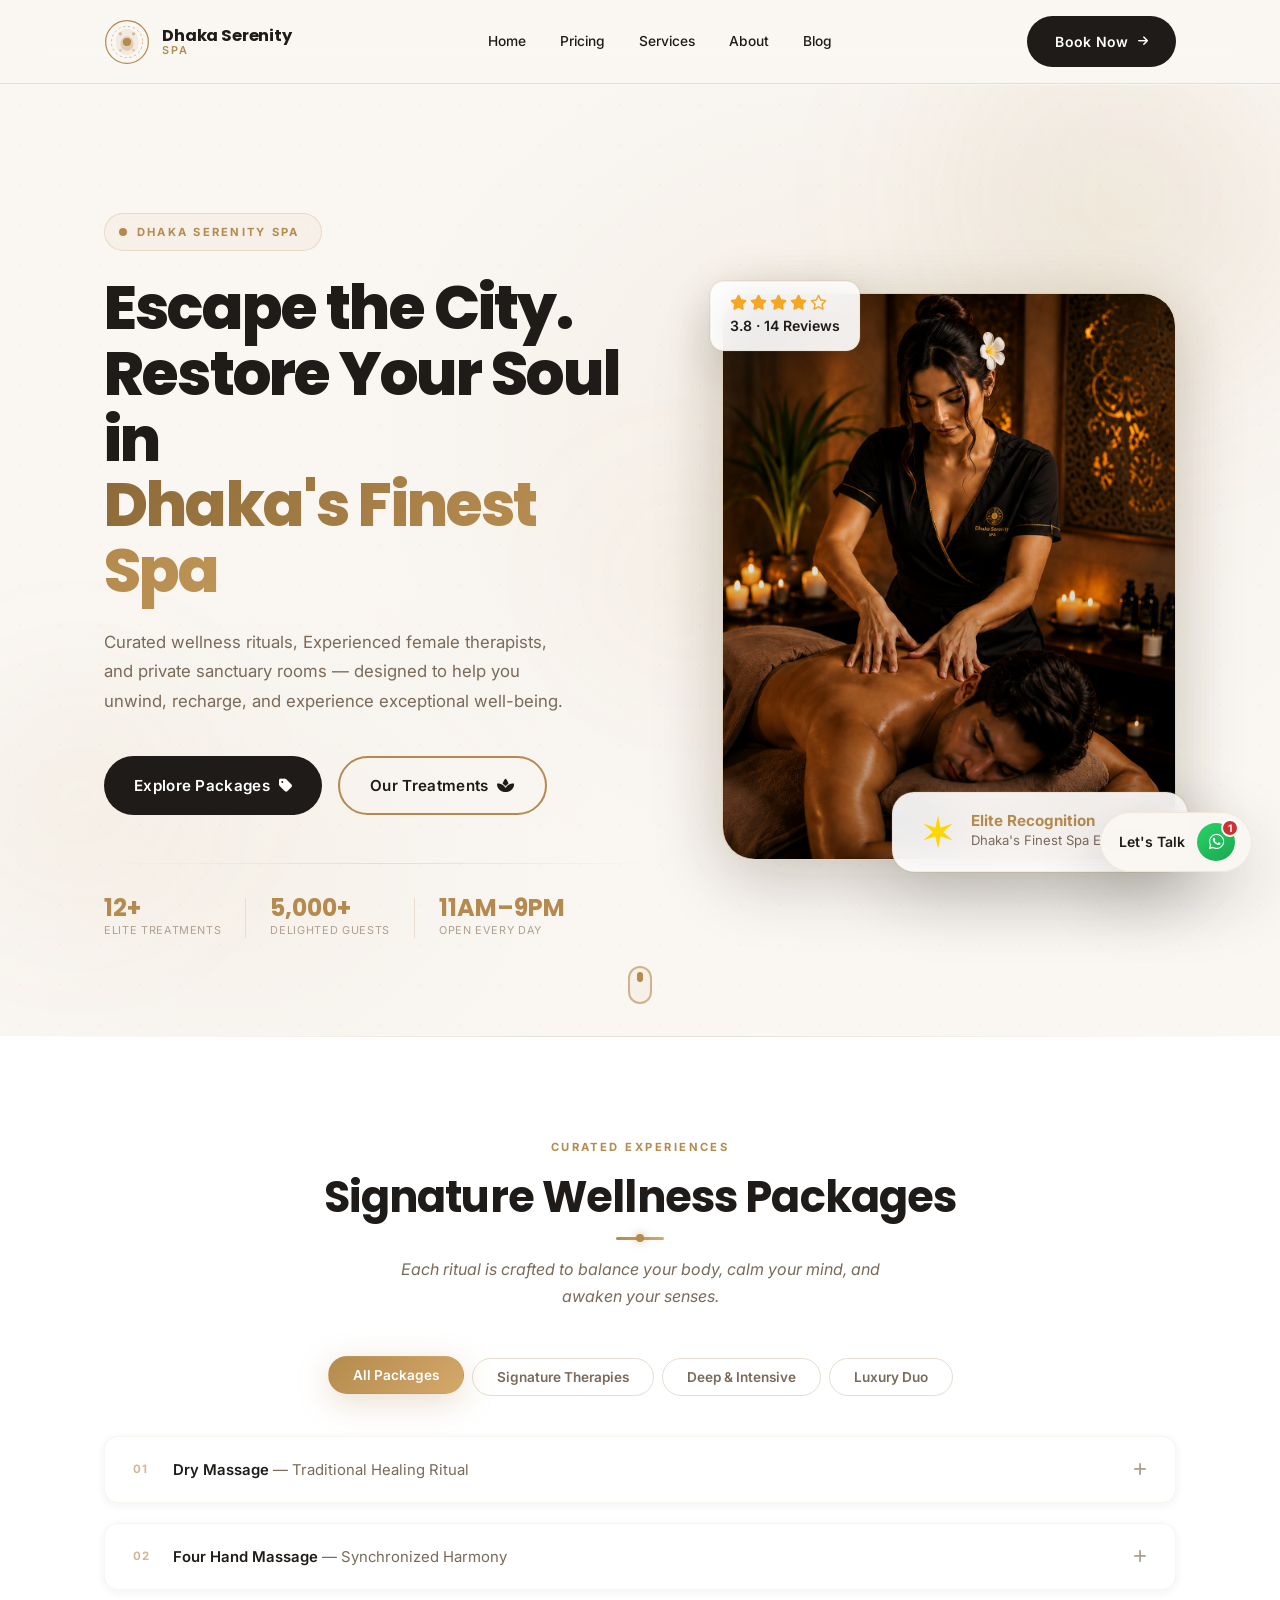
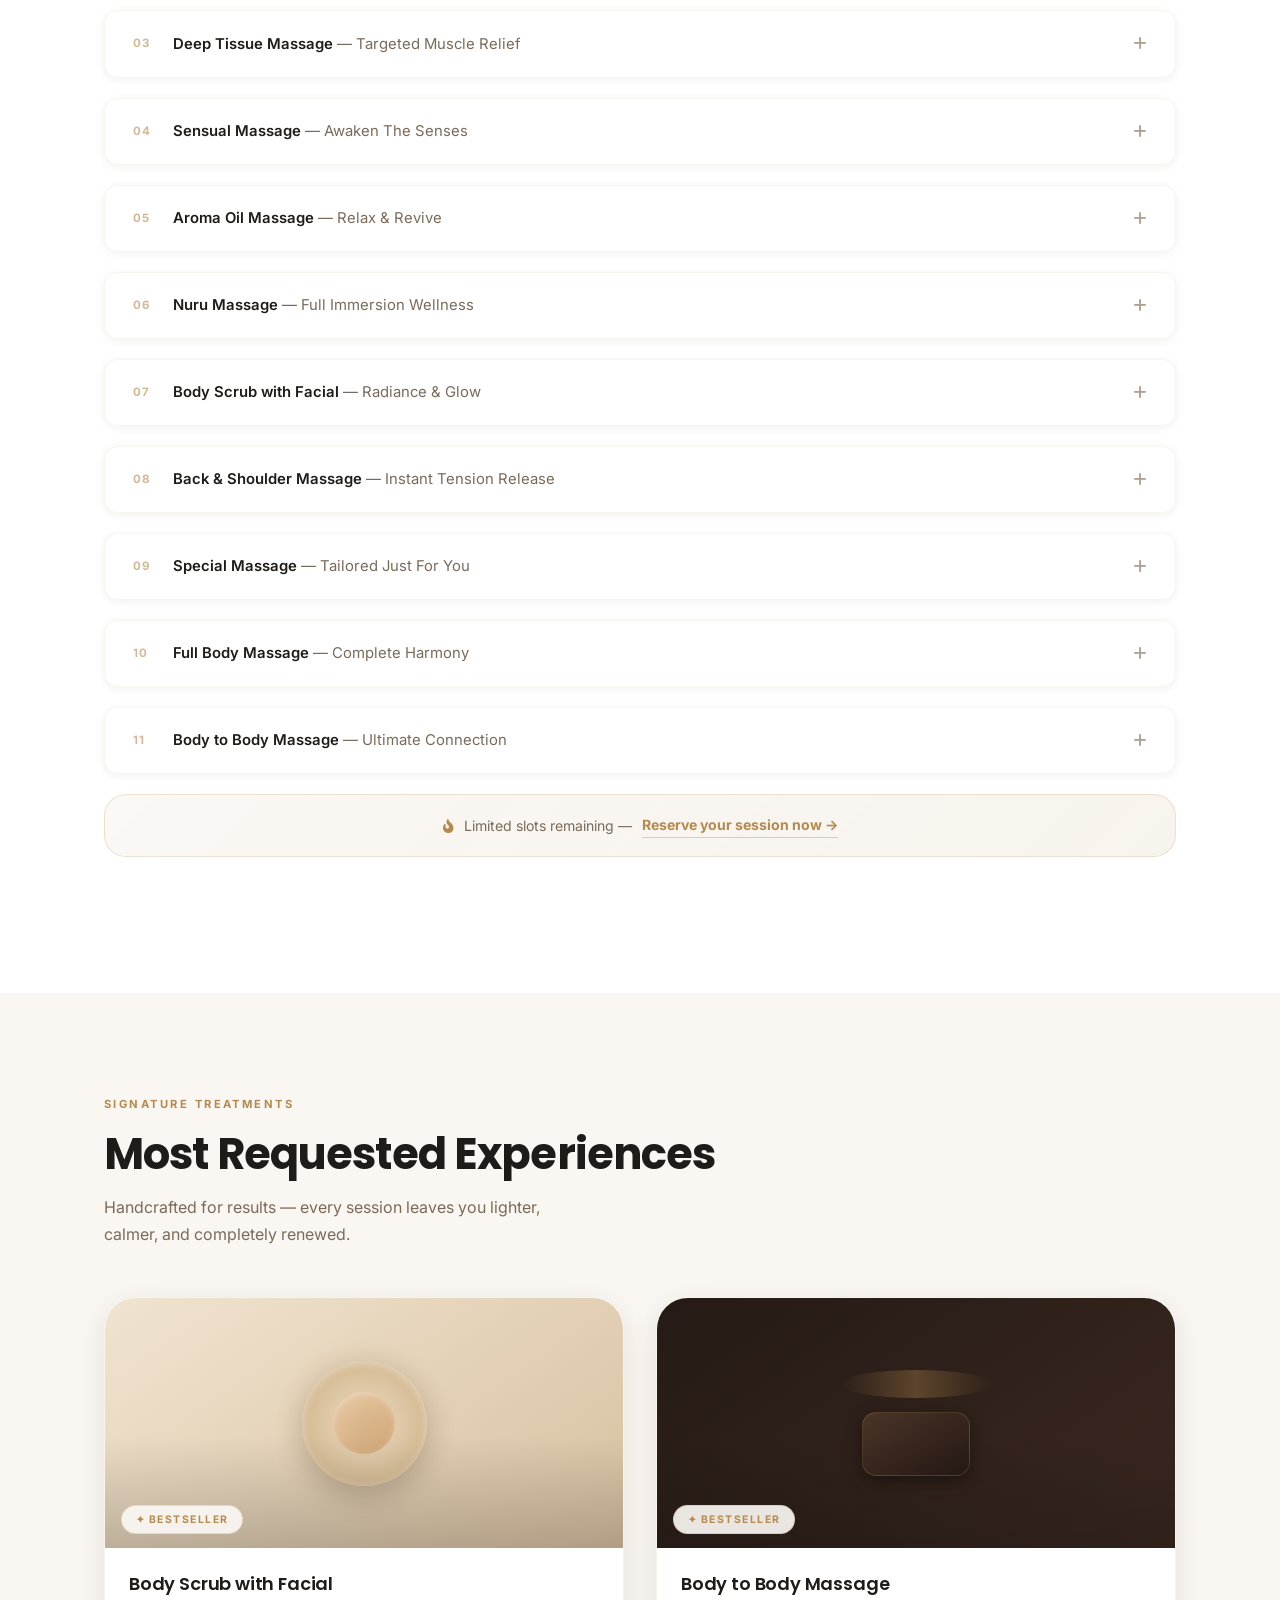
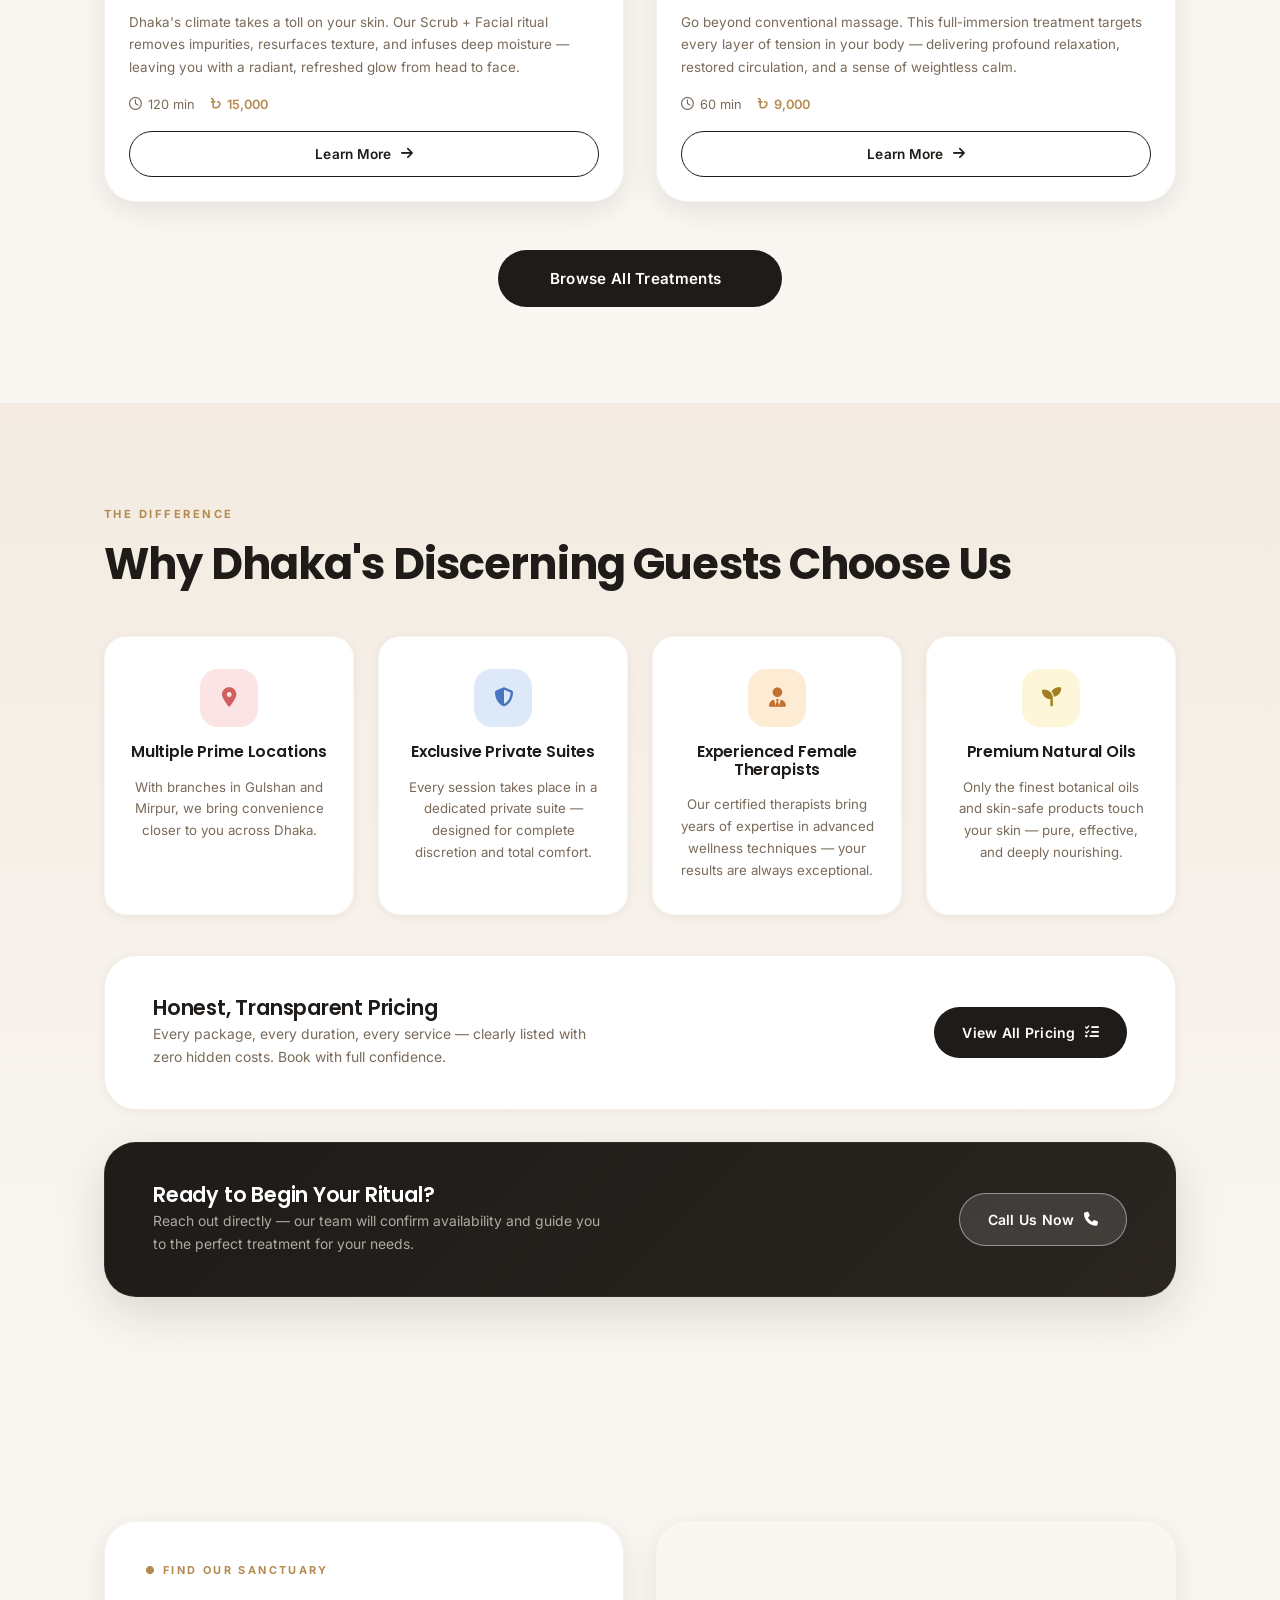
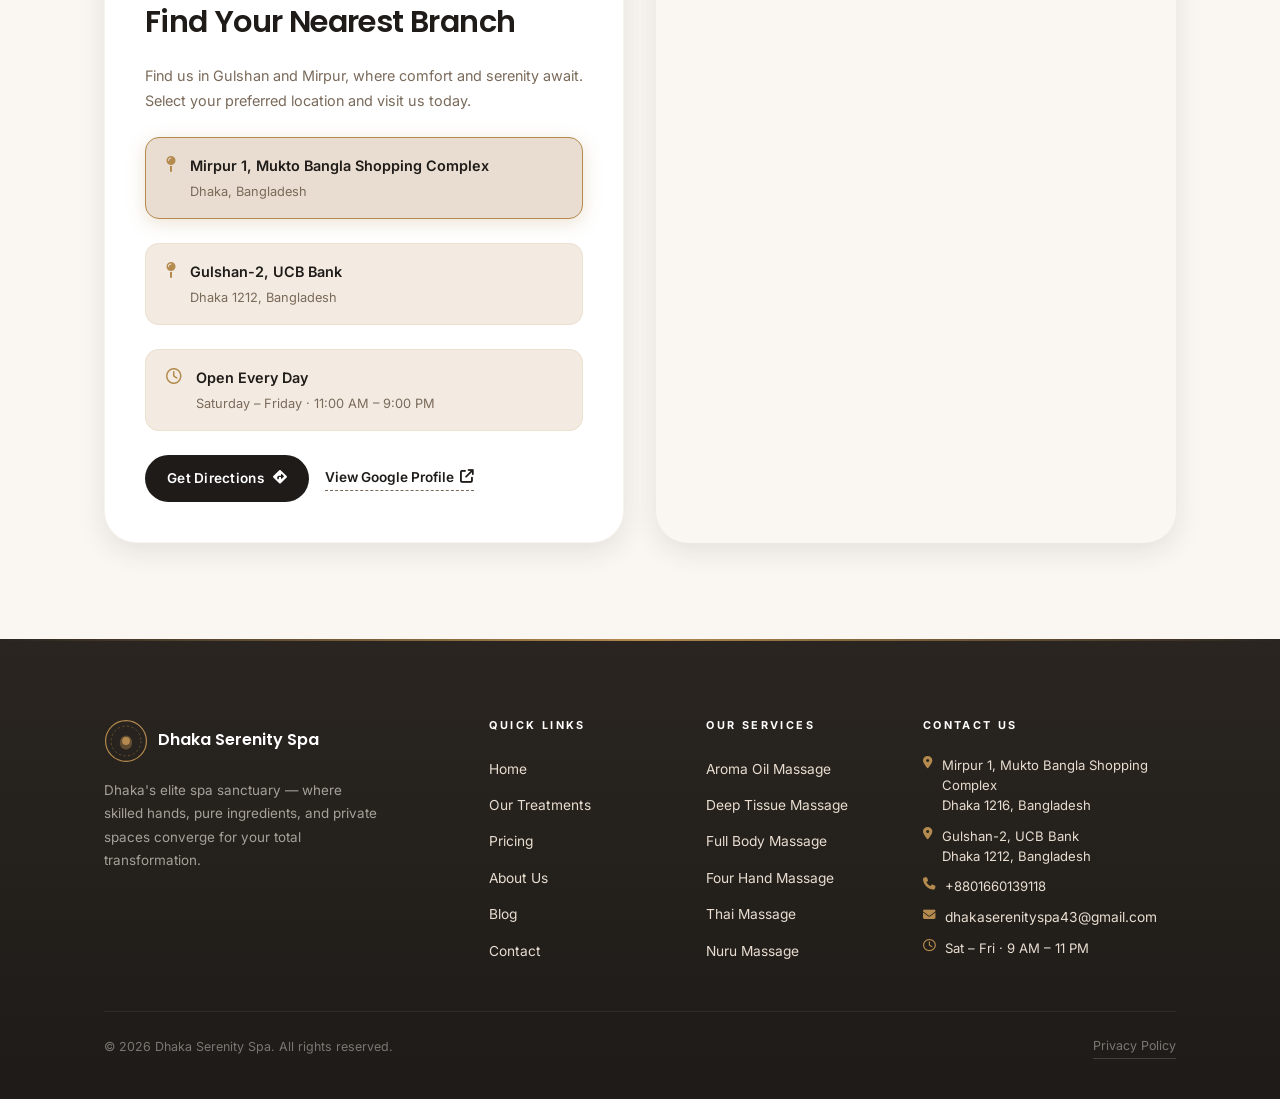
==== index.html @ c41fc8f9 "Update index.html" ====
<!DOCTYPE html>
<html lang="en">
<head>
  <meta charset="UTF-8" />
  <meta name="viewport" content="width=device-width, initial-scale=1.0" />
  <meta name="description" content="Dhaka Serenity Spa – Dhaka's most premium spa sanctuary. Expert therapists, private suites & elite body treatments in Gulshan-1.">
  <title>Dhaka Serenity Spa – Elite Spa Sanctuary in Dhaka</title>

  <!-- Google Fonts: Poppins (headings) + Inter (body) -->
  <link rel="preconnect" href="https://fonts.googleapis.com" />
  <link rel="preconnect" href="https://fonts.gstatic.com" crossorigin />
  <link href="https://fonts.googleapis.com/css2?family=Poppins:wght@300;400;500;600;700;800;900&family=Inter:wght@300;400;500;600;700&display=swap" rel="stylesheet" />

  <!-- Font Awesome -->
  <link rel="stylesheet" href="https://cdnjs.cloudflare.com/ajax/libs/font-awesome/6.5.1/css/all.min.css" />

  <link rel="preload" href="styles.css" as="style" />
  <link rel="stylesheet" href="styles.css" />
</head>
<body>

  <!-- ============================================================
       PAGE LOADER
  ============================================================ -->
  <div id="page-loader" class="page-loader">
    <div class="loader-inner">
      <div class="loader-ring">
        <svg class="loader-logo" viewBox="0 0 80 80" fill="none" xmlns="http://www.w3.org/2000/svg">
          <circle cx="40" cy="40" r="36" stroke="#B48A4E" stroke-width="1.5"/>
          <circle cx="40" cy="40" r="28" stroke="#B48A4E" stroke-width="0.5" stroke-dasharray="4 4"/>
          <path d="M40 18 C28 18 20 28 20 40 C20 52 28 62 40 62 C52 62 60 52 60 40 C60 28 52 18 40 18Z" stroke="#B48A4E" stroke-width="1"/>
          <circle cx="40" cy="40" r="6" fill="#B48A4E"/>
          <line x1="40" y1="14" x2="40" y2="22" stroke="#B48A4E" stroke-width="1.5"/>
          <line x1="40" y1="58" x2="40" y2="66" stroke="#B48A4E" stroke-width="1.5"/>
          <line x1="14" y1="40" x2="22" y2="40" stroke="#B48A4E" stroke-width="1.5"/>
          <line x1="58" y1="40" x2="66" y2="40" stroke="#B48A4E" stroke-width="1.5"/>
        </svg>
      </div>
      <p class="loader-text">Dhaka Serenity Spa</p>
      <p class="loader-subtext">Crafting your escape…</p>
      <div class="loader-bar"><div class="loader-fill"></div></div>
    </div>
  </div>

  <!-- ============================================================
       NAVIGATION BAR
  ============================================================ -->
  <header class="navbar" id="navbar">
    <div class="nav-container">

      <a href="#" class="nav-logo" aria-label="Dhaka Serenity Spa Home">
        <div class="logo-mark">
          <svg viewBox="0 0 56 56" fill="none" xmlns="http://www.w3.org/2000/svg">
            <circle cx="28" cy="28" r="26" stroke="#B48A4E" stroke-width="1.5"/>
            <circle cx="28" cy="28" r="19" stroke="#B48A4E" stroke-width="0.6" stroke-dasharray="3 3"/>
            <path d="M28 12 C20 12 14 19 14 28 C14 37 20 44 28 44 C36 44 42 37 42 28 C42 19 36 12 28 12Z" fill="#F3EBE1"/>
            <path d="M22 24 Q28 18 34 24 Q38 30 34 36 Q28 42 22 36 Q18 30 22 24Z" fill="#B48A4E" opacity="0.3"/>
            <circle cx="28" cy="28" r="5" fill="#B48A4E"/>
            <circle cx="20" cy="18" r="2" fill="#B48A4E" opacity="0.5"/>
            <circle cx="36" cy="18" r="2" fill="#B48A4E" opacity="0.5"/>
            <circle cx="20" cy="38" r="1.5" fill="#B48A4E" opacity="0.4"/>
            <circle cx="36" cy="38" r="1.5" fill="#B48A4E" opacity="0.4"/>
          </svg>
        </div>
        <div class="logo-text">
          <span class="logo-name">Dhaka Serenity</span>
          <span class="logo-sub">Spa</span>
        </div>
      </a>

      <nav class="nav-links" id="nav-links" aria-label="Primary navigation">
        <span class="nav-pill-highlight" id="nav-pill"></span>
        <a href="#hero"      class="nav-link" data-nav>Home</a>
        <a href="#pricing"   class="nav-link" data-nav>Pricing</a>
        <a href="#services"  class="nav-link" data-nav>Services</a>
        <a href="#about"     class="nav-link" data-nav>About</a>
        <a href="#blog"      class="nav-link" data-nav>Blog</a>
      </nav>

      <a href="#contact" class="btn btn-dark nav-cta">
        <span>Book Now</span>
        <i class="fa-solid fa-arrow-right btn-icon"></i>
      </a>

      <button class="hamburger" id="hamburger" aria-label="Toggle mobile menu" aria-expanded="false">
        <span></span><span></span><span></span>
      </button>
    </div>

    <div class="mobile-menu" id="mobile-menu" aria-hidden="true">
      <a href="#hero"      class="mobile-link">Home</a>
      <a href="#pricing"   class="mobile-link">Pricing</a>
      <a href="#services"  class="mobile-link">Services</a>
      <a href="#about"     class="mobile-link">About</a>
      <a href="#blog"      class="mobile-link">Blog</a>
      <a href="#contact"   class="btn btn-dark mobile-cta">Book Now</a>
    </div>
  </header>


  <!--============================================================
       HERO SECTION
============================================================ -->
<section class="hero-section" style="will-change: transform;" id="hero">
  <!-- Floating ambient orbs -->
  <div class="hero-orb hero-orb-1" aria-hidden="true"></div>
  <div class="hero-orb hero-orb-2" aria-hidden="true"></div>
  <div class="hero-orb hero-orb-3" aria-hidden="true"></div>

  <div class="hero-container">

    <!-- LEFT COLUMN -->
    <div class="hero-text-col">

      <div class="hero-badge reveal-up">
        <span class="badge-dot" id="badge-dot"></span>
        <span class="badge-text">DHAKA SERENITY SPA</span>
      </div>

      <h1 class="hero-h1 reveal-up" style="--delay:0.1s">
        Escape the City.<br>
        Restore Your Soul in<br>
        <span class="hero-h1-gradient">Dhaka's Finest Spa</span>
      </h1>

      <p class="hero-subtext reveal-up" style="--delay:0.2s">
        Curated wellness rituals, Experienced female therapists, and private sanctuary rooms — designed to help you unwind, recharge, and experience exceptional well-being.
      </p>

      <div class="hero-btns reveal-up" style="--delay:0.3s">
        <a href="#pricing" class="btn btn-dark btn-hero ripple-btn">
          <span>Explore Packages</span>
          <i class="fa-solid fa-tag"></i>
        </a>
        <a href="#services" class="btn btn-outline btn-hero">
          <span>Our Treatments</span>
          <i class="fa-solid fa-spa"></i>
        </a>
      </div>

      <div class="hero-stats reveal-up" style="--delay:0.4s">
        <div class="stats-divider"></div>
        <div class="stats-row">
          <div class="stat-item">
            <span class="stat-number">12+</span>
            <span class="stat-label">Elite Treatments</span>
          </div>
          <div class="stats-sep"></div>
          <div class="stat-item">
            <span class="stat-number">5000+</span>
            <span class="stat-label">Delighted Guests</span>
          </div>
          <div class="stats-sep"></div>
          <div class="stat-item">
            <span class="stat-number">11AM–9PM</span>
            <span class="stat-label">Open Every Day</span>
          </div>
        </div>
      </div>

    </div>

    <!-- RIGHT COLUMN: Visual -->
    <div class="hero-visual-col reveal-right">
      <div class="hero-visual-inner">

        <div class="hero-img-bg"></div>

        <!-- IMAGE -->
        <div class="hero-img-frame">
          <img src="hero-spa.png" class="hero-img" alt="Luxury Spa Experience">
        </div>

        <!-- Floating Award Badge -->
        <div class="floating-badge reveal-scale" id="floatingBadge" style="--delay:0.6s">
          <div class="fb-icon">
            <svg viewBox="0 0 40 40" fill="none" xmlns="http://www.w3.org/2000/svg" class="fb-sparkle">
              <path d="M20 4 L22.5 16 L34 12 L25 20 L34 28 L22.5 24 L20 36 L17.5 24 L6 28 L15 20 L6 12 L17.5 16 Z" fill="url(#goldGrad2)"/>
              <defs>
                <linearGradient id="goldGrad2" x1="0" y1="0" x2="40" y2="40">
                  <stop offset="0%" stop-color="#FFD700"/>
                  <stop offset="100%" stop-color="#B48A4E"/>
                </linearGradient>
              </defs>
            </svg>
          </div>
          <div class="fb-content">
            <span class="fb-title">Elite Recognition</span>
            <span class="fb-subtitle">Dhaka's Finest Spa Experience</span>
          </div>
        </div>

        <!-- Floating Rating Badge -->
        <div class="floating-rating-badge reveal-scale" style="--delay:0.7s">
          <div class="frb-stars">
            <i class="fa-solid fa-star"></i>
            <i class="fa-solid fa-star"></i>
            <i class="fa-solid fa-star"></i>
            <i class="fa-solid fa-star"></i>
            <i class="fa-regular fa-star"></i>
          </div>
          <span class="frb-text">3.8 · 14 Reviews</span>
        </div>

      </div>
    </div>

  </div> 
  <!-- SCROLL INDICATOR -->
<div class="scroll-indicator">
  <div class="scroll-track">
    <div class="scroll-dot"></div>
  </div>
</div>
</section> 
        

         


  <!-- ============================================================
       TABBED FILTER / ACCORDION
  ============================================================ -->
  <section class="accordion-section" id="packages">
    <div class="section-container">

      <div class="section-header center-text">
        <span class="section-tag reveal-up">CURATED EXPERIENCES</span>
        <h2 class="section-title reveal-up" style="--delay:0.1s">Signature Wellness Packages</h2>
        <div class="section-divider reveal-up" style="--delay:0.15s"></div>
        <p class="section-subtitle reveal-up" style="--delay:0.2s"><em>Each ritual is crafted to balance your body, calm your mind, and awaken your senses.</em></p>
      </div>

      <div class="tab-filter reveal-up" style="--delay:0.25s" role="tablist" aria-label="Service categories">
        <button class="tab-btn active" data-tab="all"        role="tab" aria-selected="true">All Packages</button>
        <button class="tab-btn"        data-tab="signature"  role="tab" aria-selected="false">Signature Therapies</button>
        <button class="tab-btn"        data-tab="deep"       role="tab" aria-selected="false">Deep &amp; Intensive</button>
        <button class="tab-btn"        data-tab="duo"        role="tab" aria-selected="false">Luxury Duo</button>
      </div>

     <!-- 01 -->
      <div class="accordion-list reveal-up" style="--delay:0.3s" id="accordionList">
<div class="accordion-item" data-category="all signature" tabindex="0">
  <div class="acc-left">
    <span class="acc-number">01</span>
    <span class="acc-title">Dry Massage <span class="acc-sub">— Traditional Healing Ritual</span></span>
  </div>
  <span class="acc-icon"><i class="fa-solid fa-plus"></i></span>
</div>
<div class="accordion-content">
  <div class="acc-content-inner">
    <p class="acc-desc">Rooted in ancient healing traditions, this oil-free massage targets pressure points and applies deep rhythmic stretching to dissolve chronic tension — no oils, just skilled hands and focused technique.</p>
    <div class="acc-prices">
      <span class="price-pill">60 min – 6,000 Tk</span>
      <span class="divider"></span>
      <span class="price-pill">90 min – 9,000 Tk</span>
      <span class="divider"></span>
      <span class="price-pill">120 min – 11,000 Tk</span>
    </div>
    <p class="acc-benefit">Increases flexibility & blood flow. Best for office stress.</p>
  </div>
</div>

<!-- 02 -->
<div class="accordion-item" data-category="all duo" tabindex="0">
  <div class="acc-left">
    <span class="acc-number">02</span>
    <span class="acc-title">Four Hand Massage <span class="acc-sub">— Synchronized Harmony</span></span>
  </div>
  <span class="acc-icon"><i class="fa-solid fa-plus"></i></span>
</div>
<div class="accordion-content">
  <div class="acc-content-inner">
    <p class="acc-desc">Two therapists move in perfect unison across your body, creating a seamless, almost meditative flow of touch. The mirrored movements trick the mind into deeper relaxation than a single therapist can achieve.</p>
    <div class="acc-prices">
      <span class="price-pill">60 min – 6,000 Tk</span>
      <span class="divider"></span>
      <span class="price-pill">90 min – 9,000 Tk</span>
      <span class="divider"></span>
      <span class="price-pill">120 min – 11,000 Tk</span>
    </div>
    <p class="acc-benefit">Deeply sedating. Ideal for anxiety & mental fatigue.</p>
  </div>
</div>

<!-- 03 -->
<div class="accordion-item" data-category="all deep" tabindex="0">
  <div class="acc-left">
    <span class="acc-number">03</span>
    <span class="acc-title">Deep Tissue Massage <span class="acc-sub">— Targeted Muscle Relief</span></span>
  </div>
  <span class="acc-icon"><i class="fa-solid fa-plus"></i></span>
</div>
<div class="accordion-content">
  <div class="acc-content-inner">
    <p class="acc-desc">Slow, deliberate strokes reach beneath the superficial muscles to break down adhesions and knots in the connective tissue. Designed for those carrying long-term muscular strain or recovering from physical overuse.</p>
    <div class="acc-prices">
      <span class="price-pill">60 min – 6,000 Tk</span>
      <span class="divider"></span>
      <span class="price-pill">90 min – 9,000 Tk</span>
      <span class="divider"></span>
      <span class="price-pill">120 min – 11,000 Tk</span>
    </div>
    <p class="acc-benefit">Relieves chronic pain & stiffness. Best post-workout recovery.</p>
  </div>
</div>

<!-- 04 -->
<div class="accordion-item" data-category="all signature" tabindex="0">
  <div class="acc-left">
    <span class="acc-number">04</span>
    <span class="acc-title">Sensual Massage <span class="acc-sub">— Awaken The Senses</span></span>
  </div>
  <span class="acc-icon"><i class="fa-solid fa-plus"></i></span>
</div>
<div class="accordion-content">
  <div class="acc-content-inner">
    <p class="acc-desc">A slow, exploratory full-body experience designed to heighten bodily awareness and dissolve inhibition. Gentle feather strokes and deliberate touch work together to awaken every nerve ending and restore sensory connection.</p>
    <div class="acc-prices">
      <span class="price-pill">60 min – 6,000 Tk</span>
      <span class="divider"></span>
      <span class="price-pill">90 min – 9,000 Tk</span>
      <span class="divider"></span>
      <span class="price-pill">120 min – 11,000 Tk</span>
    </div>
    <p class="acc-benefit">Restores mind-body connection. Perfect for deep personal unwinding.</p>
  </div>
</div>

<!-- 05 -->
<div class="accordion-item" data-category="all signature" tabindex="0">
  <div class="acc-left">
    <span class="acc-number">05</span>
    <span class="acc-title">Aroma Oil Massage <span class="acc-sub">— Relax &amp; Revive</span></span>
  </div>
  <span class="acc-icon"><i class="fa-solid fa-plus"></i></span>
</div>
<div class="accordion-content">
  <div class="acc-content-inner">
    <p class="acc-desc">Premium essential oils — chosen to match your mood and needs — are blended into long, flowing strokes that ease tension while their therapeutic scent calms the nervous system. Your skin drinks in nourishment as your mind exhales.</p>
    <div class="acc-prices">
      <span class="price-pill">60 min – 6,000 Tk</span>
      <span class="divider"></span>
      <span class="price-pill">90 min – 9,000 Tk</span>
      <span class="divider"></span>
      <span class="price-pill">120 min – 11,000 Tk</span>
    </div>
    <p class="acc-benefit">Nourishes skin & calms nerves. Great for sleep improvement.</p>
  </div>
</div>

<!-- 06 -->
<div class="accordion-item" data-category="all deep" tabindex="0">
  <div class="acc-left">
    <span class="acc-number">06</span>
    <span class="acc-title">Nuru Massage <span class="acc-sub">— Full Immersion Wellness</span></span>
  </div>
  <span class="acc-icon"><i class="fa-solid fa-plus"></i></span>
</div>
<div class="accordion-content">
  <div class="acc-content-inner">
    <p class="acc-desc">Originating in Japan, this full-body immersion technique uses a warm, ultra-slick nuru gel derived from seaweed. The frictionless gliding motions cover every muscle group for a profoundly deep release that conventional massage cannot replicate.</p>
    <div class="acc-prices">
      <span class="price-pill">60 min – 6,000 Tk</span>
      <span class="divider"></span>
      <span class="price-pill">90 min – 9,000 Tk</span>
      <span class="divider"></span>
      <span class="price-pill">120 min – 11,000 Tk</span>
    </div>
    <p class="acc-benefit">Full-body tension release. Unique sensory experience.</p>
  </div>
</div>

<!-- 07 -->
<div class="accordion-item" data-category="all signature" tabindex="0">
  <div class="acc-left">
    <span class="acc-number">07</span>
    <span class="acc-title">Body Scrub with Facial <span class="acc-sub">— Radiance &amp; Glow</span></span>
  </div>
  <span class="acc-icon"><i class="fa-solid fa-plus"></i></span>
</div>
<div class="accordion-content">
  <div class="acc-content-inner">
    <p class="acc-desc">A dual-action treatment that exfoliates the entire body with a fine mineral scrub to reveal fresh, luminous skin — then pairs it with a targeted facial cleanse and hydration ritual, leaving face and body glowing in unison.</p>
    <div class="acc-prices">
      <span class="price-pill">60 min – 6,000 Tk</span>
      <span class="divider"></span>
      <span class="price-pill">90 min – 9,000 Tk</span>
      <span class="divider"></span>
      <span class="price-pill">120 min – 11,000 Tk</span>
    </div>
    <p class="acc-benefit">Removes dead skin & brightens complexion. Ideal pre-event treatment.</p>
  </div>
</div>

<!-- 08 -->
<div class="accordion-item" data-category="all deep" tabindex="0">
  <div class="acc-left">
    <span class="acc-number">08</span>
    <span class="acc-title">Back &amp; Shoulder Massage <span class="acc-sub">— Instant Tension Release</span></span>
  </div>
  <span class="acc-icon"><i class="fa-solid fa-plus"></i></span>
</div>
<div class="accordion-content">
  <div class="acc-content-inner">
    <p class="acc-desc">A focused, high-impact session targeting the two areas that bear the most daily strain — the upper back and shoulder girdle. Therapists use firm kneading and cross-fiber friction to break up knots and restore range of motion fast.</p>
    <div class="acc-prices">
      <span class="price-pill">60 min – 6,000 Tk</span>
      <span class="divider"></span>
      <span class="price-pill">90 min – 9,000 Tk</span>
      <span class="divider"></span>
      <span class="price-pill">120 min – 11,000 Tk</span>
    </div>
    <p class="acc-benefit">Fast-acting knot relief. Perfect for desk workers & drivers.</p>
  </div>
</div>

<!-- 09 -->
<div class="accordion-item" data-category="all signature" tabindex="0">
  <div class="acc-left">
    <span class="acc-number">09</span>
    <span class="acc-title">Special Massage <span class="acc-sub">— Tailored Just For You</span></span>
  </div>
  <span class="acc-icon"><i class="fa-solid fa-plus"></i></span>
</div>
<div class="accordion-content">
  <div class="acc-content-inner">
    <p class="acc-desc">Your body, your rules. Our therapist consults with you before the session to build a fully bespoke treatment — drawing from our full range of techniques, pressures, and focus areas to match exactly what you need that day.</p>
    <div class="acc-prices">
      <span class="price-pill">60 min – 6,000 Tk</span>
      <span class="divider"></span>
      <span class="price-pill">90 min – 9,000 Tk</span>
      <span class="divider"></span>
      <span class="price-pill">120 min – 11,000 Tk</span>
    </div>
    <p class="acc-benefit">Fully personalized. No two sessions are the same.</p>
  </div>
</div>

<!-- 10 -->
<div class="accordion-item" data-category="all deep" tabindex="0">
  <div class="acc-left">
    <span class="acc-number">10</span>
    <span class="acc-title">Full Body Massage <span class="acc-sub">— Complete Harmony</span></span>
  </div>
  <span class="acc-icon"><i class="fa-solid fa-plus"></i></span>
</div>
<div class="accordion-content">
  <div class="acc-content-inner">
    <p class="acc-desc">A head-to-toe journey through every major muscle group, balancing relaxation strokes with therapeutic pressure to leave the whole body feeling unified and at ease. The definitive reset for a tired body and an overworked mind.</p>
    <div class="acc-prices">
      <span class="price-pill">60 min – 6,000 Tk</span>
      <span class="divider"></span>
      <span class="price-pill">90 min – 9,000 Tk</span>
      <span class="divider"></span>
      <span class="price-pill">120 min – 11,000 Tk</span>
    </div>
    <p class="acc-benefit">Total body reset. The ultimate stress & fatigue solution.</p>
  </div>
</div>

<!-- 11 -->
<div class="accordion-item" data-category="all duo" tabindex="0">
  <div class="acc-left">
    <span class="acc-number">11</span>
    <span class="acc-title">Body to Body Massage <span class="acc-sub">— Ultimate Connection</span></span>
  </div>
  <span class="acc-icon"><i class="fa-solid fa-plus"></i></span>
</div>
<div class="accordion-content">
  <div class="acc-content-inner">
    <p class="acc-desc">An intimate full-body technique where the therapist uses their own body to apply continuous, flowing pressure — creating warmth and deep contact across every surface. The result is an unmatched sense of physical release and presence.</p>
    <div class="acc-prices">
      <span class="price-pill">60 min – 6,000 Tk</span>
      <span class="divider"></span>
      <span class="price-pill">90 min – 9,000 Tk</span>
      <span class="divider"></span>
      <span class="price-pill">120 min – 11,000 Tk</span>
    </div>
    <p class="acc-benefit">Maximum physical release. Deeply immersive & restorative.</p>
  </div>
</div>

      <div class="announcement-bar reveal-scale" style="--delay:0.35s">
        <i class="fa-solid fa-fire-flame-curved ann-icon"></i>
        Limited slots remaining —
        <a href="#contact" class="ann-link">Reserve your session now →</a>
      </div>

    </div>
  </section>


  <!-- ============================================================
       SERVICE CARDS
  ============================================================ -->
  <section class="services-section" id="services">
    <div class="section-container">

      <div class="section-header left-text">
        <span class="section-tag reveal-up">SIGNATURE TREATMENTS</span>
        <h2 class="section-title reveal-up" style="--delay:0.1s">Most Requested Experiences</h2>
        <p class="section-desc reveal-up" style="--delay:0.2s">Handcrafted for results — every session leaves you lighter, calmer, and completely renewed.</p>
      </div>

      <div class="services-grid">

        <!-- Card A: Body Scrub with Facial -->
        <div class="service-card reveal-up" style="--delay:0.25s">
          <div class="card-img-wrap">
            <div class="card-img card-img-a">
              <div class="card-img-overlay"></div>
              <div class="card-visual-a">
                <div class="cv-circle"></div>
                <div class="cv-face"></div>
                <div class="cv-glow"></div>
              </div>
            </div>
            <span class="card-pill-label">✦ BESTSELLER</span>
          </div>
          <div class="card-body">
            <h3 class="card-title">Body Scrub with Facial</h3>
            <p class="card-excerpt">Dhaka's climate takes a toll on your skin. Our Scrub + Facial ritual removes impurities, resurfaces texture, and infuses deep moisture — leaving you with a radiant, refreshed glow from head to face.</p>
            <div class="card-meta">
              <span class="card-meta-item"><i class="fa-regular fa-clock"></i> 120 min</span>
              <span class="card-meta-item card-price"><i class="fa-solid fa-bangladeshi-taka-sign"></i> 15,000</span>
            </div>
            <a href="#" class="btn btn-outline-dark card-btn">
              <span>Learn More</span>
              <i class="fa-solid fa-arrow-right"></i>
            </a>
          </div>
        </div>

        <!-- Card B: Body to Body Massage -->
        <div class="service-card reveal-up" style="--delay:0.35s">
          <div class="card-img-wrap">
            <div class="card-img card-img-b">
              <div class="card-img-overlay"></div>
              <div class="card-visual-b">
                <div class="cv-hands"></div>
                <div class="cv-body"></div>
                <div class="cv-shimmer"></div>
              </div>
            </div>
            <span class="card-pill-label">✦ BESTSELLER</span>
          </div>
          <div class="card-body">
            <h3 class="card-title">Body to Body Massage</h3>
            <p class="card-excerpt">Go beyond conventional massage. This full-immersion treatment targets every layer of tension in your body — delivering profound relaxation, restored circulation, and a sense of weightless calm.</p>
            <div class="card-meta">
              <span class="card-meta-item"><i class="fa-regular fa-clock"></i> 60 min</span>
              <span class="card-meta-item card-price"><i class="fa-solid fa-bangladeshi-taka-sign"></i> 9,000</span>
            </div>
            <a href="#" class="btn btn-outline-dark card-btn">
              <span>Learn More</span>
              <i class="fa-solid fa-arrow-right"></i>
            </a>
          </div>
        </div>

      </div>

      <div class="services-cta-wrap reveal-up" style="--delay:0.45s">
        <a href="#packages" class="btn btn-dark btn-wide ripple-btn">
          <span>Browse All Treatments</span>
          <i class="fa-solid fa-grid-2"></i>
        </a>
      </div>

    </div>
  </section>


  <!-- ============================================================
       WHY CHOOSE US + CTA BANNERS
  ============================================================ -->
  <section class="why-section" id="about">
    <div class="section-container">

      <div class="section-header left-text">
        <span class="section-tag reveal-up">THE DIFFERENCE</span>
        <h2 class="section-title reveal-up" style="--delay:0.1s">Why Dhaka's Discerning Guests Choose Us</h2>
      </div>

      <div class="features-grid">

        <div class="feature-card reveal-up" style="--delay:0.15s">
          <div class="feature-icon-wrap feature-icon-pink">
            <i class="fa-solid fa-location-dot feature-icon"></i>
          </div>
         <h4 class="feature-title">Multiple Prime Locations</h4>
<p class="feature-body">With branches in Gulshan and Mirpur, we bring convenience closer to you across Dhaka.</p>
        </div>

        <div class="feature-card reveal-up" style="--delay:0.25s">
          <div class="feature-icon-wrap feature-icon-blue">
            <i class="fa-solid fa-shield-halved feature-icon"></i>
          </div>
          <h4 class="feature-title">Exclusive Private Suites</h4>
          <p class="feature-body">Every session takes place in a dedicated private suite — designed for complete discretion and total comfort.</p>
        </div>

        <div class="feature-card reveal-up" style="--delay:0.35s">
          <div class="feature-icon-wrap feature-icon-orange">
            <i class="fa-solid fa-user-tie feature-icon"></i>
          </div>
          <h4 class="feature-title">Experienced Female Therapists</h4>
          <p class="feature-body">Our certified therapists bring years of expertise in advanced wellness techniques — your results are always exceptional.</p>
        </div>

        <div class="feature-card reveal-up" style="--delay:0.45s">
          <div class="feature-icon-wrap feature-icon-yellow">
            <i class="fa-solid fa-seedling feature-icon"></i>
          </div>
          <h4 class="feature-title">Premium Natural Oils</h4>
          <p class="feature-body">Only the finest botanical oils and skin-safe products touch your skin — pure, effective, and deeply nourishing.</p>
        </div>

      </div>

      <!-- Pricing CTA Banner -->
      <div class="cta-banner cta-banner-light reveal-up" style="--delay:0.2s" id="pricing">
        <div class="cta-banner-text">
          <h3 class="cta-banner-title">Honest, Transparent Pricing</h3>
          <p class="cta-banner-desc">Every package, every duration, every service — clearly listed with zero hidden costs. Book with full confidence.</p>
        </div>
        <a href="#packages" class="btn btn-dark ripple-btn">
          <span>View All Pricing</span>
          <i class="fa-solid fa-list-check"></i>
        </a>
      </div>

      <!-- Contact / Booking Banner -->
      <div class="cta-banner cta-banner-dark reveal-up" style="--delay:0.3s" id="contact">
        <div class="cta-banner-text">
          <h3 class="cta-banner-title cta-title-white">Ready to Begin Your Ritual?</h3>
          <p class="cta-banner-desc cta-desc-gold">Reach out directly — our team will confirm availability and guide you to the perfect treatment for your needs.</p>
        </div>
        <a href="tel:+8801660139118" class="btn btn-ghost-white ripple-btn">
          <span>Call Us Now</span>
          <i class="fa-solid fa-phone"></i>
        </a>
      </div>

    </div>
  </section>


  <!-- ============================================================
       LOCATION & CONTACT
  ============================================================ -->
  <section class="location-section" id="location">
    <div class="section-container">

      <div class="location-grid">

        <!-- Left Info Card -->
        <div class="loc-card loc-info-card reveal-up">
          <span class="section-tag loc-tag">● FIND OUR SANCTUARY</span>
          <h2 class="loc-title">Find Your Nearest Branch</h2>
          <p class="loc-body">Find us in Gulshan and Mirpur, where comfort and serenity await. Select your preferred location and visit us today.</p>

<div class="loc-address-box loc-location active"
     data-map="https://maps.google.com/maps?q=23.7956136,90.3536549&t=&z=15&ie=UTF8&iwloc=&output=embed"
     data-direction="https://www.google.com/maps/dir/?api=1&destination=23.7956136,90.3536549">
  <i class="fa-solid fa-map-pin loc-pin"></i>
  <div>
    <p class="loc-addr-line1">Mirpur 1, Mukto Bangla Shopping Complex</p>
    <p class="loc-addr-line2">Dhaka, Bangladesh</p>
  </div>
</div>
        <div class="loc-address-box loc-location"
     data-map="https://maps.google.com/maps?q=23.7875442,90.4160099&t=&z=15&ie=UTF8&iwloc=&output=embed"
     data-direction="https://www.google.com/maps/dir/?api=1&destination=23.7875442,90.4160099">
  <i class="fa-solid fa-map-pin loc-pin"></i>
  <div>
    <p class="loc-addr-line1">Gulshan-2, UCB Bank</p>
    <p class="loc-addr-line2">Dhaka 1212, Bangladesh</p>
  </div>
</div>


          <div class="loc-hours-box">
            <i class="fa-regular fa-clock loc-clock"></i>
            <div>
              <p class="loc-addr-line1">Open Every Day</p>
              <p class="loc-addr-line2">Saturday – Friday · 11:00 AM – 9:00 PM</p>
            </div>
          </div>

          <div class="loc-actions">
            <a id="directionBtn"
              href="https://www.google.com/maps/dir//Dhaka+Serenity+Spa,+80+Road+No.+11,+Dhaka+1213/@23.7908285,90.4091438,18z/data=!4m16!1m7!3m6!1s0x3755c6e06955e091:0x7b11ff58e26d205c!2sDhaka+Serenity+Spa!8m2!3d23.7902726!4d90.4094053!16s%2Fg%2F11b8v9kmqh!4m7!1m0!1m5!1m1!1s0x3755c6e06955e091:0x7b11ff58e26d205c!2m2!1d90.4094104!2d23.7903087?entry=ttu&g_ep=EgoyMDI2MDUyNy4wIKXMDSoASAFQAw%3D%3D" target="_blank" class="btn btn-dark ripple-btn loc-btn"
              target="_blank"
              class="btn btn-dark ripple-btn loc-btn">
             <span>Get Directions</span>
              <i class="fa-solid fa-diamond-turn-right"></i>
            </a>
            <a href="https://maps.google.com/" target="_blank" class="loc-glink">
              View Google Profile
              <i class="fa-solid fa-arrow-up-right-from-square"></i>
            </a>
          </div>
        </div>

        <!-- Right Map Card -->
       <div class="loc-card loc-map-card reveal-right">
<iframe
  id="mapFrame"
  title="Location map"
  src="https://maps.google.com/maps?q=23.7956136,90.3536549&output=embed"
  width="100%"
  height="100%"
  style="border:0; border-radius: 20px;"
  allowfullscreen=""
  loading="lazy">
</iframe>
</div>      </div>
    </div>
  </section>


  <!-- ============================================================
       FOOTER
  ============================================================ -->
  <footer class="site-footer" id="footer">
    <div class="footer-container">

      <div class="footer-grid">

        <div class="footer-col footer-brand">
          <div class="footer-logo">
            <svg viewBox="0 0 56 56" fill="none" xmlns="http://www.w3.org/2000/svg" class="footer-logo-svg">
              <circle cx="28" cy="28" r="26" stroke="#B48A4E" stroke-width="1.5"/>
              <circle cx="28" cy="28" r="19" stroke="#B48A4E" stroke-width="0.5" stroke-dasharray="3 3"/>
              <path d="M22 24 Q28 18 34 24 Q38 30 34 36 Q28 42 22 36 Q18 30 22 24Z" fill="#B48A4E" opacity="0.4"/>
              <circle cx="28" cy="28" r="5" fill="#B48A4E"/>
            </svg>
            <span class="footer-brand-name">Dhaka Serenity Spa</span>
          </div>
          <p class="footer-brand-desc">Dhaka's elite spa sanctuary — where skilled hands, pure ingredients, and private spaces converge for your total transformation.</p>
        </div>

        <div class="footer-col">
          <h5 class="footer-col-title">QUICK LINKS</h5>
          <ul class="footer-links">
            <li><a href="#hero"     class="footer-link">Home</a></li>
            <li><a href="#services" class="footer-link">Our Treatments</a></li>
            <li><a href="#pricing"  class="footer-link">Pricing</a></li>
            <li><a href="#about"    class="footer-link">About Us</a></li>
            <li><a href="#blog"     class="footer-link">Blog</a></li>
            <li><a href="#contact"  class="footer-link">Contact</a></li>
          </ul>
        </div>

        <div class="footer-col">
          <h5 class="footer-col-title">OUR SERVICES</h5>
          <ul class="footer-links">
            <li><a href="#packages" class="footer-link">Aroma Oil Massage</a></li>
            <li><a href="#packages" class="footer-link">Deep Tissue Massage</a></li>
            <li><a href="#packages" class="footer-link">Full Body Massage</a></li>
            <li><a href="#packages" class="footer-link">Four Hand Massage</a></li>
            <li><a href="#packages" class="footer-link">Thai Massage</a></li>
            <li><a href="#packages" class="footer-link">Nuru Massage</a></li>
          </ul>
        </div>

        <div class="footer-col">
          <h5 class="footer-col-title">CONTACT US</h5>
          <ul class="footer-contact">
            <li><i class="fa-solid fa-location-dot fc-icon"></i> Mirpur 1, Mukto Bangla Shopping Complex</li>
            <li><i class="fa-solid fa-location-dot fc-icon" style="opacity:0"></i> Dhaka 1216, Bangladesh</li>
            <li><i class="fa-solid fa-location-dot fc-icon"></i>Gulshan-2, UCB Bank</li>
            <li><i class="fa-solid fa-location-dot fc-icon" style="opacity:0"></i> Dhaka 1212, Bangladesh</li>
            <li><i class="fa-solid fa-phone fc-icon"></i> +8801660139118</li>
            <li><i class="fa-solid fa-envelope fc-icon"></i>
              <a href="mailto:dhakaserenityspa43@gmail.com" class="footer-link footer-email">dhakaserenityspa43@gmail.com</a>
            </li>
            <li><i class="fa-regular fa-clock fc-icon"></i> Sat – Fri · 9 AM – 11 PM</li>
          </ul>
        </div>

      </div>

      <div class="footer-divider"></div>
      <div class="footer-sub">
        <span class="footer-copy">© 2026 Dhaka Serenity Spa. All rights reserved.</span>
        <a href="#" class="footer-link footer-privacy">Privacy Policy</a>
      </div>

    </div>
  </footer>


  <!-- ============================================================
       CHAT WIDGET
  ============================================================ -->
  <div class="chat-widget" id="chatWidget">
    <div class="chat-stack" id="chatStack">
      <a href="tel:+8801660139118" class="chat-token chat-call" title="Call Now" aria-label="Call us directly">
        <i class="fa-solid fa-phone-volume"></i>
      </a>
      <a href="https://wa.me/8801660139118" class="chat-token chat-whatsapp" title="WhatsApp" aria-label="Chat on WhatsApp" target="_blank">
        <i class="fa-brands fa-whatsapp"></i>
      </a>
    </div>
        <div class="chat-pill" id="chatPill" role="button" tabindex="0" aria-expanded="false" aria-label="Open contact options">
      <span class="chat-pill-text">Let's Talk</span>
      <div class="chat-pill-avatar">
        <i class="fa-brands fa-whatsapp chat-avatar-icon"></i>
        <span class="chat-badge">1</span>
      </div>
    </div>


        <div class="chat-close" id="chatClose" role="button" tabindex="0" aria-label="Close contact menu">
      <i class="fa-solid fa-xmark chat-x"></i>
    </div>
  </div>

  <!-- BACK TO TOP -->
  <button class="back-to-top" id="backToTop" aria-label="Back to top">
    <i class="fa-solid fa-chevron-up"></i>
  </button>

  <script src="script.js"></script>
</body>
</html>
---- styles.css ----
/* ================================================================
   DHAKA SERENITY SPA — MASTER STYLESHEET
   Fonts: Poppins (headings) + Inter (body)
   ================================================================ */


/* ================================================================
   1. CSS CUSTOM PROPERTIES
   ================================================================ */
:root {
  --color-dark:        #1E1B18;
  --color-dark-2:      #2A2520;
  --color-dark-3:      #332D27;
  --color-gold:        #B48A4E;
  --color-gold-light:  #D4A96A;
  --color-gold-dim:    #8C6A38;
  --color-gold-glow:   rgba(180,138,78,0.18);
  --color-cream:       #FAF7F3;
  --color-cream-2:     #F3EBE1;
  --color-cream-3:     #E8DDD0;
  --color-white:       #FFFFFF;
  --color-text-main:   #1E1B18;
  --color-text-muted:  #7A6A5A;
  --color-text-light:  #B0A090;
  --color-pink:        #FCE4E4;
  --color-blue:        #DDE8F8;
  --color-orange:      #FDEBD3;
  --color-yellow:      #FDF6D8;

  --font-display:      'Poppins', sans-serif;
  --font-body:         'Inter', sans-serif;

  --sp-1:  8px;
  --sp-2:  16px;
  --sp-3:  24px;
  --sp-4:  32px;
  --sp-5:  40px;
  --sp-6:  48px;
  --sp-8:  64px;
  --sp-10: 80px;
  --sp-12: 96px;
  --sp-16: 128px;

  --radius-sm:   8px;
  --radius-md:   14px;
  --radius-lg:   22px;
  --radius-xl:   32px;
  --radius-pill: 9999px;

  --shadow-sm:      0 2px 10px rgba(30,27,24,0.06);
  --shadow-md:      0 8px 28px rgba(30,27,24,0.10);
  --shadow-lg:      0 16px 48px rgba(30,27,24,0.14);
  --shadow-xl:      0 24px 70px rgba(30,27,24,0.18);
  --shadow-gold:    0 8px 32px rgba(180,138,78,0.28);
  --shadow-gold-lg: 0 16px 56px rgba(180,138,78,0.35);

  --ease-smooth: cubic-bezier(0.4, 0, 0.2, 1);
  --ease-spring: cubic-bezier(0.34, 1.56, 0.64, 1);
  --ease-out:    cubic-bezier(0, 0, 0.2, 1);
  --ease-expo:   cubic-bezier(0.16, 1, 0.3, 1);
  --t-fast:   0.15s;
  --t-mid:    0.28s;
  --t-slow:   0.45s;

  --max-width: 1200px;
  --section-px: clamp(20px, 5vw, 80px);
}


/* ================================================================
   2. RESET & BASE
   ================================================================ */
*, *::before, *::after {
  margin: 0; padding: 0; box-sizing: border-box;
}
html {
  scroll-behavior: smooth;
  font-size: 16px;
  -webkit-text-size-adjust: 100%;
}
body {
  font-family: var(--font-body);
  background-color: var(--color-cream);
  color: var(--color-text-main);
  line-height: 1.65;
  overflow-x: hidden;
}
a, button, [role="button"], [tabindex="0"] { cursor: pointer; }
img, svg { display: block; max-width: 100%; }
ul { list-style: none; }
a { text-decoration: none; color: inherit; }
:focus-visible {
  outline: 2px solid var(--color-gold);
  outline-offset: 3px;
  border-radius: var(--radius-sm);
}


/* ================================================================
   3. TYPOGRAPHY
   ================================================================ */
h1, h2, h3, h4, h5 {
  font-family: var(--font-display);
  line-height: 1.12;
  color: var(--color-dark);
  letter-spacing: -0.02em;
}

.section-tag {
  display: inline-block;
  font-family: var(--font-body);
  font-size: 0.7rem;
  font-weight: 700;
  letter-spacing: 0.22em;
  color: var(--color-gold);
  text-transform: uppercase;
  margin-bottom: var(--sp-2);
}

.section-title {
  font-size: clamp(1.8rem, 3.8vw, 2.7rem);
  font-weight: 700;
  margin-bottom: var(--sp-2);
}

.section-divider {
  width: 48px;
  height: 3px;
  background: linear-gradient(90deg, var(--color-gold), var(--color-gold-light));
  margin: var(--sp-2) auto var(--sp-2);
  border-radius: 3px;
  position: relative;
  overflow: visible;
}
.section-divider::after {
  content: '';
  position: absolute;
  left: 50%;
  top: 50%;
  transform: translate(-50%,-50%);
  width: 8px; height: 8px;
  border-radius: 50%;
  background: var(--color-gold);
  box-shadow: 0 0 10px rgba(180,138,78,0.7);
  animation: dividerDotPulse 2.5s ease-in-out infinite;
}
@keyframes dividerDotPulse {
  0%, 100% { box-shadow: 0 0 8px rgba(180,138,78,0.6); }
  50%       { box-shadow: 0 0 18px rgba(180,138,78,1); }
}

.section-subtitle {
  font-size: 1rem;
  color: var(--color-text-muted);
  max-width: 520px;
  margin: 0 auto;
  line-height: 1.7;
}

.section-desc {
  font-size: 1rem;
  color: var(--color-text-muted);
  max-width: 480px;
  margin-top: var(--sp-1);
  line-height: 1.7;
}

.center-text { text-align: center; }
.left-text   { text-align: left; }


/* ================================================================
   4. UTILITY CLASSES
   ================================================================ */
.section-container {
  max-width: var(--max-width);
  margin: 0 auto;
  padding: var(--sp-12) var(--section-px);
}

.section-header { margin-bottom: var(--sp-6); }

/* ---- BUTTON SYSTEM ---- */
.btn {
  display: inline-flex;
  align-items: center;
  gap: 9px;
  padding: 14px 28px;
  border-radius: var(--radius-pill);
  font-family: var(--font-body);
  font-size: 0.875rem;
  font-weight: 600;
  letter-spacing: 0.02em;
  border: none;
  transition:
    background-color var(--t-mid) var(--ease-smooth),
    color           var(--t-mid) var(--ease-smooth),
    transform       var(--t-mid) var(--ease-spring),
    box-shadow      var(--t-mid) var(--ease-smooth);
  position: relative;
  overflow: hidden;
  white-space: nowrap;
}

/* Magnetic icon nudge on hover */
.btn:hover .btn-icon,
.btn:hover .fa-arrow-right,
.btn:hover .fa-arrow-up-right-from-square {
  transform: translate(3px, -1px);
  transition: transform var(--t-mid) var(--ease-spring);
}
.btn .btn-icon,
.btn .fa-arrow-right,
.btn .fa-arrow-up-right-from-square {
  transition: transform var(--t-mid) var(--ease-spring);
}

.btn-dark {
  background-color: var(--color-dark);
  color: var(--color-white);
}
.btn-dark:hover {
  background-color: var(--color-gold);
  transform: translateY(-3px);
  box-shadow: var(--shadow-gold);
}

.btn-outline {
  background-color: transparent;
  color: var(--color-dark);
  border: 2px solid var(--color-gold);
}
.btn-outline:hover {
  background-color: var(--color-cream-2);
  border-color: var(--color-gold);
  transform: translateY(-3px);
  box-shadow: var(--shadow-gold);
}

.btn-outline-dark {
  background-color: transparent;
  color: var(--color-dark);
  border: 1.5px solid var(--color-dark);
  font-size: 0.85rem;
  padding: 11px 22px;
  width: 100%;
  justify-content: center;
}
.btn-outline-dark:hover {
  background: var(--color-gold);
  color: var(--color-white);
  border-color: var(--color-gold);
  transform: translateY(-2px);
  box-shadow: var(--shadow-gold);
}

.btn-ghost-white {
  background-color: rgba(255,255,255,0.12);
  color: var(--color-white);
  border: 1.5px solid rgba(255,255,255,0.45);
  backdrop-filter: blur(10px);
}
.btn-ghost-white:hover {
  background-color: rgba(255,255,255,0.22);
  border-color: var(--color-white);
  transform: translateY(-3px);
}

.btn-wide  { padding: 16px 52px; font-size: 0.95rem; }
.btn-hero  { padding: 15px 30px; font-size: 0.95rem; }
.btn-icon  { font-size: 0.72rem; }

/* Ripple */
.ripple-btn .ripple {
  position: absolute;
  border-radius: 50%;
  background: rgba(255,255,255,0.32);
  transform: scale(0);
  animation: rippleAnim 0.7s var(--ease-smooth);
  pointer-events: none;
}
@keyframes rippleAnim {
  to { transform: scale(4.5); opacity: 0; }
}


/* ================================================================
   5. PAGE LOADER
   ================================================================ */
.page-loader {
  position: fixed;
  inset: 0;
  background: var(--color-dark);
  z-index: 9999;
  display: flex;
  align-items: center;
  justify-content: center;
  transition: opacity 0.9s var(--ease-expo), visibility 0.9s;
}
.page-loader.hidden {
  opacity: 0;
  visibility: hidden;
  pointer-events: none;
}

.loader-inner {
  display: flex;
  flex-direction: column;
  align-items: center;
  gap: var(--sp-2);
  animation: loaderFadeIn 0.6s var(--ease-expo) forwards;
}
@keyframes loaderFadeIn {
  from { opacity: 0; transform: translateY(16px); }
  to   { opacity: 1; transform: translateY(0); }
}

.loader-ring {
  position: relative;
  width: 80px; height: 80px;
  display: flex; align-items: center; justify-content: center;
}
.loader-ring::before {
  content: '';
  position: absolute;
  inset: -8px;
  border-radius: 50%;
  border: 2px solid transparent;
  border-top-color: var(--color-gold);
  border-right-color: rgba(180,138,78,0.25);
  animation: loaderRingSpin 1s linear infinite;
}
/* Second counter-rotating ring */
.loader-ring::after {
  content: '';
  position: absolute;
  inset: -16px;
  border-radius: 50%;
  border: 1px solid transparent;
  border-bottom-color: rgba(180,138,78,0.35);
  animation: loaderRingSpin 1.8s linear infinite reverse;
}
@keyframes loaderRingSpin {
  to { transform: rotate(360deg); }
}

.loader-logo {
  width: 64px; height: 64px;
  animation: loaderPulse 2s ease-in-out infinite;
}
@keyframes loaderPulse {
  0%, 100% { opacity: 1; transform: scale(1); }
  50%       { opacity: 0.75; transform: scale(0.93); }
}

.loader-text {
  font-family: var(--font-display);
  font-size: 1.05rem;
  font-weight: 600;
  color: var(--color-cream-2);
  letter-spacing: 0.18em;
  margin-top: 6px;
}
.loader-subtext {
  font-size: 0.75rem;
  color: rgba(235,229,220,0.45);
  letter-spacing: 0.12em;
  margin-top: -8px;
  animation: subtextFade 1.8s ease-in-out infinite;
}
@keyframes subtextFade {
  0%, 100% { opacity: 0.45; }
  50%       { opacity: 0.75; }
}

.loader-bar {
  width: 180px;
  height: 2px;
  background: rgba(255,255,255,0.08);
  border-radius: 2px;
  overflow: hidden;
  margin-top: var(--sp-2);
}
.loader-fill {
  height: 100%;
  background: linear-gradient(90deg, var(--color-gold-dim), var(--color-gold-light), var(--color-gold));
  background-size: 200% 100%;
  animation: loaderProgress 1.5s var(--ease-smooth) forwards, shimmerBar 1.5s linear infinite;
}
@keyframes loaderProgress {
  from { width: 0%; }
  to   { width: 100%; }
}
@keyframes shimmerBar {
  0%   { background-position: 200% 0; }
  100% { background-position: -200% 0; }
}


/* ================================================================
   6. NAVIGATION BAR
   ================================================================ */
.navbar {
  position: sticky;
  top: 0;
  z-index: 1000;
  background-color: rgba(250, 247, 243, 0.88);
  backdrop-filter: blur(20px);
  -webkit-backdrop-filter: blur(20px);
  border-bottom: 1px solid transparent;
  transition:
    background-color var(--t-mid) var(--ease-smooth),
    box-shadow       var(--t-mid) var(--ease-smooth),
    border-color     var(--t-mid) var(--ease-smooth);
}
.navbar.scrolled {
  background-color: rgba(250, 247, 243, 0.98);
  box-shadow: 0 4px 24px rgba(30,27,24,0.08);
  border-color: var(--color-cream-3);
}

.nav-container {
  max-width: var(--max-width);
  margin: 0 auto;
  padding: 16px var(--section-px);
  display: flex;
  align-items: center;
  justify-content: space-between;
  gap: var(--sp-3);
}

.nav-logo {
  display: flex;
  align-items: center;
  gap: 12px;
  flex-shrink: 0;
}
.logo-mark {
  width: 46px; height: 46px;
  flex-shrink: 0;
  transition: transform var(--t-slow) var(--ease-spring);
}
.nav-logo:hover .logo-mark { transform: rotate(15deg) scale(1.08); }

.logo-text {
  display: flex;
  flex-direction: column;
  line-height: 1.1;
}
.logo-name {
  font-family: var(--font-display);
  font-size: 1.02rem;
  font-weight: 700;
  color: var(--color-dark);
  letter-spacing: -0.01em;
}
.logo-sub {
  font-family: var(--font-body);
  font-size: 0.68rem;
  letter-spacing: 0.2em;
  color: var(--color-gold);
  text-transform: uppercase;
  font-weight: 600;
}

.nav-links {
  display: flex;
  align-items: center;
  gap: 2px;
  position: relative;
}
.nav-pill-highlight {
  position: absolute;
  background-color: var(--color-cream-2);
  border-radius: var(--radius-pill);
  height: 36px;
  transition:
    left    0.3s var(--ease-expo),
    width   0.3s var(--ease-expo),
    opacity var(--t-fast) var(--ease-smooth);
  pointer-events: none;
  z-index: 0;
  opacity: 0;
}
.nav-link {
  position: relative;
  z-index: 1;
  padding: 9px 16px;
  font-family: var(--font-body);
  font-size: 0.86rem;
  font-weight: 500;
  color: var(--color-text-main);
  border-radius: var(--radius-pill);
  transition: color var(--t-mid) var(--ease-smooth);
  white-space: nowrap;
}
.nav-link:hover, .nav-link.active { color: var(--color-gold); }

.nav-cta { flex-shrink: 0; }

.hamburger {
  display: none;
  flex-direction: column;
  gap: 5px;
  background: none;
  border: none;
  padding: 6px;
  cursor: pointer;
}
.hamburger span {
  display: block;
  width: 24px; height: 2px;
  background: var(--color-dark);
  border-radius: 2px;
  transition:
    transform var(--t-mid) var(--ease-spring),
    opacity   var(--t-fast) var(--ease-smooth),
    width     var(--t-mid) var(--ease-smooth);
  transform-origin: center;
}
.hamburger.open span:nth-child(1) { transform: translateY(7px) rotate(45deg); }
.hamburger.open span:nth-child(2) { opacity: 0; transform: scaleX(0); }
.hamburger.open span:nth-child(3) { transform: translateY(-7px) rotate(-45deg); }

.mobile-menu {
  max-height: 0;
  overflow: hidden;
  background-color: var(--color-white);
  border-top: 1px solid var(--color-cream-3);
  transition: max-height 0.4s var(--ease-expo);
}
.mobile-menu.open { max-height: 420px; }
.mobile-link {
  display: block;
  padding: 14px var(--section-px);
  font-family: var(--font-body);
  font-size: 0.95rem;
  font-weight: 500;
  color: var(--color-dark);
  border-bottom: 1px solid var(--color-cream-3);
  transition: color var(--t-fast), background-color var(--t-fast), padding-left var(--t-mid) var(--ease-spring);
}
.mobile-link:hover {
  color: var(--color-gold);
  background-color: var(--color-cream-2);
  padding-left: calc(var(--section-px) + 8px);
}
.mobile-cta {
  display: block;
  margin: var(--sp-2) var(--section-px) var(--sp-3);
  text-align: center;
}


/* ================================================================
   7. HERO SECTION
   ================================================================ */
.hero-section {
  min-height: 100vh;
  background:
    radial-gradient(ellipse 65% 75% at 68% 38%, rgba(180,138,78,0.09) 0%, transparent 68%),
    radial-gradient(ellipse 50% 55% at 18% 82%, rgba(180,138,78,0.06) 0%, transparent 60%),
    radial-gradient(ellipse 40% 40% at 85% 15%, rgba(180,138,78,0.04) 0%, transparent 55%),
    var(--color-cream);
  display: flex;
  flex-direction: column;
  justify-content: center;
  position: relative;
  overflow: hidden;
  padding-top: 0;
}

.hero-section::before {
  content: '';
  position: absolute;
  inset: 0;
  background-image: radial-gradient(circle, rgba(180,138,78,0.10) 1px, transparent 1px);
  background-size: 40px 40px;
  pointer-events: none;
  opacity: 0.45;
}

/* Ambient floating orbs */
.hero-orb {
  position: absolute;
  border-radius: 50%;
  pointer-events: none;
  filter: blur(70px);
  will-change: transform;
}
.hero-orb-1 {
  width: 540px; height: 540px;
  background: radial-gradient(circle, rgba(180,138,78,0.11) 0%, transparent 70%);
  top: -160px; right: -120px;
  animation: orbDrift1 14s ease-in-out infinite;
}
.hero-orb-2 {
  width: 320px; height: 320px;
  background: radial-gradient(circle, rgba(180,138,78,0.07) 0%, transparent 70%);
  bottom: 80px; left: -80px;
  animation: orbDrift2 18s ease-in-out infinite;
}
.hero-orb-3 {
  width: 220px; height: 220px;
  background: radial-gradient(circle, rgba(212,169,106,0.08) 0%, transparent 70%);
  top: 40%; left: 45%;
  animation: orbDrift3 22s ease-in-out infinite;
}
@keyframes orbDrift1 {
  0%, 100% { transform: translate(0, 0) scale(1); }
  33%       { transform: translate(-50px, 35px) scale(1.06); }
  66%       { transform: translate(25px, -25px) scale(0.96); }
}
@keyframes orbDrift2 {
  0%, 100% { transform: translate(0, 0); }
  50%       { transform: translate(35px, -50px); }
}
@keyframes orbDrift3 {
  0%, 100% { transform: translate(0, 0) scale(1); }
  50%       { transform: translate(-25px, 25px) scale(1.1); }
}

.hero-container {
  max-width: var(--max-width);
  margin: 0 auto;
  padding: var(--sp-16) var(--section-px) var(--sp-12);
  display: grid;
  grid-template-columns: 55fr 45fr;
  gap: var(--sp-8);
  align-items: center;
  width: 100%;
  position: relative;
  z-index: 2;
}

.hero-text-col {
  display: flex;
  flex-direction: column;
  gap: 0;
}

/* Hero badge */
.hero-badge {
  display: inline-flex;
  align-items: center;
  gap: 10px;
  border: 1.5px solid rgba(180,138,78,0.22);
  border-radius: var(--radius-pill);
  padding: 9px 22px 9px 14px;
  font-family: var(--font-body);
  font-size: 0.7rem;
  font-weight: 700;
  letter-spacing: 0.2em;
  color: var(--color-gold);
  width: fit-content;
  margin-bottom: var(--sp-3);
  background: rgba(180,138,78,0.06);
  backdrop-filter: blur(8px);
  transition: border-color var(--t-mid), background var(--t-mid), box-shadow var(--t-mid), transform var(--t-mid) var(--ease-spring);
}
.hero-badge:hover {
  border-color: var(--color-gold);
  background: rgba(180,138,78,0.1);
  box-shadow: 0 0 24px rgba(180,138,78,0.22);
  transform: translateY(-2px);
}

.badge-dot {
  width: 8px; height: 8px;
  border-radius: 50%;
  background: var(--color-gold);
  animation: dotPulse 2.2s ease-in-out infinite;
  flex-shrink: 0;
}
@keyframes dotPulse {
  0%, 100% { opacity: 1; box-shadow: 0 0 0 0 rgba(180,138,78,0.5); }
  50%       { opacity: 0.6; box-shadow: 0 0 0 8px rgba(180,138,78,0); }
}

/* H1 */
.hero-h1 {
  font-family: var(--font-display);
  font-size: clamp(2.3rem, 5.2vw, 3.8rem);
  font-weight: 800;
  line-height: 1.08;
  margin-bottom: var(--sp-3);
  color: var(--color-dark);
  letter-spacing: -0.03em;
}

.hero-h1-gradient {
  background: linear-gradient(
    120deg,
    var(--color-gold-dim) 0%,
    var(--color-gold) 25%,
    var(--color-gold-light) 50%,
    var(--color-dark) 65%,
    var(--color-gold) 80%,
    var(--color-gold-light) 100%
  );
  background-size: 320% auto;
  -webkit-background-clip: text;
  -webkit-text-fill-color: transparent;
  background-clip: text;
  animation: gradientShimmer 5s linear infinite;
}
@keyframes gradientShimmer {
  0%   { background-position: 0% center; }
  100% { background-position: 320% center; }
}

.hero-subtext {
  font-family: var(--font-body);
  font-size: 1.05rem;
  color: var(--color-text-muted);
  line-height: 1.75;
  max-width: 460px;
  margin-bottom: var(--sp-5);
}

.hero-btns {
  display: flex;
  gap: var(--sp-2);
  flex-wrap: wrap;
  margin-bottom: var(--sp-6);
}

/* Stats */
.stats-divider {
  width: 100%;
  height: 1px;
  background: linear-gradient(90deg, transparent, var(--color-cream-3), transparent);
  margin-bottom: var(--sp-4);
}
.stats-row {
  display: flex;
  align-items: center;
  gap: var(--sp-3);
}
.stat-item {
  display: flex;
  flex-direction: column;
  gap: 2px;
  cursor: default;
  transition: transform var(--t-mid) var(--ease-spring);
}
.stat-item:hover { transform: translateY(-6px); }

.stat-number {
  font-family: var(--font-display);
  font-size: 1.5rem;
  font-weight: 700;
  color: var(--color-gold);
  line-height: 1;
}
.stat-label {
  font-family: var(--font-body);
  font-size: 0.68rem;
  color: var(--color-text-light);
  letter-spacing: 0.06em;
  text-transform: uppercase;
}
.stats-sep {
  width: 1px; height: 40px;
  background: var(--color-cream-3);
  flex-shrink: 0;
}


/* ---- Hero Visual Column ---- */
.hero-visual-col {
  position: relative;
  display: flex;
  justify-content: center;
  align-items: center;
}
.hero-visual-inner {
  position: relative;
  overflow: visible;
  width: 100%;
  max-width: 460px;
}
.hero-img-bg {
  position: absolute;
  width: 90%; height: 90%;
  top: 5%; left: 5%;
  background: radial-gradient(ellipse, rgba(180,138,78,0.14) 0%, transparent 70%);
  border-radius: 50%;
  z-index: 0;
  animation: bgPulse 7s ease-in-out infinite;
}
@keyframes bgPulse {
  0%, 100% { transform: scale(1); opacity: 0.8; }
  50%       { transform: scale(1.08); opacity: 1; }
}

.hero-img-frame {
  position: relative;
  z-index: 1;
  border-radius: var(--radius-xl);
  overflow: hidden;
  aspect-ratio: 4 / 5;
  background: linear-gradient(145deg, var(--color-cream-2), var(--color-cream-3));
  border: 1px solid rgba(180,138,78,0.2);
  box-shadow: var(--shadow-xl), 0 0 60px rgba(180,138,78,0.12);
  transition: transform 0.6s var(--ease-expo), box-shadow 0.6s var(--ease-smooth);
}
.hero-img {
  width: 100%;
  height: 100%;
  object-fit: cover;
  display: block;
border-radius: inherit;
}

.hero-img-frame::after {
  content: '';
  position: absolute;
  inset: 0;
  background: linear-gradient(to top, rgba(0,0,0,0.25), transparent);
}

.hero-img-frame:hover {
  transform: perspective(900px) rotateY(-5deg) rotateX(2deg) translateY(-8px);
  box-shadow: var(--shadow-xl), 0 0 90px rgba(180,138,78,0.22);
}

.hero-img-placeholder {
  width: 100%; height: 100%;
  display: flex;
  align-items: center;
  justify-content: center;
  position: relative;
  overflow: hidden;
  background: linear-gradient(160deg, #f5ede0 0%, #e8d5bc 45%, #cdb38e 100%);
}

/* Spa Visual CSS art */
.spa-visual {
  position: relative;
  width: 270px; height: 270px;
}

.spa-circle-1, .spa-circle-2, .spa-circle-3 {
  position: absolute;
  border-radius: 50%;
  top: 50%; left: 50%;
  transform: translate(-50%, -50%);
  border: 1.5px solid rgba(180,138,78,0.28);
}
.spa-circle-1 { width: 270px; height: 270px; animation: rotateSlow 22s linear infinite; }
.spa-circle-2 { width: 196px; height: 196px; border-style: dashed; animation: rotateSlow 16s linear infinite reverse; border-color: rgba(180,138,78,0.2); }
.spa-circle-3 { width: 134px; height: 134px; background: rgba(180,138,78,0.07); border: none; }

@keyframes rotateSlow {
  to { transform: translate(-50%, -50%) rotate(360deg); }
}

/* Floating particles */
.spa-particle {
  position: absolute;
  border-radius: 50%;
  background: radial-gradient(circle, rgba(180,138,78,0.6), transparent);
  animation: particleFloat 4s ease-in-out infinite;
}
.spa-p-1 { width: 10px; height: 10px; top: 20%; left: 15%; animation-delay: 0s; }
.spa-p-2 { width: 6px;  height: 6px;  top: 70%; left: 25%; animation-delay: 0.8s; }
.spa-p-3 { width: 8px;  height: 8px;  top: 25%; right: 15%; animation-delay: 1.6s; }
.spa-p-4 { width: 5px;  height: 5px;  top: 75%; right: 20%; animation-delay: 2.4s; }
@keyframes particleFloat {
  0%, 100% { transform: translateY(0) scale(1); opacity: 0.6; }
  50%       { transform: translateY(-16px) scale(1.25); opacity: 1; }
}

.spa-leaf {
  position: absolute;
  width: 58px; height: 88px;
  border-radius: 50% 50% 50% 0;
  background: linear-gradient(145deg, #7ab87a, #4d8a4d);
  opacity: 0.65;
  filter: drop-shadow(0 4px 8px rgba(0,0,0,0.15));
}
.spa-leaf-1 { top: 8px; left: 18px; transform: rotate(-28deg); animation: leafSway 5s ease-in-out infinite; }
.spa-leaf-2 { bottom: 18px; right: 8px; transform: rotate(152deg); opacity: 0.45; animation: leafSway2 6.5s ease-in-out infinite reverse; }
@keyframes leafSway {
  0%, 100% { transform: rotate(-28deg) scale(1); }
  50%       { transform: rotate(-22deg) scale(1.05); }
}
@keyframes leafSway2 {
  0%, 100% { transform: rotate(152deg) scale(1); }
  50%       { transform: rotate(158deg) scale(1.05); }
}

.spa-candle {
  position: absolute;
  bottom: 28px; left: 50%;
  transform: translateX(-50%);
  width: 14px; height: 48px;
  background: linear-gradient(to bottom, #f5deb3, #cca87a);
  border-radius: 3px;
  box-shadow: 0 4px 12px rgba(0,0,0,0.15);
}
.spa-candle::before {
  content: '';
  position: absolute;
  top: -12px; left: 50%;
  transform: translateX(-50%);
  width: 7px; height: 14px;
  background: radial-gradient(ellipse, #fff4a0 30%, #ff9500 80%, transparent);
  border-radius: 50% 50% 30% 30%;
  animation: candleFlicker 1.6s ease-in-out infinite alternate;
  filter: blur(0.5px);
}
.spa-candle::after {
  content: '';
  position: absolute;
  top: -4px; left: 50%;
  transform: translateX(-50%);
  width: 20px; height: 20px;
  background: radial-gradient(circle, rgba(255,180,50,0.4), transparent 70%);
  border-radius: 50%;
  animation: glowPulse 1.6s ease-in-out infinite alternate;
}
@keyframes candleFlicker {
  0%   { transform: translateX(-50%) scaleX(1) scaleY(1); opacity: 1; }
  100% { transform: translateX(-54%) scaleX(0.75) scaleY(1.25); opacity: 0.85; }
}
@keyframes glowPulse {
  0%   { transform: translateX(-50%) scale(1); opacity: 0.6; }
  100% { transform: translateX(-50%) scale(1.5); opacity: 0.25; }
}

.spa-stone {
  position: absolute;
  background: linear-gradient(145deg, #5a5a5a, #2e2e2e);
  border-radius: 50%;
  box-shadow: inset 0 2px 4px rgba(255,255,255,0.12), 0 3px 8px rgba(0,0,0,0.35);
}
.spa-stone-1 { width: 30px; height: 21px; top: 49%; right: 28px; }
.spa-stone-2 { width: 20px; height: 14px; top: 54%; right: 14px; }
.spa-stone-3 { width: 25px; height: 17px; top: 62%; right: 36px; }

.spa-ring {
  position: absolute;
  width: 50px; height: 50px;
  top: 50%; left: 50%;
  transform: translate(-50%, -50%);
  border-radius: 50%;
  border: 2px solid rgba(180,138,78,0.4);
  animation: ringExpand 3s ease-in-out infinite;
}
/* Second ring pulse, offset */
.spa-ring::after {
  content: '';
  position: absolute;
  inset: -20px;
  border-radius: 50%;
  border: 1px solid rgba(180,138,78,0.2);
  animation: ringExpand 3s ease-in-out 1.5s infinite;
}
@keyframes ringExpand {
  0%   { transform: translate(-50%, -50%) scale(1); opacity: 0.6; }
  100% { transform: translate(-50%, -50%) scale(2.8); opacity: 0; }
}

.spa-orb {
  position: absolute;
  width: 56px; height: 56px;
  top: 50%; left: 50%;
  transform: translate(-50%, -50%);
  border-radius: 50%;
  background: radial-gradient(circle, var(--color-gold-light) 0%, var(--color-gold) 60%, transparent 100%);
  box-shadow: 0 0 35px rgba(180,138,78,0.7), 0 0 70px rgba(180,138,78,0.35);
  animation: orbPulse 3.5s ease-in-out infinite;
  z-index: 2;
}
@keyframes orbPulse {
  0%, 100% { transform: translate(-50%, -50%) scale(1);    box-shadow: 0 0 35px rgba(180,138,78,0.7); }
  50%       { transform: translate(-50%, -50%) scale(1.14); box-shadow: 0 0 60px rgba(180,138,78,0.95); }
}

/* Floating Award Badge */
.floating-badge {
  position: absolute;
  bottom: -12px;
  right: -12px;
  z-index: 20;
  background: rgba(255,255,255,0.92);
  backdrop-filter: blur(16px);
  border-radius: var(--radius-lg);
  padding: 18px 24px;
  display: flex;
  align-items: center;
  gap: 12px;
  box-shadow: var(--shadow-xl), 0 0 0 1px rgba(180,138,78,0.15);
  border: 1px solid rgba(180,138,78,0.12);
  animation: badgeFloat 5s ease-in-out infinite;
  min-width: 230px;
}
@keyframes badgeFloat {
  0%, 100% { transform: translateY(0) rotate(0deg); }
  50%       { transform: translateY(-12px) rotate(0.4deg); }
}

.fb-sparkle { width: 42px; height: 42px; flex-shrink: 0; }
.fb-content { display: flex; flex-direction: column; gap: 2px; }
.fb-title {
  font-family: var(--font-body);
  font-size: 0.95rem;
  font-weight: 700;
  color: var(--color-gold);
  line-height: 1;
}
.fb-subtitle {
  font-family: var(--font-body);
  font-size: 0.82rem;
  color: var(--color-text-muted);
  white-space: nowrap;
}

/* Floating rating badge */
.floating-rating-badge {
  position: absolute;
  top: -12px;
  left: -12px;
  z-index: 10;
  background: rgba(255,255,255,0.92);
  backdrop-filter: blur(16px);
  border-radius: var(--radius-md);
  padding: 13px 19px;
  display: flex;
  flex-direction: column;
  gap: 4px;
  box-shadow: var(--shadow-lg), 0 0 0 1px rgba(180,138,78,0.12);
  border: 1px solid rgba(180,138,78,0.1);
  animation: badgeFloat2 5.5s ease-in-out infinite;
}
@keyframes badgeFloat2 {
  0%, 100% { transform: translateY(0); }
  50%       { transform: translateY(-10px); }
}
.frb-stars { color: #f5a623; font-size: 0.95rem; display: flex; gap: 3px; }
.frb-text {
  font-family: var(--font-body);
  font-size: 0.88rem;
  font-weight: 600;
  color: var(--color-dark);
  white-space: nowrap;
}

/* Scroll Indicator */
.scroll-indicator {
  position: absolute;
  bottom: 32px; left: 50%;
  transform: translateX(-50%);
  display: flex;
  flex-direction: column;
  align-items: center;
  gap: 8px;
  z-index: 5;
}
.scroll-track {
  width: 24px; height: 38px;
  border: 2px solid rgba(180,138,78,0.6);
  border-radius: var(--radius-pill);
  display: flex;
  align-items: flex-start;
  justify-content: center;
  padding: 4px 0;
  background: rgba(180,138,78,0.06);
}
.scroll-dot {
  width: 6px; height: 10px;
  background: var(--color-gold);
  border-radius: var(--radius-pill);
  animation: scrollBounce 2.2s cubic-bezier(0.4, 0, 0.2, 1) infinite;
}
@keyframes scrollBounce {
  0%   { transform: translateY(0); opacity: 1; }
  60%  { transform: translateY(14px); opacity: 0.4; }
  100% { transform: translateY(0); opacity: 1; }
}
.scroll-label {
  font-family: var(--font-body);
  font-size: 0.62rem;
  letter-spacing: 0.22em;
  color: var(--color-gold-dim);
  text-transform: uppercase;
}


/* ================================================================
   8. ACCORDION / TABBED FILTER
   ================================================================ */
.accordion-section {
  background-color: var(--color-white);
  position: relative;
}
.accordion-section::before {
  content: '';
  position: absolute;
  top: 0; left: 0; right: 0;
  height: 1px;
  background: linear-gradient(90deg, transparent, var(--color-cream-3), transparent);
}

.tab-filter {
  display: flex;
  gap: var(--sp-1);
  flex-wrap: wrap;
  justify-content: center;
  margin-bottom: var(--sp-5);
}

.tab-btn {
  padding: 10px 24px;
  border-radius: var(--radius-pill);
  font-family: var(--font-body);
  font-size: 0.85rem;
  font-weight: 600;
  border: 1.5px solid var(--color-cream-3);
  background: var(--color-white);
  color: var(--color-text-muted);
  cursor: pointer;
  transition:
    background-color var(--t-mid) var(--ease-smooth),
    color            var(--t-mid) var(--ease-smooth),
    border-color     var(--t-mid) var(--ease-smooth),
    box-shadow       var(--t-mid) var(--ease-smooth),
    transform        var(--t-fast) var(--ease-spring);
}
.tab-btn:hover {
  border-color: var(--color-gold);
  color: var(--color-gold);
  transform: translateY(-2px);
}
.tab-btn.active {
  background: linear-gradient(135deg, var(--color-gold), var(--color-gold-light));
  color: var(--color-white);
  border-color: transparent;
  box-shadow: var(--shadow-gold);
  transform: translateY(-2px);
}

.accordion-list {
  display: flex;
  flex-direction: column;
  gap: 10px;
  margin-bottom: var(--sp-5);
}

.accordion-item {
  display: flex;
  align-items: center;
  justify-content: space-between;
  padding: 20px 28px;
  background: var(--color-white);
  border-radius: var(--radius-md);
  box-shadow: var(--shadow-sm);
  border: 1.5px solid rgba(180,138,78,0.08);
  cursor: pointer;
  transition:
    border-color     var(--t-mid) var(--ease-smooth),
    background-color var(--t-mid) var(--ease-smooth),
    box-shadow       var(--t-mid) var(--ease-smooth),
    transform        0.3s var(--ease-expo);
  position: relative;
  overflow: hidden;
}
.accordion-item::before {
  content: '';
  position: absolute;
  left: 0; top: 0; bottom: 0;
  width: 3px;
  background: linear-gradient(to bottom, var(--color-gold), var(--color-gold-light));
  transform: scaleY(0);
  transition: transform 0.3s var(--ease-expo);
  border-radius: 3px 0 0 3px;
}
/* Shimmer sweep on hover */
.accordion-item::after {
  content: '';
  position: absolute;
  inset: 0;
  background: linear-gradient(90deg, transparent 0%, rgba(180,138,78,0.04) 50%, transparent 100%);
  transform: translateX(-100%);
  transition: transform 0.5s var(--ease-smooth);
}
.accordion-item:hover {
  border-color: rgba(180,138,78,0.3);
  background: rgba(180,138,78,0.02);
  box-shadow: 0 6px 28px rgba(180,138,78,0.16);
  transform: translateX(8px);
}
.accordion-item:hover::before { transform: scaleY(1); }
.accordion-item:hover::after  { transform: translateX(100%); }

.acc-left {
  display: flex;
  align-items: center;
  gap: 16px;
}

.acc-number {
  font-family: var(--font-body);
  font-size: 0.72rem;
  font-weight: 700;
  color: var(--color-gold);
  letter-spacing: 0.05em;
  opacity: 0.6;
  min-width: 24px;
  transition: opacity var(--t-mid);
}
.accordion-item:hover .acc-number { opacity: 1; }

.acc-title {
  font-family: var(--font-body);
  font-size: 0.93rem;
  font-weight: 600;
  color: var(--color-dark);
  transition: color var(--t-mid);
}
.accordion-item:hover .acc-title { color: var(--color-gold); }

.acc-sub {
  font-weight: 400;
  color: var(--color-text-muted);
  transition: color var(--t-mid);
}
.accordion-item:hover .acc-sub { color: var(--color-gold-dim); }

.acc-icon {
  color: var(--color-text-light);
  font-size: 0.95rem;
  transition: color var(--t-mid), transform 0.35s var(--ease-spring);
  flex-shrink: 0;
}
.accordion-item:hover .acc-icon {
  color: var(--color-gold);
  transform: rotate(90deg) scale(1.15);
}
.accordion-content {
  max-height: 0;
  overflow: hidden;
  transition: max-height 0.35s cubic-bezier(0.16, 1, 0.3, 1);
}
.accordion-content.hidden,
.accordion-item.hidden{
  display: none;
}
.announcement-bar {
  background: linear-gradient(135deg, rgba(180,138,78,0.06), rgba(180,138,78,0.1));
  border-radius: var(--radius-lg);
  padding: 18px 28px;
  font-family: var(--font-body);
  font-size: 0.88rem;
  color: var(--color-text-muted);
  text-align: center;
  border: 1px solid rgba(180,138,78,0.2);
  display: flex;
  align-items: center;
  justify-content: center;
  gap: 10px;
  flex-wrap: wrap;
}
.ann-icon {
  color: var(--color-gold);
  animation: fireFlicker 1.8s ease-in-out infinite alternate;
}
@keyframes fireFlicker {
  from { transform: scale(1) rotate(-3deg); }
  to   { transform: scale(1.2) rotate(3deg); }
}
.ann-link {
  color: var(--color-gold);
  font-weight: 700;
  border-bottom: 1px solid rgba(180,138,78,0.4);
  padding-bottom: 1px;
  transition: opacity var(--t-fast), border-color var(--t-fast);
}
.ann-link:hover { opacity: 0.75; border-color: transparent; }


/* ================================================================
   9. SERVICE CARDS
   ================================================================ */
.services-section {
  background-color: var(--color-cream);
  position: relative;
}

.services-grid {
  display: grid;
  grid-template-columns: 1fr 1fr;
  gap: var(--sp-4);
  margin-bottom: var(--sp-6);
}

.service-card {
  background: var(--color-white);
  border-radius: var(--radius-xl);
  overflow: hidden;
  box-shadow: var(--shadow-md);
  border: 1px solid rgba(180,138,78,0.1);
  transition:
    transform   0.4s var(--ease-expo),
    box-shadow  0.4s var(--ease-smooth);
  display: flex;
  flex-direction: column;
  perspective: 1000px;
  will-change: transform;
}
.service-card:hover {
  transform: translateY(-12px) perspective(900px) rotateX(1.5deg) scale(1.01);
  box-shadow: var(--shadow-xl), 0 0 60px rgba(180,138,78,0.14);
}

.card-img-wrap { position: relative; overflow: hidden; }

.card-img {
  width: 100%; height: 250px;
  position: relative;
  overflow: hidden;
  transition: transform 0.6s var(--ease-expo);
}
.service-card:hover .card-img { transform: scale(1.05); }

.card-img-a {
  background: linear-gradient(145deg, #f0e4d0, #d8c0a0);
}
.card-visual-a {
  position: absolute; inset: 0;
  display: flex; align-items: center; justify-content: center;
}
.cv-circle {
  width: 125px; height: 125px;
  border-radius: 50%;
  background: radial-gradient(circle, #f8eede, #c8a878);
  box-shadow: 0 10px 30px rgba(0,0,0,0.18), inset 0 2px 8px rgba(255,255,255,0.5);
}
.cv-face {
  position: absolute;
  width: 62px; height: 62px;
  border-radius: 50%;
  background: linear-gradient(145deg, #f2d8b8, #d4a87a);
  top: 50%; left: 50%;
  transform: translate(-50%, -50%);
  box-shadow: inset 0 2px 6px rgba(255,255,255,0.4);
}
.cv-glow {
  position: absolute;
  width: 180px; height: 180px;
  border-radius: 50%;
  background: radial-gradient(circle, rgba(180,138,78,0.22) 0%, transparent 70%);
  top: 50%; left: 50%;
  transform: translate(-50%, -50%);
  animation: cardGlow 3.2s ease-in-out infinite;
}
@keyframes cardGlow {
  0%, 100% { opacity: 0.6; transform: translate(-50%,-50%) scale(1); }
  50%       { opacity: 1; transform: translate(-50%,-50%) scale(1.18); }
}

.card-img-b {
  background: linear-gradient(145deg, #251a15, #3a2820);
}
.card-visual-b {
  position: absolute; inset: 0;
  display: flex; align-items: center; justify-content: center;
  flex-direction: column; gap: 14px;
}
.cv-hands {
  width: 150px; height: 28px;
  background: linear-gradient(90deg, transparent, rgba(180,138,78,0.35), transparent);
  border-radius: 50%;
}
.cv-body {
  width: 108px; height: 64px;
  background: linear-gradient(145deg, #4a3428, #261a14);
  border-radius: var(--radius-md);
  border: 1px solid rgba(180,138,78,0.25);
  box-shadow: 0 4px 16px rgba(0,0,0,0.4);
}
.cv-shimmer {
  position: absolute;
  inset: 0;
  background: linear-gradient(135deg, transparent 35%, rgba(180,138,78,0.1) 50%, transparent 65%);
  background-size: 300% 300%;
  animation: shimmerSlide 2.8s ease-in-out infinite;
}
@keyframes shimmerSlide {
  0%   { background-position: 200% 200%; }
  100% { background-position: -200% -200%; }
}

.card-img-overlay {
  position: absolute; inset: 0;
  background: linear-gradient(to bottom, transparent 55%, rgba(0,0,0,0.18) 100%);
  z-index: 1;
}

.card-pill-label {
  position: absolute;
  bottom: 14px; left: 16px;
  z-index: 2;
  background: rgba(250,247,243,0.92);
  backdrop-filter: blur(8px);
  color: var(--color-gold);
  font-family: var(--font-body);
  font-size: 0.65rem;
  font-weight: 700;
  letter-spacing: 0.14em;
  padding: 5px 14px;
  border-radius: var(--radius-pill);
  border: 1px solid rgba(180,138,78,0.25);
  transition: transform var(--t-mid) var(--ease-spring), box-shadow var(--t-mid);
}
.service-card:hover .card-pill-label {
  transform: translateY(-3px);
  box-shadow: 0 4px 16px rgba(180,138,78,0.2);
}

.card-body {
  padding: var(--sp-3);
  display: flex;
  flex-direction: column;
  gap: var(--sp-2);
  flex: 1;
}

.card-title {
  font-family: var(--font-display);
  font-size: 1.12rem;
  font-weight: 600;
  color: var(--color-dark);
  line-height: 1.3;
  letter-spacing: -0.01em;
}

.card-excerpt {
  font-family: var(--font-body);
  font-size: 0.84rem;
  color: var(--color-text-muted);
  line-height: 1.65;
  flex: 1;
}

.card-meta {
  display: flex;
  gap: var(--sp-2);
  flex-wrap: wrap;
}
.card-meta-item {
  display: flex;
  align-items: center;
  gap: 6px;
  font-family: var(--font-body);
  font-size: 0.8rem;
  color: var(--color-text-muted);
}
.card-price { color: var(--color-gold); font-weight: 600; }

.services-cta-wrap {
  display: flex;
  justify-content: center;
}


/* ================================================================
   10. WHY CHOOSE US + CTA BANNERS
   ================================================================ */
.why-section {
  background: linear-gradient(180deg, var(--color-cream-2) 0%, var(--color-cream) 100%);
  position: relative;
}

.features-grid {
  display: grid;
  grid-template-columns: repeat(4, 1fr);
  gap: var(--sp-3);
  margin-bottom: var(--sp-5);
}

.feature-card {
  background: var(--color-white);
  border-radius: var(--radius-lg);
  padding: var(--sp-4) var(--sp-3);
  display: flex;
  flex-direction: column;
  align-items: center;
  text-align: center;
  gap: var(--sp-2);
  box-shadow: var(--shadow-sm);
  border: 1px solid rgba(180,138,78,0.08);
  transition:
    transform    0.4s var(--ease-expo),
    box-shadow   0.4s var(--ease-smooth),
    border-color var(--t-mid);
  cursor: default;
  position: relative;
  overflow: hidden;
  will-change: transform;
}
/* Animated top-edge glow */
.feature-card::before {
  content: '';
  position: absolute;
  top: 0; left: 0; right: 0;
  height: 2px;
  background: linear-gradient(90deg, transparent, var(--color-gold-light), transparent);
  transform: scaleX(0);
  transition: transform 0.4s var(--ease-expo);
  border-radius: 2px 2px 0 0;
}
.feature-card::after {
  content: '';
  position: absolute;
  inset: 0;
  background: linear-gradient(135deg, transparent 60%, rgba(180,138,78,0.04) 100%);
  opacity: 0;
  transition: opacity var(--t-mid);
}
.feature-card:hover {
  transform: translateY(-12px);
  box-shadow: var(--shadow-lg), 0 0 40px rgba(180,138,78,0.12);
  border-color: rgba(180,138,78,0.22);
}
.feature-card:hover::before { transform: scaleX(1); }
.feature-card:hover::after  { opacity: 1; }

.feature-icon-wrap {
  width: 58px; height: 58px;
  border-radius: 18px;
  display: flex; align-items: center; justify-content: center;
  flex-shrink: 0;
  transition: transform 0.4s var(--ease-spring);
}
.feature-card:hover .feature-icon-wrap { transform: scale(1.15) rotate(5deg); }

.feature-icon-pink   { background-color: var(--color-pink); }
.feature-icon-blue   { background-color: var(--color-blue); }
.feature-icon-orange { background-color: var(--color-orange); }
.feature-icon-yellow { background-color: var(--color-yellow); }

.feature-icon { font-size: 1.2rem; }
.feature-icon-pink   .feature-icon { color: #d06060; }
.feature-icon-blue   .feature-icon { color: #4876c0; }
.feature-icon-orange .feature-icon { color: #c07030; }
.feature-icon-yellow .feature-icon { color: #a08020; }

.feature-title {
  font-family: var(--font-display);
  font-size: 0.98rem;
  font-weight: 600;
  color: var(--color-dark);
  letter-spacing: -0.01em;
}
.feature-body {
  font-family: var(--font-body);
  font-size: 0.83rem;
  color: var(--color-text-muted);
  line-height: 1.65;
}

/* CTA Banners */
.cta-banner {
  border-radius: var(--radius-xl);
  padding: var(--sp-5) var(--sp-6);
  display: flex;
  align-items: center;
  justify-content: space-between;
  gap: var(--sp-4);
  margin-bottom: var(--sp-4);
  flex-wrap: wrap;
  transition: transform 0.4s var(--ease-expo), box-shadow 0.4s var(--ease-smooth);
}
.cta-banner:hover { transform: translateY(-5px); box-shadow: var(--shadow-xl); }

.cta-banner-light {
  background: var(--color-white);
  border: 1px solid rgba(180,138,78,0.15);
  box-shadow: var(--shadow-sm);
}
.cta-banner-title {
  font-family: var(--font-display);
  font-size: 1.3rem;
  font-weight: 600;
  margin-bottom: 4px;
  letter-spacing: -0.01em;
}
.cta-banner-desc {
  font-family: var(--font-body);
  font-size: 0.87rem;
  color: var(--color-text-muted);
  max-width: 460px;
}

.cta-banner-dark {
  background: linear-gradient(135deg, var(--color-dark) 0%, var(--color-dark-2) 100%);
  border: 1px solid rgba(180,138,78,0.1);
  box-shadow: var(--shadow-lg);
  position: relative;
  overflow: hidden;
}
.cta-banner-dark::before {
  content: '';
  position: absolute;
  top: -60%; right: -40%;
  width: 360px; height: 360px;
  background: radial-gradient(circle, rgba(180,138,78,0.1) 0%, transparent 70%);
  pointer-events: none;
  animation: ctaOrbShift 8s ease-in-out infinite;
}
@keyframes ctaOrbShift {
  0%, 100% { transform: translate(0, 0); }
  50%       { transform: translate(-30px, 20px); }
}
.cta-title-white {
  color: var(--color-white);
  font-family: var(--font-display);
}
.cta-desc-gold { color: rgba(235,229,220,0.7); font-family: var(--font-body); }


/* ================================================================
   11. LOCATION & CONTACT
   ================================================================ */
.location-section {
  background-color: var(--color-cream);
}

.location-grid {
  display: grid;
  grid-template-columns: 1fr 1fr;
  gap: var(--sp-4);
}

.loc-card {
  border-radius: var(--radius-xl);
  overflow: hidden;
  transition:
    transform  0.4s var(--ease-expo),
    box-shadow 0.4s var(--ease-smooth);
}
.loc-card:hover {
  transform: translateY(-8px);
  box-shadow: var(--shadow-xl);
}

.loc-info-card {
  background: var(--color-white);
  padding: var(--sp-5);
  display: flex;
  flex-direction: column;
  gap: var(--sp-3);
  box-shadow: var(--shadow-md);
  border: 1px solid rgba(180,138,78,0.1);
}

.loc-tag { margin-bottom: 0; font-size: 0.68rem; }
.loc-title {
  font-family: var(--font-display);
  font-size: clamp(1.35rem, 2.8vw, 1.9rem);
  font-weight: 600;
  line-height: 1.2;
  letter-spacing: -0.02em;
}
.loc-body {
  font-family: var(--font-body);
  font-size: 0.9rem;
  color: var(--color-text-muted);
  line-height: 1.7;
}

.loc-address-box, .loc-hours-box {
  background: var(--color-cream-2);
  border-radius: var(--radius-md);
  padding: 16px 20px;
  display: flex;
  gap: 14px;
  align-items: flex-start;
  border: 1px solid rgba(180,138,78,0.12);
  transition: background var(--t-mid), border-color var(--t-mid), transform var(--t-mid) var(--ease-spring);
}
.loc-address-box:hover, .loc-hours-box:hover {
  background: var(--color-cream-3);
  border-color: rgba(180,138,78,0.28);
  transform: translateX(4px);
}

.loc-pin, .loc-clock { color: var(--color-gold); margin-top: 2px; flex-shrink: 0; }
.loc-addr-line1 {
  font-family: var(--font-body);
  font-weight: 600;
  font-size: 0.9rem;
  color: var(--color-dark);
}
.loc-addr-line2 {
  font-family: var(--font-body);
  font-size: 0.8rem;
  color: var(--color-text-muted);
  margin-top: 3px;
}

.loc-actions {
  display: flex;
  align-items: center;
  gap: var(--sp-2);
  flex-wrap: wrap;
  margin-top: auto;
}
.loc-btn { font-size: 0.85rem; padding: 12px 22px; }
.loc-glink {
  font-family: var(--font-body);
  font-size: 0.85rem;
  color: var(--color-dark);
  font-weight: 600;
  border-bottom: 1.5px dashed var(--color-text-muted);
  padding-bottom: 2px;
  display: flex;
  align-items: center;
  gap: 6px;
  transition: color var(--t-fast), border-color var(--t-fast);
}
.loc-glink:hover { color: var(--color-gold); border-color: var(--color-gold); }

.loc-map-card {
  position: relative;
  min-height: 420px;
  box-shadow: var(--shadow-md);
}
.loc-map-card iframe {
  width: 100%; height: 100%;
  min-height: 420px;
  display: block;
  border-radius: var(--radius-xl);
}

.map-overlay-card {
  position: absolute;
  top: 16px; left: 16px;
  background: rgba(255,255,255,0.92);
  backdrop-filter: blur(14px);
  border-radius: var(--radius-md);
  padding: 12px 14px;
  display: flex;
  align-items: center;
  gap: 10px;
  box-shadow: var(--shadow-lg);
  z-index: 10;
  border: 1px solid rgba(180,138,78,0.12);
  max-width: 206px;
}
.map-overlay-icon {
  width: 36px; height: 36px;
  border-radius: 10px;
  background: rgba(180,138,78,0.1);
  display: flex; align-items: center; justify-content: center;
  color: var(--color-gold);
  font-size: 1rem;
  flex-shrink: 0;
}
.map-overlay-info { display: flex; flex-direction: column; gap: 2px; }
.map-overlay-info strong { font-family: var(--font-body); font-size: 0.78rem; color: var(--color-dark); font-weight: 600; }
.map-overlay-info span  { font-family: var(--font-body); font-size: 0.7rem; color: var(--color-text-muted); }
.map-rating { display: flex; align-items: center; gap: 4px; }
.map-star   { color: #f5a623; font-size: 0.7rem; }
.map-reviews { opacity: 0.7; }


/* ================================================================
   12. FOOTER
   ================================================================ */
.site-footer {
  background: linear-gradient(180deg, var(--color-dark-2) 0%, var(--color-dark) 100%);
  color: var(--color-cream-2);
  position: relative;
  overflow: hidden;
}
.site-footer::before {
  content: '';
  position: absolute;
  top: 0; left: 0; right: 0;
  height: 2px;
  background: linear-gradient(90deg, transparent, var(--color-gold), transparent);
  animation: footerLineShimmer 4s linear infinite;
}
@keyframes footerLineShimmer {
  0%   { background-position: -200% 0; }
  100% { background-position: 200% 0; }
}

.footer-container {
  max-width: var(--max-width);
  margin: 0 auto;
  padding: var(--sp-10) var(--section-px) var(--sp-5);
  position: relative;
  z-index: 1;
}

.footer-grid {
  display: grid;
  grid-template-columns: 2fr 1fr 1fr 1.5fr;
  gap: var(--sp-6);
  margin-bottom: var(--sp-6);
}

.footer-logo {
  display: flex;
  align-items: center;
  gap: 10px;
  margin-bottom: var(--sp-2);
}
.footer-logo-svg { width: 44px; height: 44px; flex-shrink: 0; }
.footer-brand-name {
  font-family: var(--font-display);
  font-size: 1rem;
  font-weight: 600;
  color: var(--color-white);
}
.footer-brand-desc {
  font-family: var(--font-body);
  font-size: 0.84rem;
  color: rgba(235,229,220,0.65);
  line-height: 1.75;
  max-width: 280px;
}

.footer-col-title {
  font-family: var(--font-body);
  font-size: 0.68rem;
  font-weight: 700;
  letter-spacing: 0.22em;
  color: var(--color-white);
  margin-bottom: var(--sp-3);
}

.footer-links {
  display: flex;
  flex-direction: column;
  gap: 10px;
}
.footer-link {
  font-family: var(--font-body);
  font-size: 0.86rem;
  color: var(--color-cream-3);
  transition: color var(--t-fast) var(--ease-smooth), transform var(--t-mid) var(--ease-spring);
  display: inline-block;
}
.footer-link:hover {
  color: var(--color-gold);
  transform: translateX(6px);
}

.footer-contact {
  display: flex;
  flex-direction: column;
  gap: 10px;
}
.footer-contact li {
  display: flex;
  align-items: flex-start;
  gap: 10px;
  font-family: var(--font-body);
  font-size: 0.82rem;
  color: var(--color-cream-3);
  line-height: 1.55;
}

.footer-contact li:nth-child(1),
.footer-contact li:nth-child(3){
   margin-bottom: -10px;
}
.fc-icon { color: var(--color-gold); font-size: 0.78rem; margin-top: 2px; flex-shrink: 0; }
.footer-email { color: var(--color-cream-3); }
.footer-email:hover { color: var(--color-gold); }

.footer-divider {
  height: 1px;
  background: rgba(255,255,255,0.07);
  margin-bottom: var(--sp-3);
}

.footer-sub {
  display: flex;
  align-items: center;
  justify-content: space-between;
  flex-wrap: wrap;
  gap: var(--sp-2);
}
.footer-copy {
  font-family: var(--font-body);
  font-size: 0.78rem;
  color: rgba(235,229,220,0.45);
}
.footer-privacy {
  font-family: var(--font-body);
  font-size: 0.78rem;
  color: rgba(235,229,220,0.45);
  border-bottom: 1px solid rgba(235,229,220,0.18);
  padding-bottom: 1px;
}
.footer-privacy:hover { color: var(--color-gold); border-color: var(--color-gold); }


/* ================================================================
   13. CHAT WIDGET
   ================================================================ */
.chat-widget {
  position: fixed;
  bottom: 28px; right: 28px;
  z-index: 5000;
  display: flex;
  flex-direction: column;
  align-items: flex-end;
  gap: 10px;
}

.chat-stack {
  display: flex;
  flex-direction: column;
  align-items: center;
  gap: 10px;
  opacity: 0;
  transform: translateY(20px) scale(0.85);
  pointer-events: none;
  transition:
    opacity   var(--t-mid) var(--ease-smooth),
    transform var(--t-mid) var(--ease-spring);
}
.chat-stack.visible {
  opacity: 1;
  transform: translateY(0) scale(1);
  pointer-events: all;
}
/* Stagger chat tokens */
.chat-stack.visible .chat-token:nth-child(1) { transition-delay: 0.04s; }
.chat-stack.visible .chat-token:nth-child(2) { transition-delay: 0.08s; }

.chat-token {
  width: 50px; height: 50px;
  border-radius: 50%;
  display: flex; align-items: center; justify-content: center;
  font-size: 1.3rem;
  color: var(--color-white);
  box-shadow: var(--shadow-lg);
  transition: transform var(--t-mid) var(--ease-spring), box-shadow var(--t-mid);
}
.chat-token:hover { transform: scale(1.18); box-shadow: var(--shadow-xl); }

.chat-call      { background: linear-gradient(145deg, var(--color-gold), var(--color-gold-dim)); }
.chat-whatsapp  { background: linear-gradient(145deg, #25d366, #1da851); }

.chat-pill {
  display: flex;
  align-items: center;
  gap: 12px;
  background: rgba(250,247,243,0.95);
  backdrop-filter: blur(12px);
  border-radius: var(--radius-pill);
  padding: 10px 16px 10px 18px;
  box-shadow: var(--shadow-xl);
  cursor: pointer;
  border: 1px solid rgba(180,138,78,0.15);
  transition: box-shadow var(--t-mid), transform var(--t-mid) var(--ease-spring);
}
.chat-pill:hover { transform: scale(1.05); box-shadow: 0 14px 50px rgba(30,27,24,0.24); }

.chat-pill-text {
  font-family: var(--font-body);
  font-size: 0.88rem;
  font-weight: 600;
  color: var(--color-dark);
  white-space: nowrap;
}

.chat-pill-avatar {
  position: relative;
  width: 38px; height: 38px;
  border-radius: 50%;
  background: linear-gradient(145deg, #25d366, #1da851);
  display: flex; align-items: center; justify-content: center;
}
.chat-avatar-icon { font-size: 1.1rem; color: var(--color-white); }

.chat-badge {
  position: absolute;
  top: -4px; right: -4px;
  width: 18px; height: 18px;
  border-radius: 50%;
  background: #d03030;
  color: var(--color-white);
  font-family: var(--font-body);
  font-size: 0.64rem;
  font-weight: 700;
  display: flex; align-items: center; justify-content: center;
  border: 2px solid var(--color-white);
  animation: badgePulse 2.2s ease-in-out infinite;
}
@keyframes badgePulse {
  0%, 100% { transform: scale(1); }
  50%       { transform: scale(1.25); }
}

.chat-close {
  display: none;
  width: 46px; height: 46px;
  border-radius: 50%;
  background: rgba(250,247,243,0.95);
  backdrop-filter: blur(10px);
  border: 1.5px solid var(--color-cream-3);
  align-items: center; justify-content: center;
  cursor: pointer;
  box-shadow: var(--shadow-md);
  transition: transform var(--t-mid) var(--ease-spring);
}
.chat-close.visible { display: flex; }
.chat-close:hover { transform: rotate(90deg) scale(1.08); }

.chat-x {
  font-size: 1.1rem;
  color: var(--color-dark);
  font-weight: 900;
  display: block;
}

.chat-pill.hidden {
  display:none;
  pointer-events: none;
  transition: opacity var(--t-fast), transform var(--t-fast), pointer-events 0s;
}


/* ================================================================
   14. BACK-TO-TOP
   ================================================================ */
.back-to-top {
  position: fixed;
  bottom: 28px; left: 28px;
  z-index: 5000;
  width: 44px; height: 44px;
  border-radius: 50%;
  background: var(--color-dark);
  color: var(--color-white);
  border: none;
  cursor: pointer;
  display: flex; align-items: center; justify-content: center;
  font-size: 0.88rem;
  box-shadow: var(--shadow-md);
  opacity: 0;
  transform: translateY(12px) scale(0.9);
  pointer-events: none;
  transition:
    opacity    var(--t-mid),
    transform  var(--t-mid) var(--ease-spring),
    background var(--t-fast);
}
.back-to-top.visible {
  opacity: 1;
  transform: translateY(0) scale(1);
  pointer-events: all;
}
.back-to-top:hover {
  background: linear-gradient(135deg, var(--color-gold), var(--color-gold-light));
  transform: translateY(-5px) scale(1.06);
  box-shadow: var(--shadow-gold);
}


/* ================================================================
   15. SCROLL REVEAL ANIMATIONS
   ================================================================ */
.reveal-up {
  opacity: 0;
  transform: translateY(40px);
  transition:
    opacity   0.7s var(--ease-expo)   var(--delay, 0s),
    transform 0.7s var(--ease-spring) var(--delay, 0s);
}
.reveal-up.visible {
  opacity: 1;
  transform: translateY(0);
}

.reveal-right {
  opacity: 0;
  transform: translateX(48px);
  transition:
    opacity   0.75s var(--ease-expo)   0.15s,
    transform 0.75s var(--ease-spring) 0.15s;
}
.reveal-right.visible {
  opacity: 1;
  transform: translateX(0);
}

.reveal-scale {
  opacity: 0;
  transform: scale(0.94);
  transition:
    opacity   0.6s var(--ease-expo)   var(--delay, 0s),
    transform 0.6s var(--ease-spring) var(--delay, 0s);
}
.reveal-scale.visible {
  opacity: 1;
  transform: scale(1);
}


/* ================================================================
   16. MEDIA QUERIES
   ================================================================ */
@media (max-width: 1024px) {
  .nav-links, .nav-cta { display: none; }
  .hamburger { display: flex; }

  .hero-container {
    grid-template-columns: 1fr;
    padding-top: var(--sp-10);
    padding-bottom: var(--sp-8);
    text-align: center;
  }
  .hero-text-col { align-items: center; }
  .hero-badge, .hero-btns { justify-content: center; }
  .hero-subtext { max-width: 100%; text-align: center; }
  .stats-row { justify-content: center; }
  .hero-visual-col { display: none; }

  .features-grid { grid-template-columns: repeat(2, 1fr); }

  .footer-grid {
    grid-template-columns: 1fr 1fr;
    gap: var(--sp-5);
  }
}

@media (max-width: 768px) {
  .section-container { padding: var(--sp-10) var(--sp-3); }
  .services-grid { grid-template-columns: 1fr; }
  .location-grid { grid-template-columns: 1fr; }
  .loc-map-card, .loc-map-card iframe { min-height: 300px; }
  .cta-banner { flex-direction: column; text-align: center; }
  .cta-banner .btn { width: 100%; justify-content: center; }
  .tab-filter { display: grid; grid-template-columns: 1fr 1fr; }
  .tab-btn { text-align: center; }
  .footer-grid { grid-template-columns: 1fr; gap: var(--sp-5); }
  .footer-brand { text-align: center; }
  .footer-logo { justify-content: center; }
  .footer-brand-desc { max-width: 100%; }
  .footer-col { text-align: center; }
  .footer-links { align-items: center; }
  .footer-contact li { justify-content: center; }
  .footer-sub { flex-direction: column; text-align: center; align-items: center; }
}

@media (max-width: 480px) {
  .logo-text { display: none; }
  .hero-container { padding: var(--sp-8) var(--sp-2) var(--sp-6); }
  .hero-h1 { font-size: clamp(1.9rem, 8vw, 2.6rem); }
  .hero-subtext { font-size: 0.93rem; }
  .hero-btns { flex-direction: column; width: 100%; }
  .btn-hero { width: 100%; justify-content: center; }
  .stats-row { flex-wrap: wrap; gap: var(--sp-2); justify-content: center; }
  .stats-sep { display: none; }
  .features-grid { grid-template-columns: 1fr; }
  .tab-filter { grid-template-columns: 1fr; }
  .section-title { font-size: 1.6rem; }
  .floating-badge, .floating-rating-badge { display: none; }
  .chat-pill-text { display: none; }
  .back-to-top { width: 38px; height: 38px; font-size: 0.78rem; }
  .accordion-item { padding: 16px 18px; }
  .acc-title { font-size: 0.83rem; }
}

/* Reduced motion: respect user preferences */
@media (prefers-reduced-motion: reduce) {
  *, *::before, *::after {
    animation-duration: 0.01ms !important;
    animation-iteration-count: 1 !important;
    transition-duration: 0.01ms !important;
  }
}

/* ================================================================
   17. LOCATION INTERACTION 
   ================================================================ */

.loc-location {
  cursor: pointer;
  transition: all 0.3s ease;
}

.loc-location:hover {
  background: var(--color-cream-3);
  border-color: rgba(180,138,78,0.3);
  transform: translateX(4px);
}

.loc-location.active {
  background: #e8ddd0;
  border: 1.5px solid #b48a4e;
  box-shadow: 0 4px 18px rgba(180,138,78,0.25);
}

/* ================= ACCORDION EXPAND ================= */

.accordion-content {
  max-height: 0;
  overflow: hidden;
  transition: max-height 0.45s var(--ease-expo);
}

.accordion-item.active {
  background: linear-gradient(135deg, rgba(180,138,78,0.08), rgba(180,138,78,0.03));
  border-color: var(--color-gold);
  box-shadow: var(--shadow-gold);
}

.accordion-item.active .acc-icon {
  transform: rotate(180deg);
  color: var(--color-gold);
}

.acc-content-inner {
  padding: 18px 28px 22px;
  border-top: 1px solid rgba(180,138,78,0.2);
  animation: fadeSlide 0.4s ease;
}

@keyframes fadeSlide {
  from { opacity: 0; transform: translateY(-8px); }
  to   { opacity: 1; transform: translateY(0); }
}

.acc-desc {
  font-size: 0.88rem;
  color: var(--color-text-muted);
  margin-bottom: 12px;
}

/* PRICE PILLS */
.acc-prices {
  display: flex;
  align-items: center;
  flex-wrap: wrap;
  gap: 8px;
  margin-bottom: 10px;
}

.price-pill {
  background: var(--color-cream-2);
  border: 1px solid rgba(180,138,78,0.25);
  padding: 6px 12px;
  border-radius: var(--radius-pill);
  font-size: 0.78rem;
  font-weight: 600;
  color: var(--color-gold-dim);
}

.divider {
  width: 1px;
  height: 14px;
  background: rgba(0,0,0,0.2);
}

.acc-benefit {
  font-size: 0.82rem;
  color: var(--color-text-muted);
}

/* ================================================================
   18.  MOBILE SCROLL INDICATOR FIX
   Adjusts spacing and positioning for small screens 
   ================================================================ */
@media (max-width: 768px) {

  .hero-container {
    padding-bottom: 100px;
  }

  .scroll-indicator {
    bottom: 16px;
  }
}
---- styles.css ----
/* ================================================================
   DHAKA SERENITY SPA — MASTER STYLESHEET
   Fonts: Poppins (headings) + Inter (body)
   ================================================================ */


/* ================================================================
   1. CSS CUSTOM PROPERTIES
   ================================================================ */
:root {
  --color-dark:        #1E1B18;
  --color-dark-2:      #2A2520;
  --color-dark-3:      #332D27;
  --color-gold:        #B48A4E;
  --color-gold-light:  #D4A96A;
  --color-gold-dim:    #8C6A38;
  --color-gold-glow:   rgba(180,138,78,0.18);
  --color-cream:       #FAF7F3;
  --color-cream-2:     #F3EBE1;
  --color-cream-3:     #E8DDD0;
  --color-white:       #FFFFFF;
  --color-text-main:   #1E1B18;
  --color-text-muted:  #7A6A5A;
  --color-text-light:  #B0A090;
  --color-pink:        #FCE4E4;
  --color-blue:        #DDE8F8;
  --color-orange:      #FDEBD3;
  --color-yellow:      #FDF6D8;

  --font-display:      'Poppins', sans-serif;
  --font-body:         'Inter', sans-serif;

  --sp-1:  8px;
  --sp-2:  16px;
  --sp-3:  24px;
  --sp-4:  32px;
  --sp-5:  40px;
  --sp-6:  48px;
  --sp-8:  64px;
  --sp-10: 80px;
  --sp-12: 96px;
  --sp-16: 128px;

  --radius-sm:   8px;
  --radius-md:   14px;
  --radius-lg:   22px;
  --radius-xl:   32px;
  --radius-pill: 9999px;

  --shadow-sm:      0 2px 10px rgba(30,27,24,0.06);
  --shadow-md:      0 8px 28px rgba(30,27,24,0.10);
  --shadow-lg:      0 16px 48px rgba(30,27,24,0.14);
  --shadow-xl:      0 24px 70px rgba(30,27,24,0.18);
  --shadow-gold:    0 8px 32px rgba(180,138,78,0.28);
  --shadow-gold-lg: 0 16px 56px rgba(180,138,78,0.35);

  --ease-smooth: cubic-bezier(0.4, 0, 0.2, 1);
  --ease-spring: cubic-bezier(0.34, 1.56, 0.64, 1);
  --ease-out:    cubic-bezier(0, 0, 0.2, 1);
  --ease-expo:   cubic-bezier(0.16, 1, 0.3, 1);
  --t-fast:   0.15s;
  --t-mid:    0.28s;
  --t-slow:   0.45s;

  --max-width: 1200px;
  --section-px: clamp(20px, 5vw, 80px);
}


/* ================================================================
   2. RESET & BASE
   ================================================================ */
*, *::before, *::after {
  margin: 0; padding: 0; box-sizing: border-box;
}
html {
  scroll-behavior: smooth;
  font-size: 16px;
  -webkit-text-size-adjust: 100%;
}
body {
  font-family: var(--font-body);
  background-color: var(--color-cream);
  color: var(--color-text-main);
  line-height: 1.65;
  overflow-x: hidden;
}
a, button, [role="button"], [tabindex="0"] { cursor: pointer; }
img, svg { display: block; max-width: 100%; }
ul { list-style: none; }
a { text-decoration: none; color: inherit; }
:focus-visible {
  outline: 2px solid var(--color-gold);
  outline-offset: 3px;
  border-radius: var(--radius-sm);
}


/* ================================================================
   3. TYPOGRAPHY
   ================================================================ */
h1, h2, h3, h4, h5 {
  font-family: var(--font-display);
  line-height: 1.12;
  color: var(--color-dark);
  letter-spacing: -0.02em;
}

.section-tag {
  display: inline-block;
  font-family: var(--font-body);
  font-size: 0.7rem;
  font-weight: 700;
  letter-spacing: 0.22em;
  color: var(--color-gold);
  text-transform: uppercase;
  margin-bottom: var(--sp-2);
}

.section-title {
  font-size: clamp(1.8rem, 3.8vw, 2.7rem);
  font-weight: 700;
  margin-bottom: var(--sp-2);
}

.section-divider {
  width: 48px;
  height: 3px;
  background: linear-gradient(90deg, var(--color-gold), var(--color-gold-light));
  margin: var(--sp-2) auto var(--sp-2);
  border-radius: 3px;
  position: relative;
  overflow: visible;
}
.section-divider::after {
  content: '';
  position: absolute;
  left: 50%;
  top: 50%;
  transform: translate(-50%,-50%);
  width: 8px; height: 8px;
  border-radius: 50%;
  background: var(--color-gold);
  box-shadow: 0 0 10px rgba(180,138,78,0.7);
  animation: dividerDotPulse 2.5s ease-in-out infinite;
}
@keyframes dividerDotPulse {
  0%, 100% { box-shadow: 0 0 8px rgba(180,138,78,0.6); }
  50%       { box-shadow: 0 0 18px rgba(180,138,78,1); }
}

.section-subtitle {
  font-size: 1rem;
  color: var(--color-text-muted);
  max-width: 520px;
  margin: 0 auto;
  line-height: 1.7;
}

.section-desc {
  font-size: 1rem;
  color: var(--color-text-muted);
  max-width: 480px;
  margin-top: var(--sp-1);
  line-height: 1.7;
}

.center-text { text-align: center; }
.left-text   { text-align: left; }


/* ================================================================
   4. UTILITY CLASSES
   ================================================================ */
.section-container {
  max-width: var(--max-width);
  margin: 0 auto;
  padding: var(--sp-12) var(--section-px);
}

.section-header { margin-bottom: var(--sp-6); }

/* ---- BUTTON SYSTEM ---- */
.btn {
  display: inline-flex;
  align-items: center;
  gap: 9px;
  padding: 14px 28px;
  border-radius: var(--radius-pill);
  font-family: var(--font-body);
  font-size: 0.875rem;
  font-weight: 600;
  letter-spacing: 0.02em;
  border: none;
  transition:
    background-color var(--t-mid) var(--ease-smooth),
    color           var(--t-mid) var(--ease-smooth),
    transform       var(--t-mid) var(--ease-spring),
    box-shadow      var(--t-mid) var(--ease-smooth);
  position: relative;
  overflow: hidden;
  white-space: nowrap;
}

/* Magnetic icon nudge on hover */
.btn:hover .btn-icon,
.btn:hover .fa-arrow-right,
.btn:hover .fa-arrow-up-right-from-square {
  transform: translate(3px, -1px);
  transition: transform var(--t-mid) var(--ease-spring);
}
.btn .btn-icon,
.btn .fa-arrow-right,
.btn .fa-arrow-up-right-from-square {
  transition: transform var(--t-mid) var(--ease-spring);
}

.btn-dark {
  background-color: var(--color-dark);
  color: var(--color-white);
}
.btn-dark:hover {
  background-color: var(--color-gold);
  transform: translateY(-3px);
  box-shadow: var(--shadow-gold);
}

.btn-outline {
  background-color: transparent;
  color: var(--color-dark);
  border: 2px solid var(--color-gold);
}
.btn-outline:hover {
  background-color: var(--color-cream-2);
  border-color: var(--color-gold);
  transform: translateY(-3px);
  box-shadow: var(--shadow-gold);
}

.btn-outline-dark {
  background-color: transparent;
  color: var(--color-dark);
  border: 1.5px solid var(--color-dark);
  font-size: 0.85rem;
  padding: 11px 22px;
  width: 100%;
  justify-content: center;
}
.btn-outline-dark:hover {
  background: var(--color-gold);
  color: var(--color-white);
  border-color: var(--color-gold);
  transform: translateY(-2px);
  box-shadow: var(--shadow-gold);
}

.btn-ghost-white {
  background-color: rgba(255,255,255,0.12);
  color: var(--color-white);
  border: 1.5px solid rgba(255,255,255,0.45);
  backdrop-filter: blur(10px);
}
.btn-ghost-white:hover {
  background-color: rgba(255,255,255,0.22);
  border-color: var(--color-white);
  transform: translateY(-3px);
}

.btn-wide  { padding: 16px 52px; font-size: 0.95rem; }
.btn-hero  { padding: 15px 30px; font-size: 0.95rem; }
.btn-icon  { font-size: 0.72rem; }

/* Ripple */
.ripple-btn .ripple {
  position: absolute;
  border-radius: 50%;
  background: rgba(255,255,255,0.32);
  transform: scale(0);
  animation: rippleAnim 0.7s var(--ease-smooth);
  pointer-events: none;
}
@keyframes rippleAnim {
  to { transform: scale(4.5); opacity: 0; }
}


/* ================================================================
   5. PAGE LOADER
   ================================================================ */
.page-loader {
  position: fixed;
  inset: 0;
  background: var(--color-dark);
  z-index: 9999;
  display: flex;
  align-items: center;
  justify-content: center;
  transition: opacity 0.9s var(--ease-expo), visibility 0.9s;
}
.page-loader.hidden {
  opacity: 0;
  visibility: hidden;
  pointer-events: none;
}

.loader-inner {
  display: flex;
  flex-direction: column;
  align-items: center;
  gap: var(--sp-2);
  animation: loaderFadeIn 0.6s var(--ease-expo) forwards;
}
@keyframes loaderFadeIn {
  from { opacity: 0; transform: translateY(16px); }
  to   { opacity: 1; transform: translateY(0); }
}

.loader-ring {
  position: relative;
  width: 80px; height: 80px;
  display: flex; align-items: center; justify-content: center;
}
.loader-ring::before {
  content: '';
  position: absolute;
  inset: -8px;
  border-radius: 50%;
  border: 2px solid transparent;
  border-top-color: var(--color-gold);
  border-right-color: rgba(180,138,78,0.25);
  animation: loaderRingSpin 1s linear infinite;
}
/* Second counter-rotating ring */
.loader-ring::after {
  content: '';
  position: absolute;
  inset: -16px;
  border-radius: 50%;
  border: 1px solid transparent;
  border-bottom-color: rgba(180,138,78,0.35);
  animation: loaderRingSpin 1.8s linear infinite reverse;
}
@keyframes loaderRingSpin {
  to { transform: rotate(360deg); }
}

.loader-logo {
  width: 64px; height: 64px;
  animation: loaderPulse 2s ease-in-out infinite;
}
@keyframes loaderPulse {
  0%, 100% { opacity: 1; transform: scale(1); }
  50%       { opacity: 0.75; transform: scale(0.93); }
}

.loader-text {
  font-family: var(--font-display);
  font-size: 1.05rem;
  font-weight: 600;
  color: var(--color-cream-2);
  letter-spacing: 0.18em;
  margin-top: 6px;
}
.loader-subtext {
  font-size: 0.75rem;
  color: rgba(235,229,220,0.45);
  letter-spacing: 0.12em;
  margin-top: -8px;
  animation: subtextFade 1.8s ease-in-out infinite;
}
@keyframes subtextFade {
  0%, 100% { opacity: 0.45; }
  50%       { opacity: 0.75; }
}

.loader-bar {
  width: 180px;
  height: 2px;
  background: rgba(255,255,255,0.08);
  border-radius: 2px;
  overflow: hidden;
  margin-top: var(--sp-2);
}
.loader-fill {
  height: 100%;
  background: linear-gradient(90deg, var(--color-gold-dim), var(--color-gold-light), var(--color-gold));
  background-size: 200% 100%;
  animation: loaderProgress 1.5s var(--ease-smooth) forwards, shimmerBar 1.5s linear infinite;
}
@keyframes loaderProgress {
  from { width: 0%; }
  to   { width: 100%; }
}
@keyframes shimmerBar {
  0%   { background-position: 200% 0; }
  100% { background-position: -200% 0; }
}


/* ================================================================
   6. NAVIGATION BAR
   ================================================================ */
.navbar {
  position: sticky;
  top: 0;
  z-index: 1000;
  background-color: rgba(250, 247, 243, 0.88);
  backdrop-filter: blur(20px);
  -webkit-backdrop-filter: blur(20px);
  border-bottom: 1px solid transparent;
  transition:
    background-color var(--t-mid) var(--ease-smooth),
    box-shadow       var(--t-mid) var(--ease-smooth),
    border-color     var(--t-mid) var(--ease-smooth);
}
.navbar.scrolled {
  background-color: rgba(250, 247, 243, 0.98);
  box-shadow: 0 4px 24px rgba(30,27,24,0.08);
  border-color: var(--color-cream-3);
}

.nav-container {
  max-width: var(--max-width);
  margin: 0 auto;
  padding: 16px var(--section-px);
  display: flex;
  align-items: center;
  justify-content: space-between;
  gap: var(--sp-3);
}

.nav-logo {
  display: flex;
  align-items: center;
  gap: 12px;
  flex-shrink: 0;
}
.logo-mark {
  width: 46px; height: 46px;
  flex-shrink: 0;
  transition: transform var(--t-slow) var(--ease-spring);
}
.nav-logo:hover .logo-mark { transform: rotate(15deg) scale(1.08); }

.logo-text {
  display: flex;
  flex-direction: column;
  line-height: 1.1;
}
.logo-name {
  font-family: var(--font-display);
  font-size: 1.02rem;
  font-weight: 700;
  color: var(--color-dark);
  letter-spacing: -0.01em;
}
.logo-sub {
  font-family: var(--font-body);
  font-size: 0.68rem;
  letter-spacing: 0.2em;
  color: var(--color-gold);
  text-transform: uppercase;
  font-weight: 600;
}

.nav-links {
  display: flex;
  align-items: center;
  gap: 2px;
  position: relative;
}
.nav-pill-highlight {
  position: absolute;
  background-color: var(--color-cream-2);
  border-radius: var(--radius-pill);
  height: 36px;
  transition:
    left    0.3s var(--ease-expo),
    width   0.3s var(--ease-expo),
    opacity var(--t-fast) var(--ease-smooth);
  pointer-events: none;
  z-index: 0;
  opacity: 0;
}
.nav-link {
  position: relative;
  z-index: 1;
  padding: 9px 16px;
  font-family: var(--font-body);
  font-size: 0.86rem;
  font-weight: 500;
  color: var(--color-text-main);
  border-radius: var(--radius-pill);
  transition: color var(--t-mid) var(--ease-smooth);
  white-space: nowrap;
}
.nav-link:hover, .nav-link.active { color: var(--color-gold); }

.nav-cta { flex-shrink: 0; }

.hamburger {
  display: none;
  flex-direction: column;
  gap: 5px;
  background: none;
  border: none;
  padding: 6px;
  cursor: pointer;
}
.hamburger span {
  display: block;
  width: 24px; height: 2px;
  background: var(--color-dark);
  border-radius: 2px;
  transition:
    transform var(--t-mid) var(--ease-spring),
    opacity   var(--t-fast) var(--ease-smooth),
    width     var(--t-mid) var(--ease-smooth);
  transform-origin: center;
}
.hamburger.open span:nth-child(1) { transform: translateY(7px) rotate(45deg); }
.hamburger.open span:nth-child(2) { opacity: 0; transform: scaleX(0); }
.hamburger.open span:nth-child(3) { transform: translateY(-7px) rotate(-45deg); }

.mobile-menu {
  max-height: 0;
  overflow: hidden;
  background-color: var(--color-white);
  border-top: 1px solid var(--color-cream-3);
  transition: max-height 0.4s var(--ease-expo);
}
.mobile-menu.open { max-height: 420px; }
.mobile-link {
  display: block;
  padding: 14px var(--section-px);
  font-family: var(--font-body);
  font-size: 0.95rem;
  font-weight: 500;
  color: var(--color-dark);
  border-bottom: 1px solid var(--color-cream-3);
  transition: color var(--t-fast), background-color var(--t-fast), padding-left var(--t-mid) var(--ease-spring);
}
.mobile-link:hover {
  color: var(--color-gold);
  background-color: var(--color-cream-2);
  padding-left: calc(var(--section-px) + 8px);
}
.mobile-cta {
  display: block;
  margin: var(--sp-2) var(--section-px) var(--sp-3);
  text-align: center;
}


/* ================================================================
   7. HERO SECTION
   ================================================================ */
.hero-section {
  min-height: 100vh;
  background:
    radial-gradient(ellipse 65% 75% at 68% 38%, rgba(180,138,78,0.09) 0%, transparent 68%),
    radial-gradient(ellipse 50% 55% at 18% 82%, rgba(180,138,78,0.06) 0%, transparent 60%),
    radial-gradient(ellipse 40% 40% at 85% 15%, rgba(180,138,78,0.04) 0%, transparent 55%),
    var(--color-cream);
  display: flex;
  flex-direction: column;
  justify-content: center;
  position: relative;
  overflow: hidden;
  padding-top: 0;
}

.hero-section::before {
  content: '';
  position: absolute;
  inset: 0;
  background-image: radial-gradient(circle, rgba(180,138,78,0.10) 1px, transparent 1px);
  background-size: 40px 40px;
  pointer-events: none;
  opacity: 0.45;
}

/* Ambient floating orbs */
.hero-orb {
  position: absolute;
  border-radius: 50%;
  pointer-events: none;
  filter: blur(70px);
  will-change: transform;
}
.hero-orb-1 {
  width: 540px; height: 540px;
  background: radial-gradient(circle, rgba(180,138,78,0.11) 0%, transparent 70%);
  top: -160px; right: -120px;
  animation: orbDrift1 14s ease-in-out infinite;
}
.hero-orb-2 {
  width: 320px; height: 320px;
  background: radial-gradient(circle, rgba(180,138,78,0.07) 0%, transparent 70%);
  bottom: 80px; left: -80px;
  animation: orbDrift2 18s ease-in-out infinite;
}
.hero-orb-3 {
  width: 220px; height: 220px;
  background: radial-gradient(circle, rgba(212,169,106,0.08) 0%, transparent 70%);
  top: 40%; left: 45%;
  animation: orbDrift3 22s ease-in-out infinite;
}
@keyframes orbDrift1 {
  0%, 100% { transform: translate(0, 0) scale(1); }
  33%       { transform: translate(-50px, 35px) scale(1.06); }
  66%       { transform: translate(25px, -25px) scale(0.96); }
}
@keyframes orbDrift2 {
  0%, 100% { transform: translate(0, 0); }
  50%       { transform: translate(35px, -50px); }
}
@keyframes orbDrift3 {
  0%, 100% { transform: translate(0, 0) scale(1); }
  50%       { transform: translate(-25px, 25px) scale(1.1); }
}

.hero-container {
  max-width: var(--max-width);
  margin: 0 auto;
  padding: var(--sp-16) var(--section-px) var(--sp-12);
  display: grid;
  grid-template-columns: 55fr 45fr;
  gap: var(--sp-8);
  align-items: center;
  width: 100%;
  position: relative;
  z-index: 2;
}

.hero-text-col {
  display: flex;
  flex-direction: column;
  gap: 0;
}

/* Hero badge */
.hero-badge {
  display: inline-flex;
  align-items: center;
  gap: 10px;
  border: 1.5px solid rgba(180,138,78,0.22);
  border-radius: var(--radius-pill);
  padding: 9px 22px 9px 14px;
  font-family: var(--font-body);
  font-size: 0.7rem;
  font-weight: 700;
  letter-spacing: 0.2em;
  color: var(--color-gold);
  width: fit-content;
  margin-bottom: var(--sp-3);
  background: rgba(180,138,78,0.06);
  backdrop-filter: blur(8px);
  transition: border-color var(--t-mid), background var(--t-mid), box-shadow var(--t-mid), transform var(--t-mid) var(--ease-spring);
}
.hero-badge:hover {
  border-color: var(--color-gold);
  background: rgba(180,138,78,0.1);
  box-shadow: 0 0 24px rgba(180,138,78,0.22);
  transform: translateY(-2px);
}

.badge-dot {
  width: 8px; height: 8px;
  border-radius: 50%;
  background: var(--color-gold);
  animation: dotPulse 2.2s ease-in-out infinite;
  flex-shrink: 0;
}
@keyframes dotPulse {
  0%, 100% { opacity: 1; box-shadow: 0 0 0 0 rgba(180,138,78,0.5); }
  50%       { opacity: 0.6; box-shadow: 0 0 0 8px rgba(180,138,78,0); }
}

/* H1 */
.hero-h1 {
  font-family: var(--font-display);
  font-size: clamp(2.3rem, 5.2vw, 3.8rem);
  font-weight: 800;
  line-height: 1.08;
  margin-bottom: var(--sp-3);
  color: var(--color-dark);
  letter-spacing: -0.03em;
}

.hero-h1-gradient {
  background: linear-gradient(
    120deg,
    var(--color-gold-dim) 0%,
    var(--color-gold) 25%,
    var(--color-gold-light) 50%,
    var(--color-dark) 65%,
    var(--color-gold) 80%,
    var(--color-gold-light) 100%
  );
  background-size: 320% auto;
  -webkit-background-clip: text;
  -webkit-text-fill-color: transparent;
  background-clip: text;
  animation: gradientShimmer 5s linear infinite;
}
@keyframes gradientShimmer {
  0%   { background-position: 0% center; }
  100% { background-position: 320% center; }
}

.hero-subtext {
  font-family: var(--font-body);
  font-size: 1.05rem;
  color: var(--color-text-muted);
  line-height: 1.75;
  max-width: 460px;
  margin-bottom: var(--sp-5);
}

.hero-btns {
  display: flex;
  gap: var(--sp-2);
  flex-wrap: wrap;
  margin-bottom: var(--sp-6);
}

/* Stats */
.stats-divider {
  width: 100%;
  height: 1px;
  background: linear-gradient(90deg, transparent, var(--color-cream-3), transparent);
  margin-bottom: var(--sp-4);
}
.stats-row {
  display: flex;
  align-items: center;
  gap: var(--sp-3);
}
.stat-item {
  display: flex;
  flex-direction: column;
  gap: 2px;
  cursor: default;
  transition: transform var(--t-mid) var(--ease-spring);
}
.stat-item:hover { transform: translateY(-6px); }

.stat-number {
  font-family: var(--font-display);
  font-size: 1.5rem;
  font-weight: 700;
  color: var(--color-gold);
  line-height: 1;
}
.stat-label {
  font-family: var(--font-body);
  font-size: 0.68rem;
  color: var(--color-text-light);
  letter-spacing: 0.06em;
  text-transform: uppercase;
}
.stats-sep {
  width: 1px; height: 40px;
  background: var(--color-cream-3);
  flex-shrink: 0;
}


/* ---- Hero Visual Column ---- */
.hero-visual-col {
  position: relative;
  display: flex;
  justify-content: center;
  align-items: center;
}
.hero-visual-inner {
  position: relative;
  overflow: visible;
  width: 100%;
  max-width: 460px;
}
.hero-img-bg {
  position: absolute;
  width: 90%; height: 90%;
  top: 5%; left: 5%;
  background: radial-gradient(ellipse, rgba(180,138,78,0.14) 0%, transparent 70%);
  border-radius: 50%;
  z-index: 0;
  animation: bgPulse 7s ease-in-out infinite;
}
@keyframes bgPulse {
  0%, 100% { transform: scale(1); opacity: 0.8; }
  50%       { transform: scale(1.08); opacity: 1; }
}

.hero-img-frame {
  position: relative;
  z-index: 1;
  border-radius: var(--radius-xl);
  overflow: hidden;
  aspect-ratio: 4 / 5;
  background: linear-gradient(145deg, var(--color-cream-2), var(--color-cream-3));
  border: 1px solid rgba(180,138,78,0.2);
  box-shadow: var(--shadow-xl), 0 0 60px rgba(180,138,78,0.12);
  transition: transform 0.6s var(--ease-expo), box-shadow 0.6s var(--ease-smooth);
}
.hero-img {
  width: 100%;
  height: 100%;
  object-fit: cover;
  display: block;
border-radius: inherit;
}

.hero-img-frame::after {
  content: '';
  position: absolute;
  inset: 0;
  background: linear-gradient(to top, rgba(0,0,0,0.25), transparent);
}

.hero-img-frame:hover {
  transform: perspective(900px) rotateY(-5deg) rotateX(2deg) translateY(-8px);
  box-shadow: var(--shadow-xl), 0 0 90px rgba(180,138,78,0.22);
}

.hero-img-placeholder {
  width: 100%; height: 100%;
  display: flex;
  align-items: center;
  justify-content: center;
  position: relative;
  overflow: hidden;
  background: linear-gradient(160deg, #f5ede0 0%, #e8d5bc 45%, #cdb38e 100%);
}

/* Spa Visual CSS art */
.spa-visual {
  position: relative;
  width: 270px; height: 270px;
}

.spa-circle-1, .spa-circle-2, .spa-circle-3 {
  position: absolute;
  border-radius: 50%;
  top: 50%; left: 50%;
  transform: translate(-50%, -50%);
  border: 1.5px solid rgba(180,138,78,0.28);
}
.spa-circle-1 { width: 270px; height: 270px; animation: rotateSlow 22s linear infinite; }
.spa-circle-2 { width: 196px; height: 196px; border-style: dashed; animation: rotateSlow 16s linear infinite reverse; border-color: rgba(180,138,78,0.2); }
.spa-circle-3 { width: 134px; height: 134px; background: rgba(180,138,78,0.07); border: none; }

@keyframes rotateSlow {
  to { transform: translate(-50%, -50%) rotate(360deg); }
}

/* Floating particles */
.spa-particle {
  position: absolute;
  border-radius: 50%;
  background: radial-gradient(circle, rgba(180,138,78,0.6), transparent);
  animation: particleFloat 4s ease-in-out infinite;
}
.spa-p-1 { width: 10px; height: 10px; top: 20%; left: 15%; animation-delay: 0s; }
.spa-p-2 { width: 6px;  height: 6px;  top: 70%; left: 25%; animation-delay: 0.8s; }
.spa-p-3 { width: 8px;  height: 8px;  top: 25%; right: 15%; animation-delay: 1.6s; }
.spa-p-4 { width: 5px;  height: 5px;  top: 75%; right: 20%; animation-delay: 2.4s; }
@keyframes particleFloat {
  0%, 100% { transform: translateY(0) scale(1); opacity: 0.6; }
  50%       { transform: translateY(-16px) scale(1.25); opacity: 1; }
}

.spa-leaf {
  position: absolute;
  width: 58px; height: 88px;
  border-radius: 50% 50% 50% 0;
  background: linear-gradient(145deg, #7ab87a, #4d8a4d);
  opacity: 0.65;
  filter: drop-shadow(0 4px 8px rgba(0,0,0,0.15));
}
.spa-leaf-1 { top: 8px; left: 18px; transform: rotate(-28deg); animation: leafSway 5s ease-in-out infinite; }
.spa-leaf-2 { bottom: 18px; right: 8px; transform: rotate(152deg); opacity: 0.45; animation: leafSway2 6.5s ease-in-out infinite reverse; }
@keyframes leafSway {
  0%, 100% { transform: rotate(-28deg) scale(1); }
  50%       { transform: rotate(-22deg) scale(1.05); }
}
@keyframes leafSway2 {
  0%, 100% { transform: rotate(152deg) scale(1); }
  50%       { transform: rotate(158deg) scale(1.05); }
}

.spa-candle {
  position: absolute;
  bottom: 28px; left: 50%;
  transform: translateX(-50%);
  width: 14px; height: 48px;
  background: linear-gradient(to bottom, #f5deb3, #cca87a);
  border-radius: 3px;
  box-shadow: 0 4px 12px rgba(0,0,0,0.15);
}
.spa-candle::before {
  content: '';
  position: absolute;
  top: -12px; left: 50%;
  transform: translateX(-50%);
  width: 7px; height: 14px;
  background: radial-gradient(ellipse, #fff4a0 30%, #ff9500 80%, transparent);
  border-radius: 50% 50% 30% 30%;
  animation: candleFlicker 1.6s ease-in-out infinite alternate;
  filter: blur(0.5px);
}
.spa-candle::after {
  content: '';
  position: absolute;
  top: -4px; left: 50%;
  transform: translateX(-50%);
  width: 20px; height: 20px;
  background: radial-gradient(circle, rgba(255,180,50,0.4), transparent 70%);
  border-radius: 50%;
  animation: glowPulse 1.6s ease-in-out infinite alternate;
}
@keyframes candleFlicker {
  0%   { transform: translateX(-50%) scaleX(1) scaleY(1); opacity: 1; }
  100% { transform: translateX(-54%) scaleX(0.75) scaleY(1.25); opacity: 0.85; }
}
@keyframes glowPulse {
  0%   { transform: translateX(-50%) scale(1); opacity: 0.6; }
  100% { transform: translateX(-50%) scale(1.5); opacity: 0.25; }
}

.spa-stone {
  position: absolute;
  background: linear-gradient(145deg, #5a5a5a, #2e2e2e);
  border-radius: 50%;
  box-shadow: inset 0 2px 4px rgba(255,255,255,0.12), 0 3px 8px rgba(0,0,0,0.35);
}
.spa-stone-1 { width: 30px; height: 21px; top: 49%; right: 28px; }
.spa-stone-2 { width: 20px; height: 14px; top: 54%; right: 14px; }
.spa-stone-3 { width: 25px; height: 17px; top: 62%; right: 36px; }

.spa-ring {
  position: absolute;
  width: 50px; height: 50px;
  top: 50%; left: 50%;
  transform: translate(-50%, -50%);
  border-radius: 50%;
  border: 2px solid rgba(180,138,78,0.4);
  animation: ringExpand 3s ease-in-out infinite;
}
/* Second ring pulse, offset */
.spa-ring::after {
  content: '';
  position: absolute;
  inset: -20px;
  border-radius: 50%;
  border: 1px solid rgba(180,138,78,0.2);
  animation: ringExpand 3s ease-in-out 1.5s infinite;
}
@keyframes ringExpand {
  0%   { transform: translate(-50%, -50%) scale(1); opacity: 0.6; }
  100% { transform: translate(-50%, -50%) scale(2.8); opacity: 0; }
}

.spa-orb {
  position: absolute;
  width: 56px; height: 56px;
  top: 50%; left: 50%;
  transform: translate(-50%, -50%);
  border-radius: 50%;
  background: radial-gradient(circle, var(--color-gold-light) 0%, var(--color-gold) 60%, transparent 100%);
  box-shadow: 0 0 35px rgba(180,138,78,0.7), 0 0 70px rgba(180,138,78,0.35);
  animation: orbPulse 3.5s ease-in-out infinite;
  z-index: 2;
}
@keyframes orbPulse {
  0%, 100% { transform: translate(-50%, -50%) scale(1);    box-shadow: 0 0 35px rgba(180,138,78,0.7); }
  50%       { transform: translate(-50%, -50%) scale(1.14); box-shadow: 0 0 60px rgba(180,138,78,0.95); }
}

/* Floating Award Badge */
.floating-badge {
  position: absolute;
  bottom: -12px;
  right: -12px;
  z-index: 20;
  background: rgba(255,255,255,0.92);
  backdrop-filter: blur(16px);
  border-radius: var(--radius-lg);
  padding: 18px 24px;
  display: flex;
  align-items: center;
  gap: 12px;
  box-shadow: var(--shadow-xl), 0 0 0 1px rgba(180,138,78,0.15);
  border: 1px solid rgba(180,138,78,0.12);
  animation: badgeFloat 5s ease-in-out infinite;
  min-width: 230px;
}
@keyframes badgeFloat {
  0%, 100% { transform: translateY(0) rotate(0deg); }
  50%       { transform: translateY(-12px) rotate(0.4deg); }
}

.fb-sparkle { width: 42px; height: 42px; flex-shrink: 0; }
.fb-content { display: flex; flex-direction: column; gap: 2px; }
.fb-title {
  font-family: var(--font-body);
  font-size: 0.95rem;
  font-weight: 700;
  color: var(--color-gold);
  line-height: 1;
}
.fb-subtitle {
  font-family: var(--font-body);
  font-size: 0.82rem;
  color: var(--color-text-muted);
  white-space: nowrap;
}

/* Floating rating badge */
.floating-rating-badge {
  position: absolute;
  top: -12px;
  left: -12px;
  z-index: 10;
  background: rgba(255,255,255,0.92);
  backdrop-filter: blur(16px);
  border-radius: var(--radius-md);
  padding: 13px 19px;
  display: flex;
  flex-direction: column;
  gap: 4px;
  box-shadow: var(--shadow-lg), 0 0 0 1px rgba(180,138,78,0.12);
  border: 1px solid rgba(180,138,78,0.1);
  animation: badgeFloat2 5.5s ease-in-out infinite;
}
@keyframes badgeFloat2 {
  0%, 100% { transform: translateY(0); }
  50%       { transform: translateY(-10px); }
}
.frb-stars { color: #f5a623; font-size: 0.95rem; display: flex; gap: 3px; }
.frb-text {
  font-family: var(--font-body);
  font-size: 0.88rem;
  font-weight: 600;
  color: var(--color-dark);
  white-space: nowrap;
}

/* Scroll Indicator */
.scroll-indicator {
  position: absolute;
  bottom: 32px; left: 50%;
  transform: translateX(-50%);
  display: flex;
  flex-direction: column;
  align-items: center;
  gap: 8px;
  z-index: 5;
}
.scroll-track {
  width: 24px; height: 38px;
  border: 2px solid rgba(180,138,78,0.6);
  border-radius: var(--radius-pill);
  display: flex;
  align-items: flex-start;
  justify-content: center;
  padding: 4px 0;
  background: rgba(180,138,78,0.06);
}
.scroll-dot {
  width: 6px; height: 10px;
  background: var(--color-gold);
  border-radius: var(--radius-pill);
  animation: scrollBounce 2.2s cubic-bezier(0.4, 0, 0.2, 1) infinite;
}
@keyframes scrollBounce {
  0%   { transform: translateY(0); opacity: 1; }
  60%  { transform: translateY(14px); opacity: 0.4; }
  100% { transform: translateY(0); opacity: 1; }
}
.scroll-label {
  font-family: var(--font-body);
  font-size: 0.62rem;
  letter-spacing: 0.22em;
  color: var(--color-gold-dim);
  text-transform: uppercase;
}


/* ================================================================
   8. ACCORDION / TABBED FILTER
   ================================================================ */
.accordion-section {
  background-color: var(--color-white);
  position: relative;
}
.accordion-section::before {
  content: '';
  position: absolute;
  top: 0; left: 0; right: 0;
  height: 1px;
  background: linear-gradient(90deg, transparent, var(--color-cream-3), transparent);
}

.tab-filter {
  display: flex;
  gap: var(--sp-1);
  flex-wrap: wrap;
  justify-content: center;
  margin-bottom: var(--sp-5);
}

.tab-btn {
  padding: 10px 24px;
  border-radius: var(--radius-pill);
  font-family: var(--font-body);
  font-size: 0.85rem;
  font-weight: 600;
  border: 1.5px solid var(--color-cream-3);
  background: var(--color-white);
  color: var(--color-text-muted);
  cursor: pointer;
  transition:
    background-color var(--t-mid) var(--ease-smooth),
    color            var(--t-mid) var(--ease-smooth),
    border-color     var(--t-mid) var(--ease-smooth),
    box-shadow       var(--t-mid) var(--ease-smooth),
    transform        var(--t-fast) var(--ease-spring);
}
.tab-btn:hover {
  border-color: var(--color-gold);
  color: var(--color-gold);
  transform: translateY(-2px);
}
.tab-btn.active {
  background: linear-gradient(135deg, var(--color-gold), var(--color-gold-light));
  color: var(--color-white);
  border-color: transparent;
  box-shadow: var(--shadow-gold);
  transform: translateY(-2px);
}

.accordion-list {
  display: flex;
  flex-direction: column;
  gap: 10px;
  margin-bottom: var(--sp-5);
}

.accordion-item {
  display: flex;
  align-items: center;
  justify-content: space-between;
  padding: 20px 28px;
  background: var(--color-white);
  border-radius: var(--radius-md);
  box-shadow: var(--shadow-sm);
  border: 1.5px solid rgba(180,138,78,0.08);
  cursor: pointer;
  transition:
    border-color     var(--t-mid) var(--ease-smooth),
    background-color var(--t-mid) var(--ease-smooth),
    box-shadow       var(--t-mid) var(--ease-smooth),
    transform        0.3s var(--ease-expo);
  position: relative;
  overflow: hidden;
}
.accordion-item::before {
  content: '';
  position: absolute;
  left: 0; top: 0; bottom: 0;
  width: 3px;
  background: linear-gradient(to bottom, var(--color-gold), var(--color-gold-light));
  transform: scaleY(0);
  transition: transform 0.3s var(--ease-expo);
  border-radius: 3px 0 0 3px;
}
/* Shimmer sweep on hover */
.accordion-item::after {
  content: '';
  position: absolute;
  inset: 0;
  background: linear-gradient(90deg, transparent 0%, rgba(180,138,78,0.04) 50%, transparent 100%);
  transform: translateX(-100%);
  transition: transform 0.5s var(--ease-smooth);
}
.accordion-item:hover {
  border-color: rgba(180,138,78,0.3);
  background: rgba(180,138,78,0.02);
  box-shadow: 0 6px 28px rgba(180,138,78,0.16);
  transform: translateX(8px);
}
.accordion-item:hover::before { transform: scaleY(1); }
.accordion-item:hover::after  { transform: translateX(100%); }

.acc-left {
  display: flex;
  align-items: center;
  gap: 16px;
}

.acc-number {
  font-family: var(--font-body);
  font-size: 0.72rem;
  font-weight: 700;
  color: var(--color-gold);
  letter-spacing: 0.05em;
  opacity: 0.6;
  min-width: 24px;
  transition: opacity var(--t-mid);
}
.accordion-item:hover .acc-number { opacity: 1; }

.acc-title {
  font-family: var(--font-body);
  font-size: 0.93rem;
  font-weight: 600;
  color: var(--color-dark);
  transition: color var(--t-mid);
}
.accordion-item:hover .acc-title { color: var(--color-gold); }

.acc-sub {
  font-weight: 400;
  color: var(--color-text-muted);
  transition: color var(--t-mid);
}
.accordion-item:hover .acc-sub { color: var(--color-gold-dim); }

.acc-icon {
  color: var(--color-text-light);
  font-size: 0.95rem;
  transition: color var(--t-mid), transform 0.35s var(--ease-spring);
  flex-shrink: 0;
}
.accordion-item:hover .acc-icon {
  color: var(--color-gold);
  transform: rotate(90deg) scale(1.15);
}
.accordion-content {
  max-height: 0;
  overflow: hidden;
  transition: max-height 0.35s cubic-bezier(0.16, 1, 0.3, 1);
}
.accordion-content.hidden,
.accordion-item.hidden{
  display: none;
}
.announcement-bar {
  background: linear-gradient(135deg, rgba(180,138,78,0.06), rgba(180,138,78,0.1));
  border-radius: var(--radius-lg);
  padding: 18px 28px;
  font-family: var(--font-body);
  font-size: 0.88rem;
  color: var(--color-text-muted);
  text-align: center;
  border: 1px solid rgba(180,138,78,0.2);
  display: flex;
  align-items: center;
  justify-content: center;
  gap: 10px;
  flex-wrap: wrap;
}
.ann-icon {
  color: var(--color-gold);
  animation: fireFlicker 1.8s ease-in-out infinite alternate;
}
@keyframes fireFlicker {
  from { transform: scale(1) rotate(-3deg); }
  to   { transform: scale(1.2) rotate(3deg); }
}
.ann-link {
  color: var(--color-gold);
  font-weight: 700;
  border-bottom: 1px solid rgba(180,138,78,0.4);
  padding-bottom: 1px;
  transition: opacity var(--t-fast), border-color var(--t-fast);
}
.ann-link:hover { opacity: 0.75; border-color: transparent; }


/* ================================================================
   9. SERVICE CARDS
   ================================================================ */
.services-section {
  background-color: var(--color-cream);
  position: relative;
}

.services-grid {
  display: grid;
  grid-template-columns: 1fr 1fr;
  gap: var(--sp-4);
  margin-bottom: var(--sp-6);
}

.service-card {
  background: var(--color-white);
  border-radius: var(--radius-xl);
  overflow: hidden;
  box-shadow: var(--shadow-md);
  border: 1px solid rgba(180,138,78,0.1);
  transition:
    transform   0.4s var(--ease-expo),
    box-shadow  0.4s var(--ease-smooth);
  display: flex;
  flex-direction: column;
  perspective: 1000px;
  will-change: transform;
}
.service-card:hover {
  transform: translateY(-12px) perspective(900px) rotateX(1.5deg) scale(1.01);
  box-shadow: var(--shadow-xl), 0 0 60px rgba(180,138,78,0.14);
}

.card-img-wrap { position: relative; overflow: hidden; }

.card-img {
  width: 100%; height: 250px;
  position: relative;
  overflow: hidden;
  transition: transform 0.6s var(--ease-expo);
}
.service-card:hover .card-img { transform: scale(1.05); }

.card-img-a {
  background: linear-gradient(145deg, #f0e4d0, #d8c0a0);
}
.card-visual-a {
  position: absolute; inset: 0;
  display: flex; align-items: center; justify-content: center;
}
.cv-circle {
  width: 125px; height: 125px;
  border-radius: 50%;
  background: radial-gradient(circle, #f8eede, #c8a878);
  box-shadow: 0 10px 30px rgba(0,0,0,0.18), inset 0 2px 8px rgba(255,255,255,0.5);
}
.cv-face {
  position: absolute;
  width: 62px; height: 62px;
  border-radius: 50%;
  background: linear-gradient(145deg, #f2d8b8, #d4a87a);
  top: 50%; left: 50%;
  transform: translate(-50%, -50%);
  box-shadow: inset 0 2px 6px rgba(255,255,255,0.4);
}
.cv-glow {
  position: absolute;
  width: 180px; height: 180px;
  border-radius: 50%;
  background: radial-gradient(circle, rgba(180,138,78,0.22) 0%, transparent 70%);
  top: 50%; left: 50%;
  transform: translate(-50%, -50%);
  animation: cardGlow 3.2s ease-in-out infinite;
}
@keyframes cardGlow {
  0%, 100% { opacity: 0.6; transform: translate(-50%,-50%) scale(1); }
  50%       { opacity: 1; transform: translate(-50%,-50%) scale(1.18); }
}

.card-img-b {
  background: linear-gradient(145deg, #251a15, #3a2820);
}
.card-visual-b {
  position: absolute; inset: 0;
  display: flex; align-items: center; justify-content: center;
  flex-direction: column; gap: 14px;
}
.cv-hands {
  width: 150px; height: 28px;
  background: linear-gradient(90deg, transparent, rgba(180,138,78,0.35), transparent);
  border-radius: 50%;
}
.cv-body {
  width: 108px; height: 64px;
  background: linear-gradient(145deg, #4a3428, #261a14);
  border-radius: var(--radius-md);
  border: 1px solid rgba(180,138,78,0.25);
  box-shadow: 0 4px 16px rgba(0,0,0,0.4);
}
.cv-shimmer {
  position: absolute;
  inset: 0;
  background: linear-gradient(135deg, transparent 35%, rgba(180,138,78,0.1) 50%, transparent 65%);
  background-size: 300% 300%;
  animation: shimmerSlide 2.8s ease-in-out infinite;
}
@keyframes shimmerSlide {
  0%   { background-position: 200% 200%; }
  100% { background-position: -200% -200%; }
}

.card-img-overlay {
  position: absolute; inset: 0;
  background: linear-gradient(to bottom, transparent 55%, rgba(0,0,0,0.18) 100%);
  z-index: 1;
}

.card-pill-label {
  position: absolute;
  bottom: 14px; left: 16px;
  z-index: 2;
  background: rgba(250,247,243,0.92);
  backdrop-filter: blur(8px);
  color: var(--color-gold);
  font-family: var(--font-body);
  font-size: 0.65rem;
  font-weight: 700;
  letter-spacing: 0.14em;
  padding: 5px 14px;
  border-radius: var(--radius-pill);
  border: 1px solid rgba(180,138,78,0.25);
  transition: transform var(--t-mid) var(--ease-spring), box-shadow var(--t-mid);
}
.service-card:hover .card-pill-label {
  transform: translateY(-3px);
  box-shadow: 0 4px 16px rgba(180,138,78,0.2);
}

.card-body {
  padding: var(--sp-3);
  display: flex;
  flex-direction: column;
  gap: var(--sp-2);
  flex: 1;
}

.card-title {
  font-family: var(--font-display);
  font-size: 1.12rem;
  font-weight: 600;
  color: var(--color-dark);
  line-height: 1.3;
  letter-spacing: -0.01em;
}

.card-excerpt {
  font-family: var(--font-body);
  font-size: 0.84rem;
  color: var(--color-text-muted);
  line-height: 1.65;
  flex: 1;
}

.card-meta {
  display: flex;
  gap: var(--sp-2);
  flex-wrap: wrap;
}
.card-meta-item {
  display: flex;
  align-items: center;
  gap: 6px;
  font-family: var(--font-body);
  font-size: 0.8rem;
  color: var(--color-text-muted);
}
.card-price { color: var(--color-gold); font-weight: 600; }

.services-cta-wrap {
  display: flex;
  justify-content: center;
}


/* ================================================================
   10. WHY CHOOSE US + CTA BANNERS
   ================================================================ */
.why-section {
  background: linear-gradient(180deg, var(--color-cream-2) 0%, var(--color-cream) 100%);
  position: relative;
}

.features-grid {
  display: grid;
  grid-template-columns: repeat(4, 1fr);
  gap: var(--sp-3);
  margin-bottom: var(--sp-5);
}

.feature-card {
  background: var(--color-white);
  border-radius: var(--radius-lg);
  padding: var(--sp-4) var(--sp-3);
  display: flex;
  flex-direction: column;
  align-items: center;
  text-align: center;
  gap: var(--sp-2);
  box-shadow: var(--shadow-sm);
  border: 1px solid rgba(180,138,78,0.08);
  transition:
    transform    0.4s var(--ease-expo),
    box-shadow   0.4s var(--ease-smooth),
    border-color var(--t-mid);
  cursor: default;
  position: relative;
  overflow: hidden;
  will-change: transform;
}
/* Animated top-edge glow */
.feature-card::before {
  content: '';
  position: absolute;
  top: 0; left: 0; right: 0;
  height: 2px;
  background: linear-gradient(90deg, transparent, var(--color-gold-light), transparent);
  transform: scaleX(0);
  transition: transform 0.4s var(--ease-expo);
  border-radius: 2px 2px 0 0;
}
.feature-card::after {
  content: '';
  position: absolute;
  inset: 0;
  background: linear-gradient(135deg, transparent 60%, rgba(180,138,78,0.04) 100%);
  opacity: 0;
  transition: opacity var(--t-mid);
}
.feature-card:hover {
  transform: translateY(-12px);
  box-shadow: var(--shadow-lg), 0 0 40px rgba(180,138,78,0.12);
  border-color: rgba(180,138,78,0.22);
}
.feature-card:hover::before { transform: scaleX(1); }
.feature-card:hover::after  { opacity: 1; }

.feature-icon-wrap {
  width: 58px; height: 58px;
  border-radius: 18px;
  display: flex; align-items: center; justify-content: center;
  flex-shrink: 0;
  transition: transform 0.4s var(--ease-spring);
}
.feature-card:hover .feature-icon-wrap { transform: scale(1.15) rotate(5deg); }

.feature-icon-pink   { background-color: var(--color-pink); }
.feature-icon-blue   { background-color: var(--color-blue); }
.feature-icon-orange { background-color: var(--color-orange); }
.feature-icon-yellow { background-color: var(--color-yellow); }

.feature-icon { font-size: 1.2rem; }
.feature-icon-pink   .feature-icon { color: #d06060; }
.feature-icon-blue   .feature-icon { color: #4876c0; }
.feature-icon-orange .feature-icon { color: #c07030; }
.feature-icon-yellow .feature-icon { color: #a08020; }

.feature-title {
  font-family: var(--font-display);
  font-size: 0.98rem;
  font-weight: 600;
  color: var(--color-dark);
  letter-spacing: -0.01em;
}
.feature-body {
  font-family: var(--font-body);
  font-size: 0.83rem;
  color: var(--color-text-muted);
  line-height: 1.65;
}

/* CTA Banners */
.cta-banner {
  border-radius: var(--radius-xl);
  padding: var(--sp-5) var(--sp-6);
  display: flex;
  align-items: center;
  justify-content: space-between;
  gap: var(--sp-4);
  margin-bottom: var(--sp-4);
  flex-wrap: wrap;
  transition: transform 0.4s var(--ease-expo), box-shadow 0.4s var(--ease-smooth);
}
.cta-banner:hover { transform: translateY(-5px); box-shadow: var(--shadow-xl); }

.cta-banner-light {
  background: var(--color-white);
  border: 1px solid rgba(180,138,78,0.15);
  box-shadow: var(--shadow-sm);
}
.cta-banner-title {
  font-family: var(--font-display);
  font-size: 1.3rem;
  font-weight: 600;
  margin-bottom: 4px;
  letter-spacing: -0.01em;
}
.cta-banner-desc {
  font-family: var(--font-body);
  font-size: 0.87rem;
  color: var(--color-text-muted);
  max-width: 460px;
}

.cta-banner-dark {
  background: linear-gradient(135deg, var(--color-dark) 0%, var(--color-dark-2) 100%);
  border: 1px solid rgba(180,138,78,0.1);
  box-shadow: var(--shadow-lg);
  position: relative;
  overflow: hidden;
}
.cta-banner-dark::before {
  content: '';
  position: absolute;
  top: -60%; right: -40%;
  width: 360px; height: 360px;
  background: radial-gradient(circle, rgba(180,138,78,0.1) 0%, transparent 70%);
  pointer-events: none;
  animation: ctaOrbShift 8s ease-in-out infinite;
}
@keyframes ctaOrbShift {
  0%, 100% { transform: translate(0, 0); }
  50%       { transform: translate(-30px, 20px); }
}
.cta-title-white {
  color: var(--color-white);
  font-family: var(--font-display);
}
.cta-desc-gold { color: rgba(235,229,220,0.7); font-family: var(--font-body); }


/* ================================================================
   11. LOCATION & CONTACT
   ================================================================ */
.location-section {
  background-color: var(--color-cream);
}

.location-grid {
  display: grid;
  grid-template-columns: 1fr 1fr;
  gap: var(--sp-4);
}

.loc-card {
  border-radius: var(--radius-xl);
  overflow: hidden;
  transition:
    transform  0.4s var(--ease-expo),
    box-shadow 0.4s var(--ease-smooth);
}
.loc-card:hover {
  transform: translateY(-8px);
  box-shadow: var(--shadow-xl);
}

.loc-info-card {
  background: var(--color-white);
  padding: var(--sp-5);
  display: flex;
  flex-direction: column;
  gap: var(--sp-3);
  box-shadow: var(--shadow-md);
  border: 1px solid rgba(180,138,78,0.1);
}

.loc-tag { margin-bottom: 0; font-size: 0.68rem; }
.loc-title {
  font-family: var(--font-display);
  font-size: clamp(1.35rem, 2.8vw, 1.9rem);
  font-weight: 600;
  line-height: 1.2;
  letter-spacing: -0.02em;
}
.loc-body {
  font-family: var(--font-body);
  font-size: 0.9rem;
  color: var(--color-text-muted);
  line-height: 1.7;
}

.loc-address-box, .loc-hours-box {
  background: var(--color-cream-2);
  border-radius: var(--radius-md);
  padding: 16px 20px;
  display: flex;
  gap: 14px;
  align-items: flex-start;
  border: 1px solid rgba(180,138,78,0.12);
  transition: background var(--t-mid), border-color var(--t-mid), transform var(--t-mid) var(--ease-spring);
}
.loc-address-box:hover, .loc-hours-box:hover {
  background: var(--color-cream-3);
  border-color: rgba(180,138,78,0.28);
  transform: translateX(4px);
}

.loc-pin, .loc-clock { color: var(--color-gold); margin-top: 2px; flex-shrink: 0; }
.loc-addr-line1 {
  font-family: var(--font-body);
  font-weight: 600;
  font-size: 0.9rem;
  color: var(--color-dark);
}
.loc-addr-line2 {
  font-family: var(--font-body);
  font-size: 0.8rem;
  color: var(--color-text-muted);
  margin-top: 3px;
}

.loc-actions {
  display: flex;
  align-items: center;
  gap: var(--sp-2);
  flex-wrap: wrap;
  margin-top: auto;
}
.loc-btn { font-size: 0.85rem; padding: 12px 22px; }
.loc-glink {
  font-family: var(--font-body);
  font-size: 0.85rem;
  color: var(--color-dark);
  font-weight: 600;
  border-bottom: 1.5px dashed var(--color-text-muted);
  padding-bottom: 2px;
  display: flex;
  align-items: center;
  gap: 6px;
  transition: color var(--t-fast), border-color var(--t-fast);
}
.loc-glink:hover { color: var(--color-gold); border-color: var(--color-gold); }

.loc-map-card {
  position: relative;
  min-height: 420px;
  box-shadow: var(--shadow-md);
}
.loc-map-card iframe {
  width: 100%; height: 100%;
  min-height: 420px;
  display: block;
  border-radius: var(--radius-xl);
}

.map-overlay-card {
  position: absolute;
  top: 16px; left: 16px;
  background: rgba(255,255,255,0.92);
  backdrop-filter: blur(14px);
  border-radius: var(--radius-md);
  padding: 12px 14px;
  display: flex;
  align-items: center;
  gap: 10px;
  box-shadow: var(--shadow-lg);
  z-index: 10;
  border: 1px solid rgba(180,138,78,0.12);
  max-width: 206px;
}
.map-overlay-icon {
  width: 36px; height: 36px;
  border-radius: 10px;
  background: rgba(180,138,78,0.1);
  display: flex; align-items: center; justify-content: center;
  color: var(--color-gold);
  font-size: 1rem;
  flex-shrink: 0;
}
.map-overlay-info { display: flex; flex-direction: column; gap: 2px; }
.map-overlay-info strong { font-family: var(--font-body); font-size: 0.78rem; color: var(--color-dark); font-weight: 600; }
.map-overlay-info span  { font-family: var(--font-body); font-size: 0.7rem; color: var(--color-text-muted); }
.map-rating { display: flex; align-items: center; gap: 4px; }
.map-star   { color: #f5a623; font-size: 0.7rem; }
.map-reviews { opacity: 0.7; }


/* ================================================================
   12. FOOTER
   ================================================================ */
.site-footer {
  background: linear-gradient(180deg, var(--color-dark-2) 0%, var(--color-dark) 100%);
  color: var(--color-cream-2);
  position: relative;
  overflow: hidden;
}
.site-footer::before {
  content: '';
  position: absolute;
  top: 0; left: 0; right: 0;
  height: 2px;
  background: linear-gradient(90deg, transparent, var(--color-gold), transparent);
  animation: footerLineShimmer 4s linear infinite;
}
@keyframes footerLineShimmer {
  0%   { background-position: -200% 0; }
  100% { background-position: 200% 0; }
}

.footer-container {
  max-width: var(--max-width);
  margin: 0 auto;
  padding: var(--sp-10) var(--section-px) var(--sp-5);
  position: relative;
  z-index: 1;
}

.footer-grid {
  display: grid;
  grid-template-columns: 2fr 1fr 1fr 1.5fr;
  gap: var(--sp-6);
  margin-bottom: var(--sp-6);
}

.footer-logo {
  display: flex;
  align-items: center;
  gap: 10px;
  margin-bottom: var(--sp-2);
}
.footer-logo-svg { width: 44px; height: 44px; flex-shrink: 0; }
.footer-brand-name {
  font-family: var(--font-display);
  font-size: 1rem;
  font-weight: 600;
  color: var(--color-white);
}
.footer-brand-desc {
  font-family: var(--font-body);
  font-size: 0.84rem;
  color: rgba(235,229,220,0.65);
  line-height: 1.75;
  max-width: 280px;
}

.footer-col-title {
  font-family: var(--font-body);
  font-size: 0.68rem;
  font-weight: 700;
  letter-spacing: 0.22em;
  color: var(--color-white);
  margin-bottom: var(--sp-3);
}

.footer-links {
  display: flex;
  flex-direction: column;
  gap: 10px;
}
.footer-link {
  font-family: var(--font-body);
  font-size: 0.86rem;
  color: var(--color-cream-3);
  transition: color var(--t-fast) var(--ease-smooth), transform var(--t-mid) var(--ease-spring);
  display: inline-block;
}
.footer-link:hover {
  color: var(--color-gold);
  transform: translateX(6px);
}

.footer-contact {
  display: flex;
  flex-direction: column;
  gap: 10px;
}
.footer-contact li {
  display: flex;
  align-items: flex-start;
  gap: 10px;
  font-family: var(--font-body);
  font-size: 0.82rem;
  color: var(--color-cream-3);
  line-height: 1.55;
}

.footer-contact li:nth-child(1),
.footer-contact li:nth-child(3){
   margin-bottom: -10px;
}
.fc-icon { color: var(--color-gold); font-size: 0.78rem; margin-top: 2px; flex-shrink: 0; }
.footer-email { color: var(--color-cream-3); }
.footer-email:hover { color: var(--color-gold); }

.footer-divider {
  height: 1px;
  background: rgba(255,255,255,0.07);
  margin-bottom: var(--sp-3);
}

.footer-sub {
  display: flex;
  align-items: center;
  justify-content: space-between;
  flex-wrap: wrap;
  gap: var(--sp-2);
}
.footer-copy {
  font-family: var(--font-body);
  font-size: 0.78rem;
  color: rgba(235,229,220,0.45);
}
.footer-privacy {
  font-family: var(--font-body);
  font-size: 0.78rem;
  color: rgba(235,229,220,0.45);
  border-bottom: 1px solid rgba(235,229,220,0.18);
  padding-bottom: 1px;
}
.footer-privacy:hover { color: var(--color-gold); border-color: var(--color-gold); }


/* ================================================================
   13. CHAT WIDGET
   ================================================================ */
.chat-widget {
  position: fixed;
  bottom: 28px; right: 28px;
  z-index: 5000;
  display: flex;
  flex-direction: column;
  align-items: flex-end;
  gap: 10px;
}

.chat-stack {
  display: flex;
  flex-direction: column;
  align-items: center;
  gap: 10px;
  opacity: 0;
  transform: translateY(20px) scale(0.85);
  pointer-events: none;
  transition:
    opacity   var(--t-mid) var(--ease-smooth),
    transform var(--t-mid) var(--ease-spring);
}
.chat-stack.visible {
  opacity: 1;
  transform: translateY(0) scale(1);
  pointer-events: all;
}
/* Stagger chat tokens */
.chat-stack.visible .chat-token:nth-child(1) { transition-delay: 0.04s; }
.chat-stack.visible .chat-token:nth-child(2) { transition-delay: 0.08s; }

.chat-token {
  width: 50px; height: 50px;
  border-radius: 50%;
  display: flex; align-items: center; justify-content: center;
  font-size: 1.3rem;
  color: var(--color-white);
  box-shadow: var(--shadow-lg);
  transition: transform var(--t-mid) var(--ease-spring), box-shadow var(--t-mid);
}
.chat-token:hover { transform: scale(1.18); box-shadow: var(--shadow-xl); }

.chat-call      { background: linear-gradient(145deg, var(--color-gold), var(--color-gold-dim)); }
.chat-whatsapp  { background: linear-gradient(145deg, #25d366, #1da851); }

.chat-pill {
  display: flex;
  align-items: center;
  gap: 12px;
  background: rgba(250,247,243,0.95);
  backdrop-filter: blur(12px);
  border-radius: var(--radius-pill);
  padding: 10px 16px 10px 18px;
  box-shadow: var(--shadow-xl);
  cursor: pointer;
  border: 1px solid rgba(180,138,78,0.15);
  transition: box-shadow var(--t-mid), transform var(--t-mid) var(--ease-spring);
}
.chat-pill:hover { transform: scale(1.05); box-shadow: 0 14px 50px rgba(30,27,24,0.24); }

.chat-pill-text {
  font-family: var(--font-body);
  font-size: 0.88rem;
  font-weight: 600;
  color: var(--color-dark);
  white-space: nowrap;
}

.chat-pill-avatar {
  position: relative;
  width: 38px; height: 38px;
  border-radius: 50%;
  background: linear-gradient(145deg, #25d366, #1da851);
  display: flex; align-items: center; justify-content: center;
}
.chat-avatar-icon { font-size: 1.1rem; color: var(--color-white); }

.chat-badge {
  position: absolute;
  top: -4px; right: -4px;
  width: 18px; height: 18px;
  border-radius: 50%;
  background: #d03030;
  color: var(--color-white);
  font-family: var(--font-body);
  font-size: 0.64rem;
  font-weight: 700;
  display: flex; align-items: center; justify-content: center;
  border: 2px solid var(--color-white);
  animation: badgePulse 2.2s ease-in-out infinite;
}
@keyframes badgePulse {
  0%, 100% { transform: scale(1); }
  50%       { transform: scale(1.25); }
}

.chat-close {
  display: none;
  width: 46px; height: 46px;
  border-radius: 50%;
  background: rgba(250,247,243,0.95);
  backdrop-filter: blur(10px);
  border: 1.5px solid var(--color-cream-3);
  align-items: center; justify-content: center;
  cursor: pointer;
  box-shadow: var(--shadow-md);
  transition: transform var(--t-mid) var(--ease-spring);
}
.chat-close.visible { display: flex; }
.chat-close:hover { transform: rotate(90deg) scale(1.08); }

.chat-x {
  font-size: 1.1rem;
  color: var(--color-dark);
  font-weight: 900;
  display: block;
}

.chat-pill.hidden {
  display:none;
  pointer-events: none;
  transition: opacity var(--t-fast), transform var(--t-fast), pointer-events 0s;
}


/* ================================================================
   14. BACK-TO-TOP
   ================================================================ */
.back-to-top {
  position: fixed;
  bottom: 28px; left: 28px;
  z-index: 5000;
  width: 44px; height: 44px;
  border-radius: 50%;
  background: var(--color-dark);
  color: var(--color-white);
  border: none;
  cursor: pointer;
  display: flex; align-items: center; justify-content: center;
  font-size: 0.88rem;
  box-shadow: var(--shadow-md);
  opacity: 0;
  transform: translateY(12px) scale(0.9);
  pointer-events: none;
  transition:
    opacity    var(--t-mid),
    transform  var(--t-mid) var(--ease-spring),
    background var(--t-fast);
}
.back-to-top.visible {
  opacity: 1;
  transform: translateY(0) scale(1);
  pointer-events: all;
}
.back-to-top:hover {
  background: linear-gradient(135deg, var(--color-gold), var(--color-gold-light));
  transform: translateY(-5px) scale(1.06);
  box-shadow: var(--shadow-gold);
}


/* ================================================================
   15. SCROLL REVEAL ANIMATIONS
   ================================================================ */
.reveal-up {
  opacity: 0;
  transform: translateY(40px);
  transition:
    opacity   0.7s var(--ease-expo)   var(--delay, 0s),
    transform 0.7s var(--ease-spring) var(--delay, 0s);
}
.reveal-up.visible {
  opacity: 1;
  transform: translateY(0);
}

.reveal-right {
  opacity: 0;
  transform: translateX(48px);
  transition:
    opacity   0.75s var(--ease-expo)   0.15s,
    transform 0.75s var(--ease-spring) 0.15s;
}
.reveal-right.visible {
  opacity: 1;
  transform: translateX(0);
}

.reveal-scale {
  opacity: 0;
  transform: scale(0.94);
  transition:
    opacity   0.6s var(--ease-expo)   var(--delay, 0s),
    transform 0.6s var(--ease-spring) var(--delay, 0s);
}
.reveal-scale.visible {
  opacity: 1;
  transform: scale(1);
}


/* ================================================================
   16. MEDIA QUERIES
   ================================================================ */
@media (max-width: 1024px) {
  .nav-links, .nav-cta { display: none; }
  .hamburger { display: flex; }

  .hero-container {
    grid-template-columns: 1fr;
    padding-top: var(--sp-10);
    padding-bottom: var(--sp-8);
    text-align: center;
  }
  .hero-text-col { align-items: center; }
  .hero-badge, .hero-btns { justify-content: center; }
  .hero-subtext { max-width: 100%; text-align: center; }
  .stats-row { justify-content: center; }
  .hero-visual-col { display: none; }

  .features-grid { grid-template-columns: repeat(2, 1fr); }

  .footer-grid {
    grid-template-columns: 1fr 1fr;
    gap: var(--sp-5);
  }
}

@media (max-width: 768px) {
  .section-container { padding: var(--sp-10) var(--sp-3); }
  .services-grid { grid-template-columns: 1fr; }
  .location-grid { grid-template-columns: 1fr; }
  .loc-map-card, .loc-map-card iframe { min-height: 300px; }
  .cta-banner { flex-direction: column; text-align: center; }
  .cta-banner .btn { width: 100%; justify-content: center; }
  .tab-filter { display: grid; grid-template-columns: 1fr 1fr; }
  .tab-btn { text-align: center; }
  .footer-grid { grid-template-columns: 1fr; gap: var(--sp-5); }
  .footer-brand { text-align: center; }
  .footer-logo { justify-content: center; }
  .footer-brand-desc { max-width: 100%; }
  .footer-col { text-align: center; }
  .footer-links { align-items: center; }
  .footer-contact li { justify-content: center; }
  .footer-sub { flex-direction: column; text-align: center; align-items: center; }
}

@media (max-width: 480px) {
  .logo-text { display: none; }
  .hero-container { padding: var(--sp-8) var(--sp-2) var(--sp-6); }
  .hero-h1 { font-size: clamp(1.9rem, 8vw, 2.6rem); }
  .hero-subtext { font-size: 0.93rem; }
  .hero-btns { flex-direction: column; width: 100%; }
  .btn-hero { width: 100%; justify-content: center; }
  .stats-row { flex-wrap: wrap; gap: var(--sp-2); justify-content: center; }
  .stats-sep { display: none; }
  .features-grid { grid-template-columns: 1fr; }
  .tab-filter { grid-template-columns: 1fr; }
  .section-title { font-size: 1.6rem; }
  .floating-badge, .floating-rating-badge { display: none; }
  .chat-pill-text { display: none; }
  .back-to-top { width: 38px; height: 38px; font-size: 0.78rem; }
  .accordion-item { padding: 16px 18px; }
  .acc-title { font-size: 0.83rem; }
}

/* Reduced motion: respect user preferences */
@media (prefers-reduced-motion: reduce) {
  *, *::before, *::after {
    animation-duration: 0.01ms !important;
    animation-iteration-count: 1 !important;
    transition-duration: 0.01ms !important;
  }
}

/* ================================================================
   17. LOCATION INTERACTION 
   ================================================================ */

.loc-location {
  cursor: pointer;
  transition: all 0.3s ease;
}

.loc-location:hover {
  background: var(--color-cream-3);
  border-color: rgba(180,138,78,0.3);
  transform: translateX(4px);
}

.loc-location.active {
  background: #e8ddd0;
  border: 1.5px solid #b48a4e;
  box-shadow: 0 4px 18px rgba(180,138,78,0.25);
}

/* ================= ACCORDION EXPAND ================= */

.accordion-content {
  max-height: 0;
  overflow: hidden;
  transition: max-height 0.45s var(--ease-expo);
}

.accordion-item.active {
  background: linear-gradient(135deg, rgba(180,138,78,0.08), rgba(180,138,78,0.03));
  border-color: var(--color-gold);
  box-shadow: var(--shadow-gold);
}

.accordion-item.active .acc-icon {
  transform: rotate(180deg);
  color: var(--color-gold);
}

.acc-content-inner {
  padding: 18px 28px 22px;
  border-top: 1px solid rgba(180,138,78,0.2);
  animation: fadeSlide 0.4s ease;
}

@keyframes fadeSlide {
  from { opacity: 0; transform: translateY(-8px); }
  to   { opacity: 1; transform: translateY(0); }
}

.acc-desc {
  font-size: 0.88rem;
  color: var(--color-text-muted);
  margin-bottom: 12px;
}

/* PRICE PILLS */
.acc-prices {
  display: flex;
  align-items: center;
  flex-wrap: wrap;
  gap: 8px;
  margin-bottom: 10px;
}

.price-pill {
  background: var(--color-cream-2);
  border: 1px solid rgba(180,138,78,0.25);
  padding: 6px 12px;
  border-radius: var(--radius-pill);
  font-size: 0.78rem;
  font-weight: 600;
  color: var(--color-gold-dim);
}

.divider {
  width: 1px;
  height: 14px;
  background: rgba(0,0,0,0.2);
}

.acc-benefit {
  font-size: 0.82rem;
  color: var(--color-text-muted);
}

/* ================================================================
   18.  MOBILE SCROLL INDICATOR FIX
   Adjusts spacing and positioning for small screens 
   ================================================================ */
@media (max-width: 768px) {

  .hero-container {
    padding-bottom: 100px;
  }

  .scroll-indicator {
    bottom: 16px;
  }
}
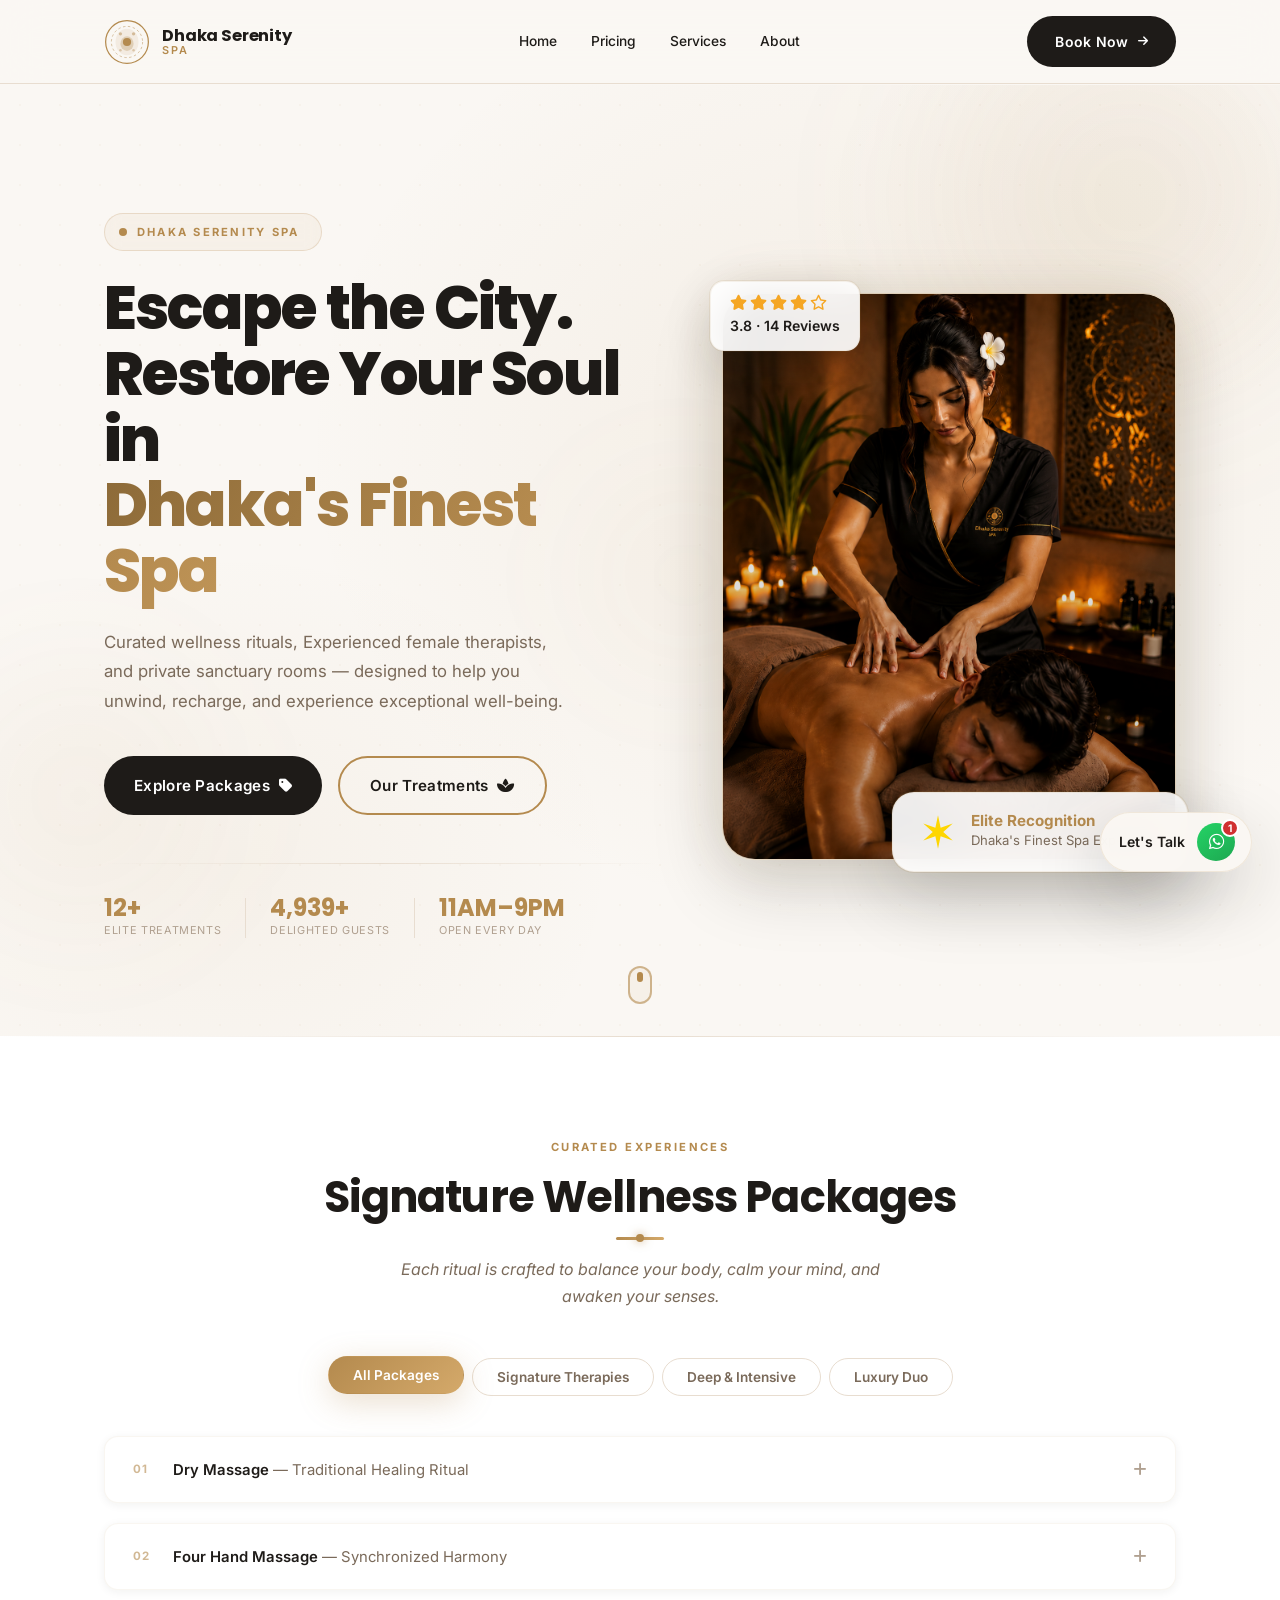
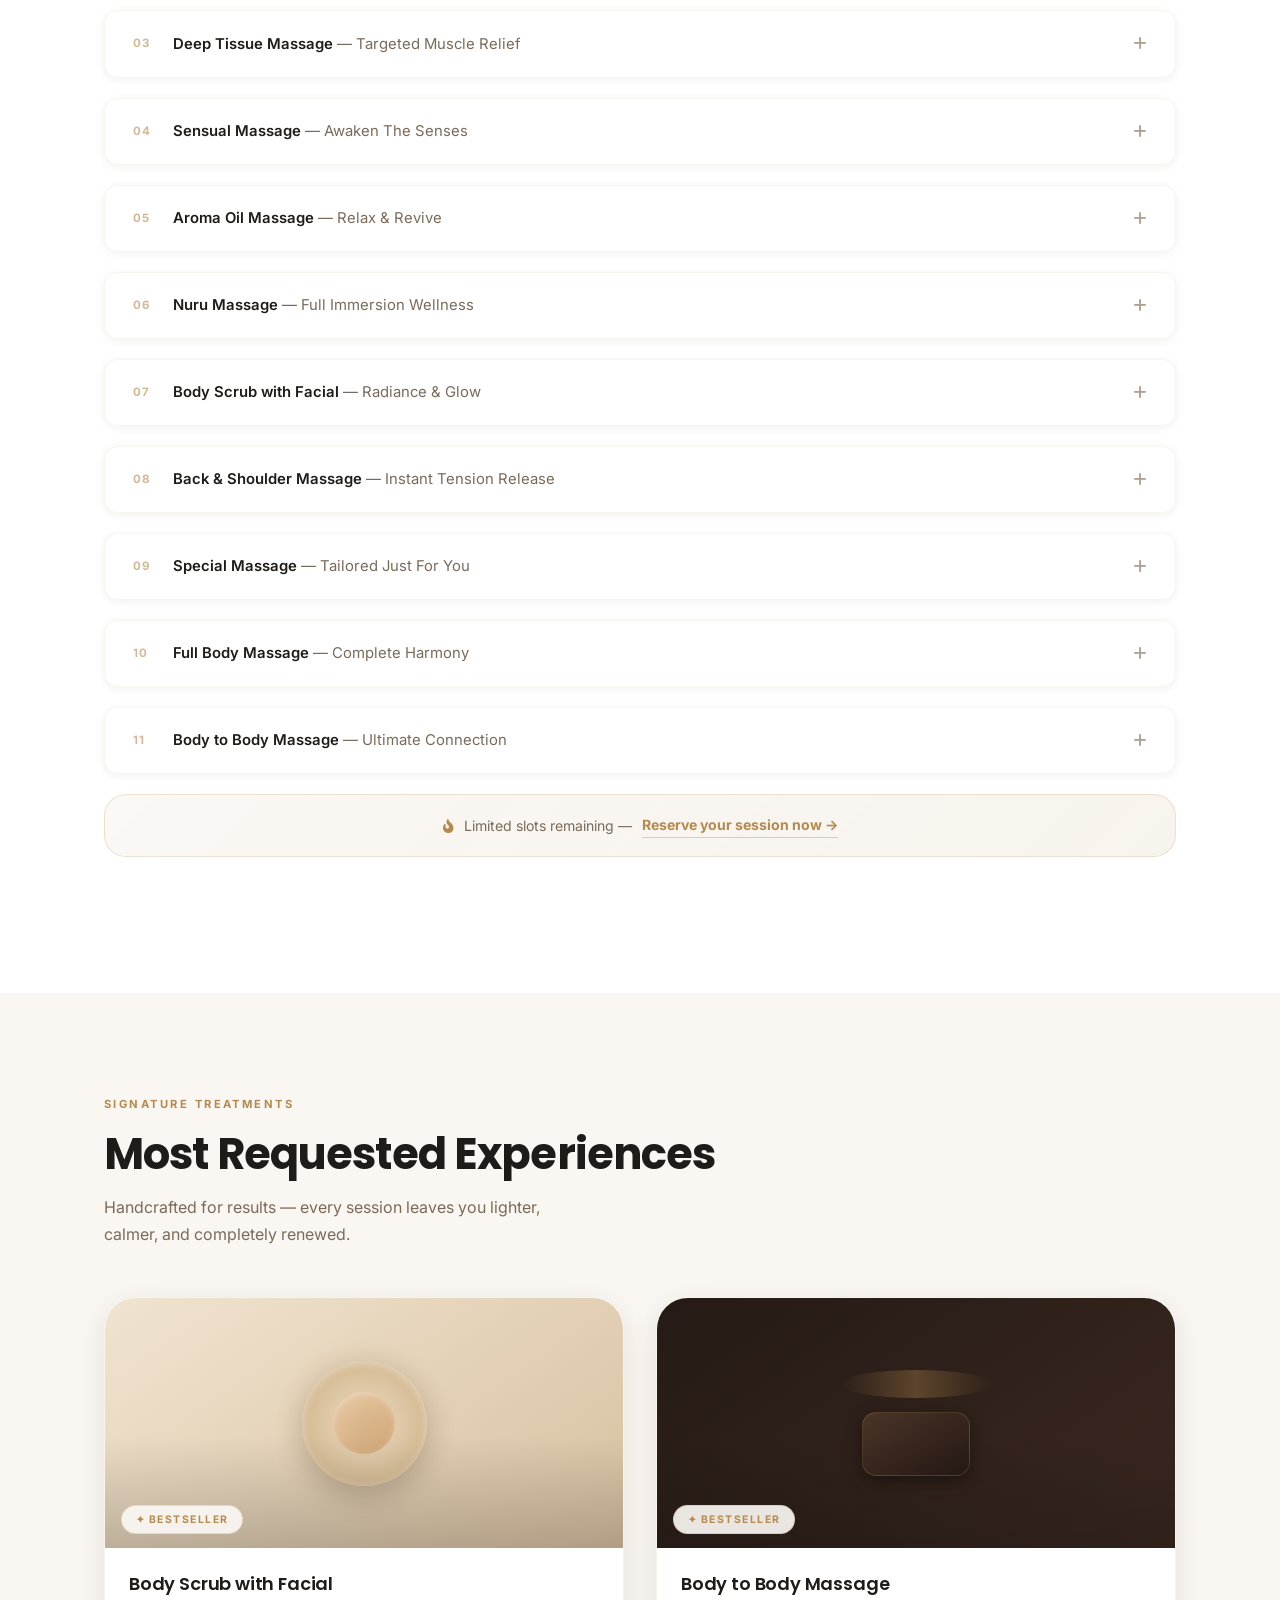
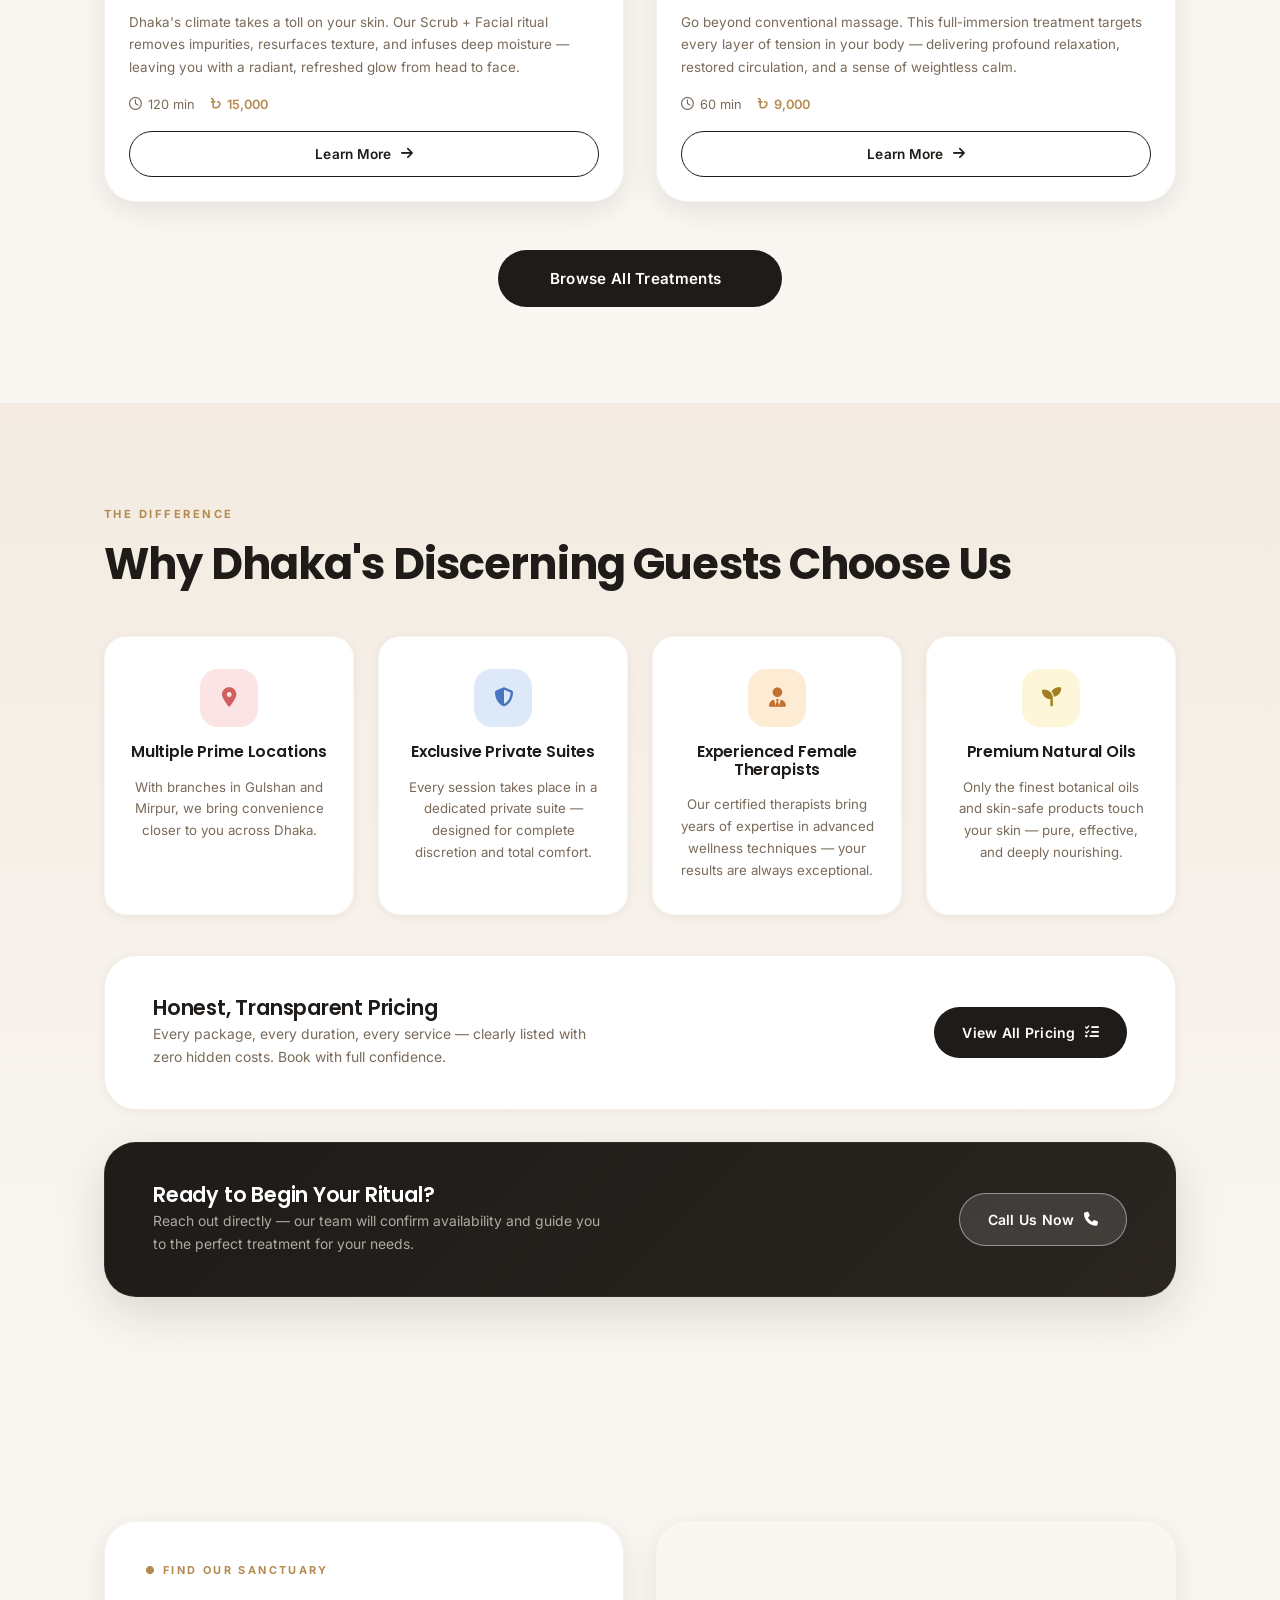
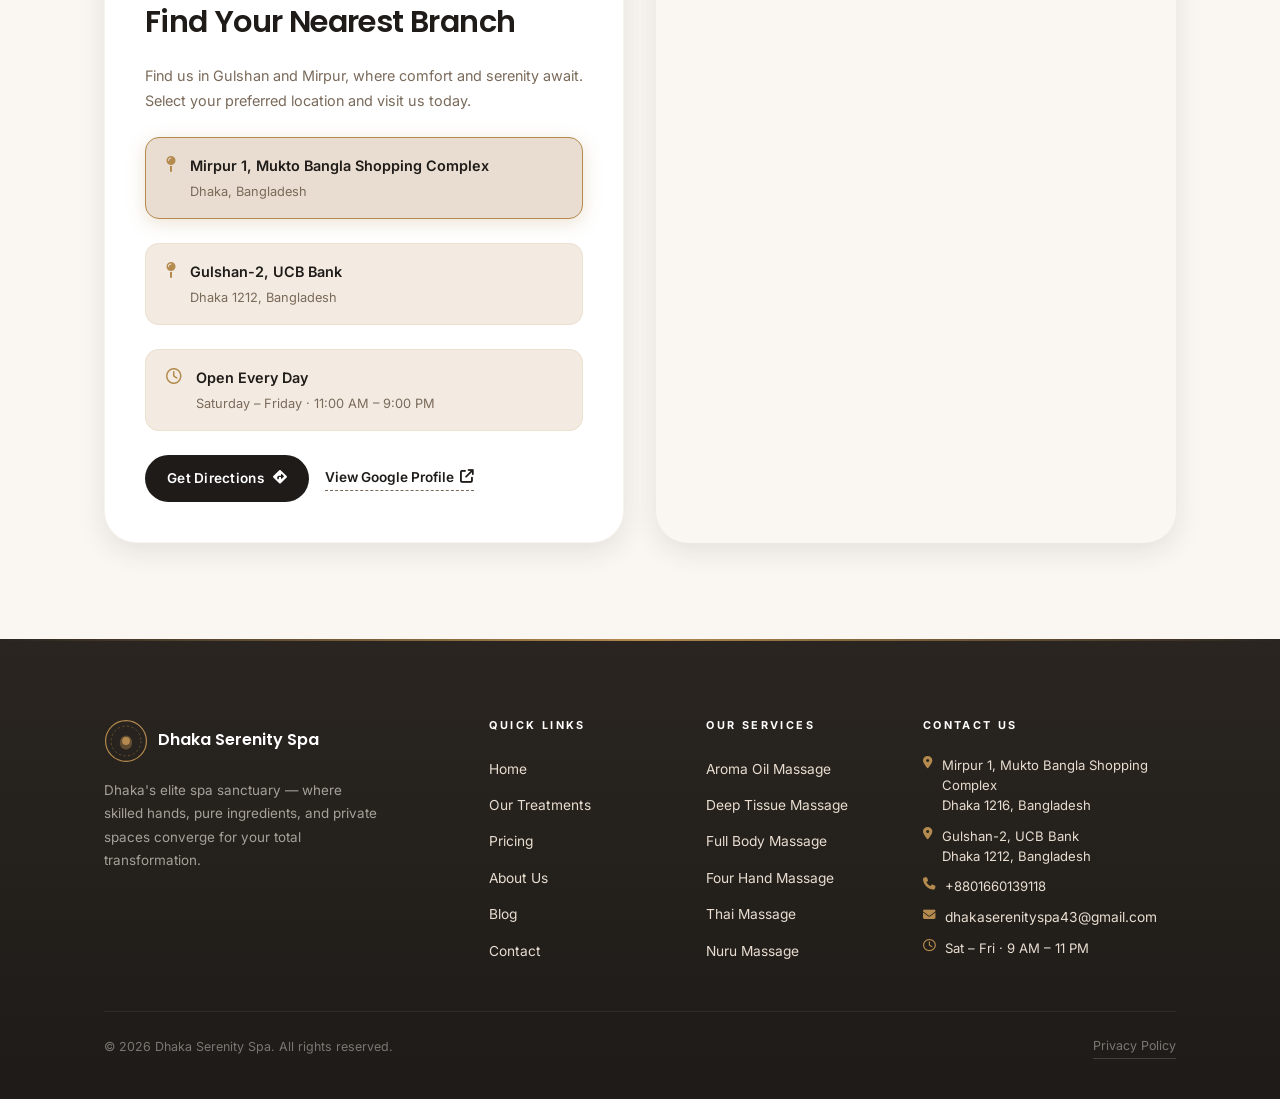
==== commit 1bdd07fc: "Update index.html" ====
--- a/index.html
+++ b/index.html
@@ -71,13 +71,12 @@
       <nav class="nav-links" id="nav-links" aria-label="Primary navigation">
         <span class="nav-pill-highlight" id="nav-pill"></span>
         <a href="#hero"      class="nav-link" data-nav>Home</a>
-        <a href="#pricing"   class="nav-link" data-nav>Pricing</a>
-        <a href="#services"  class="nav-link" data-nav>Services</a>
-        <a href="#about"     class="nav-link" data-nav>About</a>
-        <a href="#blog"      class="nav-link" data-nav>Blog</a>
+        <a href="pricing.html"   class="nav-link" data-nav>Pricing</a>
+        <a href="services.html"  class="nav-link" data-nav>Services</a>
+        <a href="about.html" class="nav-link" data-nav>About</a>
       </nav>
 
-      <a href="#contact" class="btn btn-dark nav-cta">
+      <a href="book_now.html" class="btn btn-dark nav-cta">
         <span>Book Now</span>
         <i class="fa-solid fa-arrow-right btn-icon"></i>
       </a>
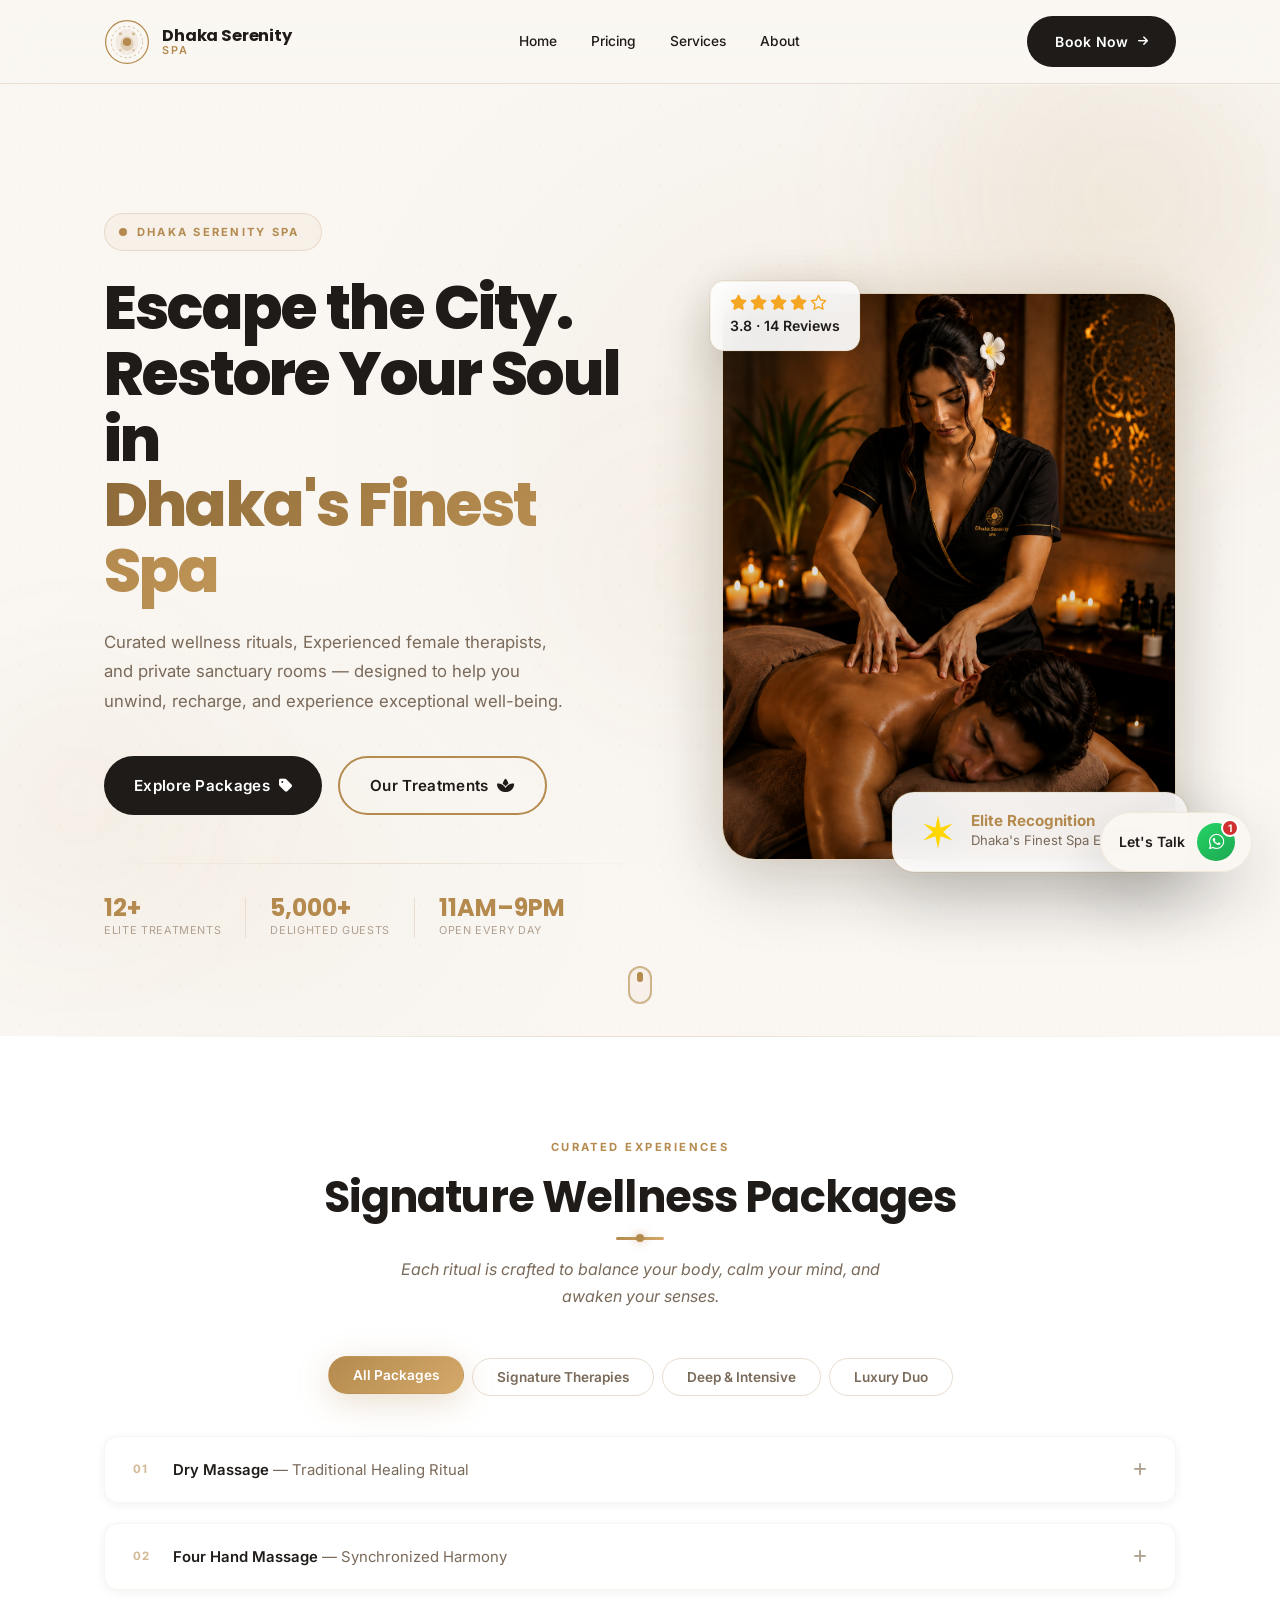
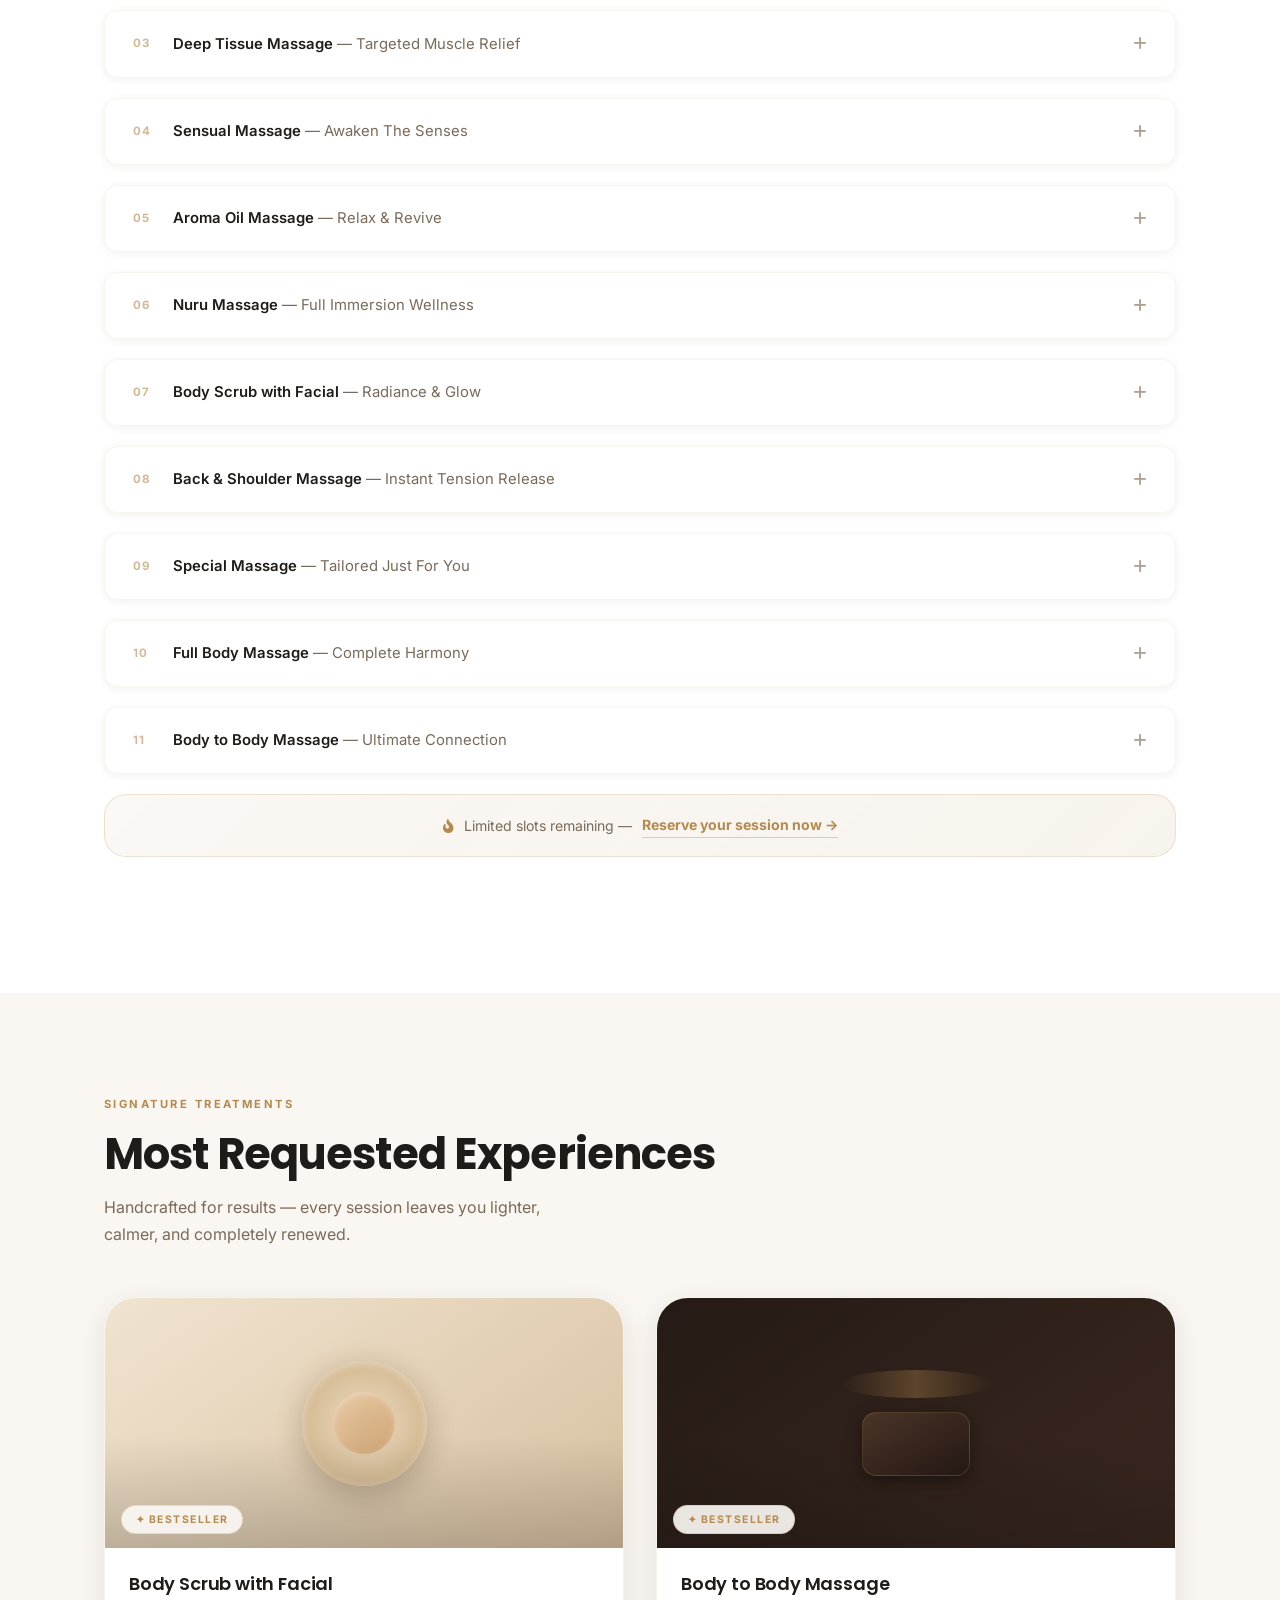
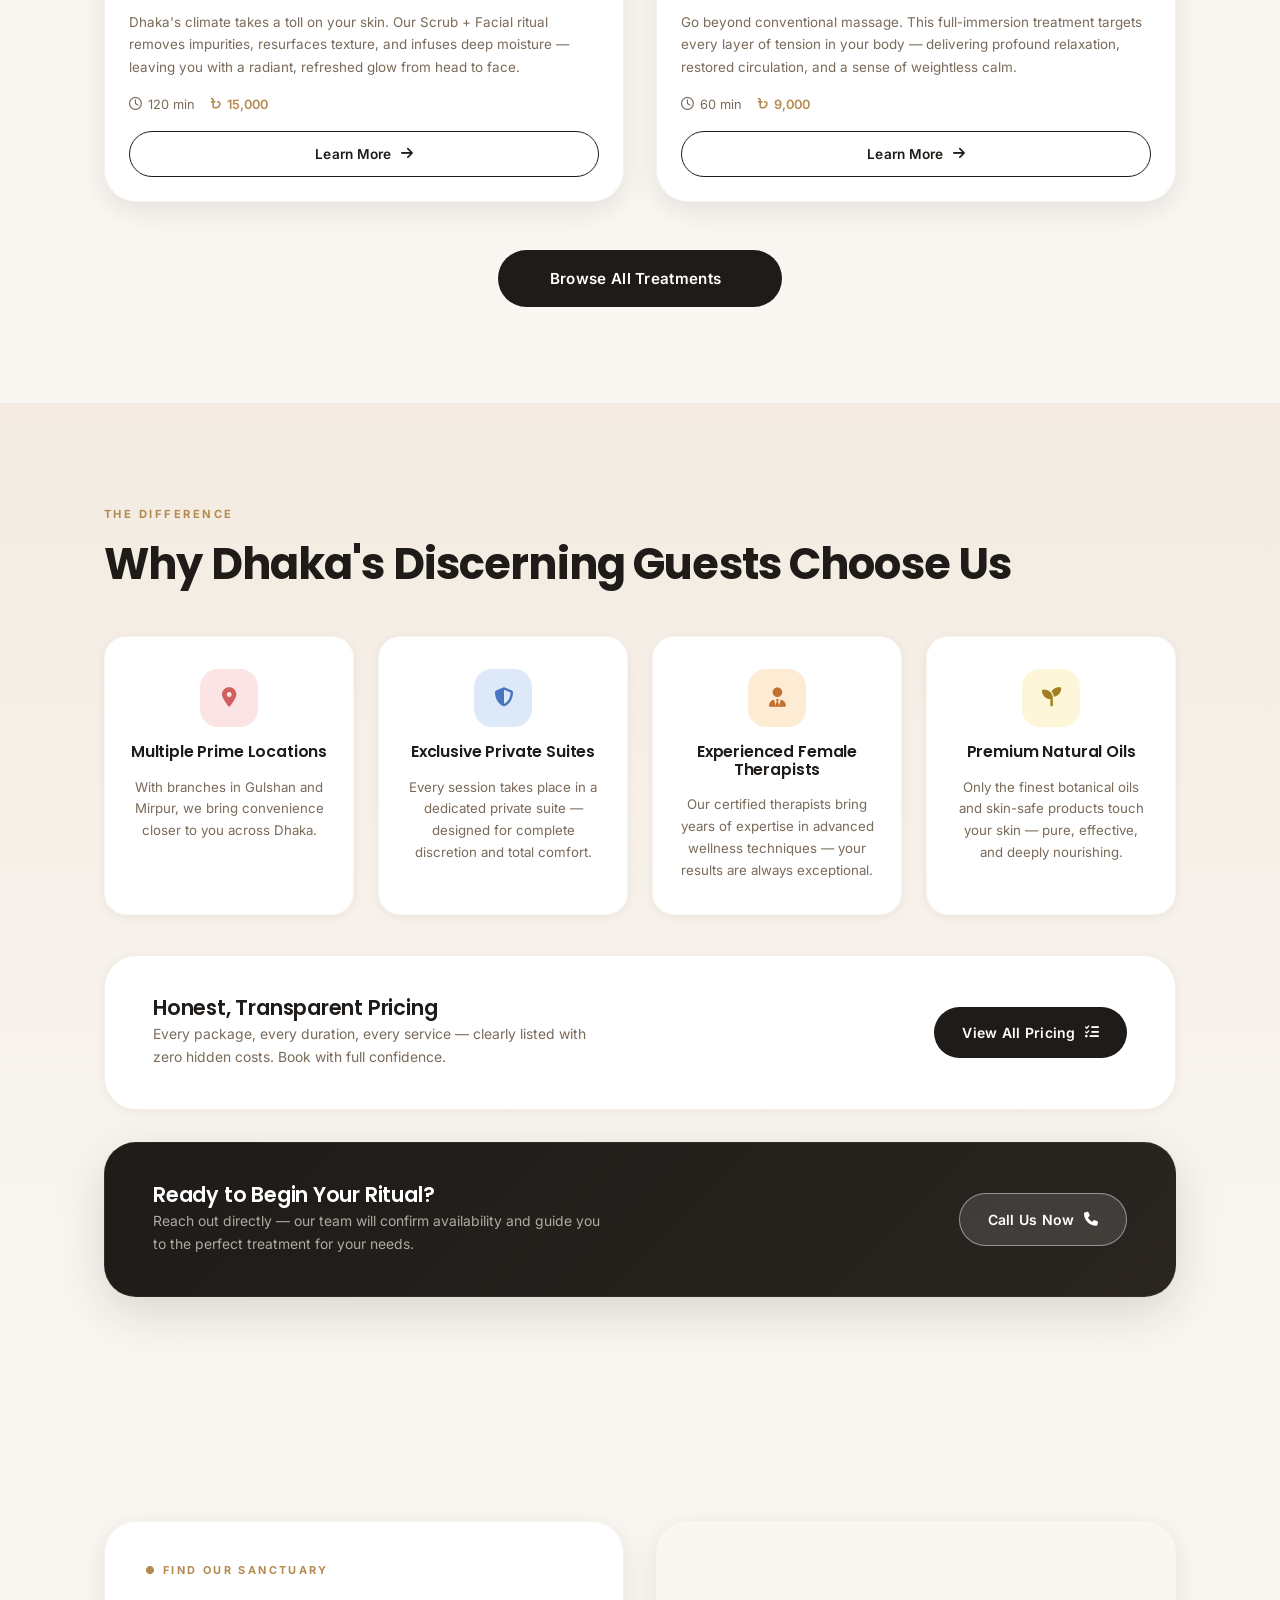
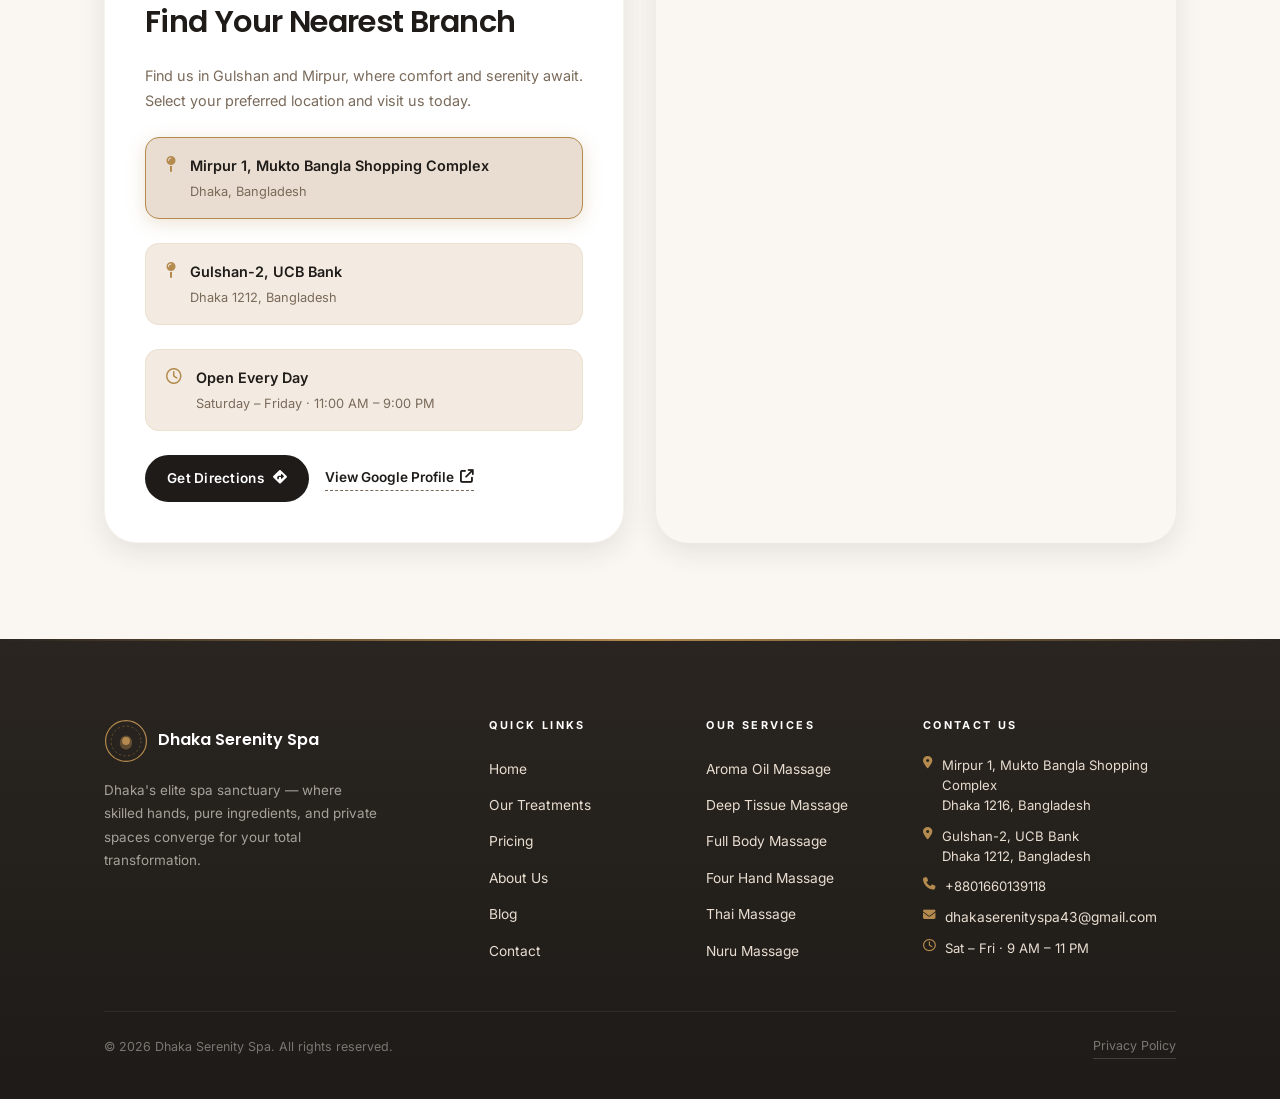
==== commit 3821cf39: "Update index.html" ====
--- a/index.html
+++ b/index.html
@@ -88,11 +88,10 @@
 
     <div class="mobile-menu" id="mobile-menu" aria-hidden="true">
       <a href="#hero"      class="mobile-link">Home</a>
-      <a href="#pricing"   class="mobile-link">Pricing</a>
-      <a href="#services"  class="mobile-link">Services</a>
-      <a href="#about"     class="mobile-link">About</a>
-      <a href="#blog"      class="mobile-link">Blog</a>
-      <a href="#contact"   class="btn btn-dark mobile-cta">Book Now</a>
+      <a href="pricing.html"   class="mobile-link">Pricing</a>
+      <a href="services.html"  class="mobile-link">Services</a>
+      <a href="about.html"     class="mobile-link">About</a>
+      <a href="book_now.html"   class="btn btn-dark mobile-cta">Book Now</a>
     </div>
   </header>
 
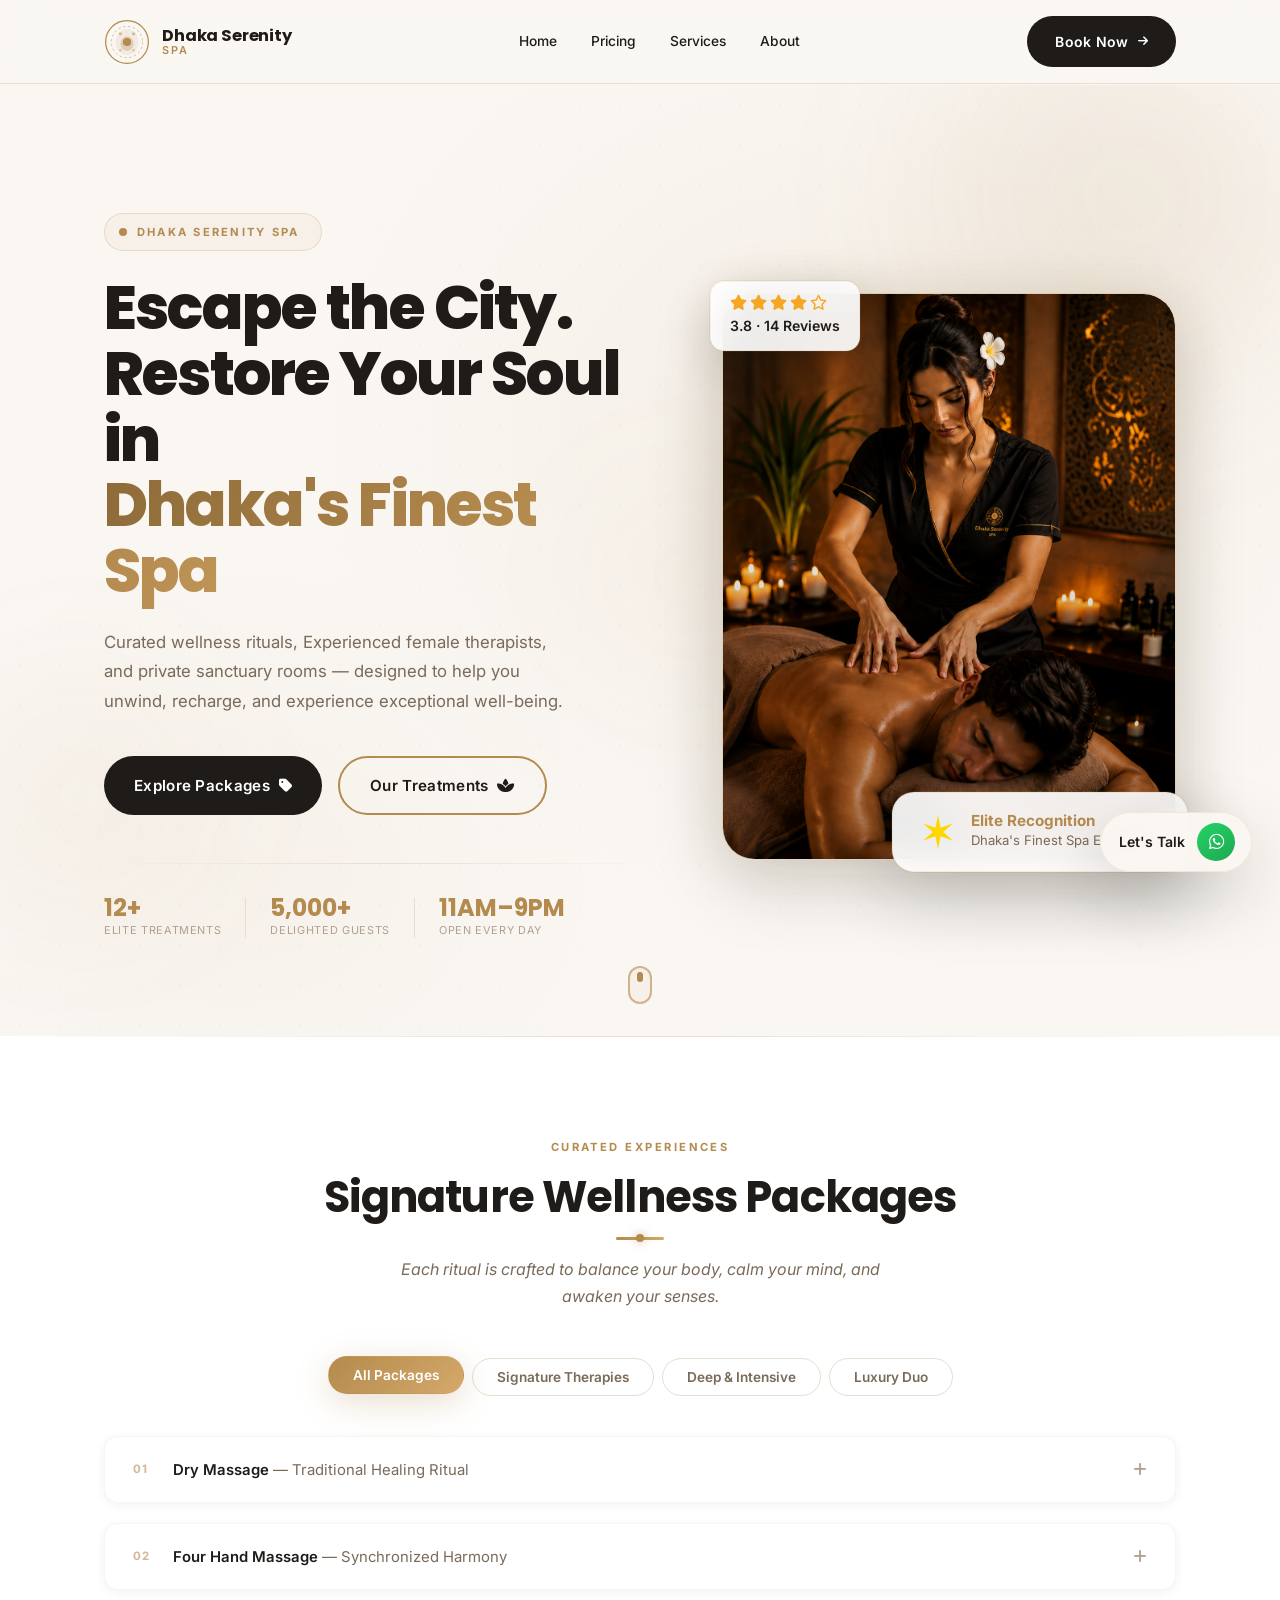
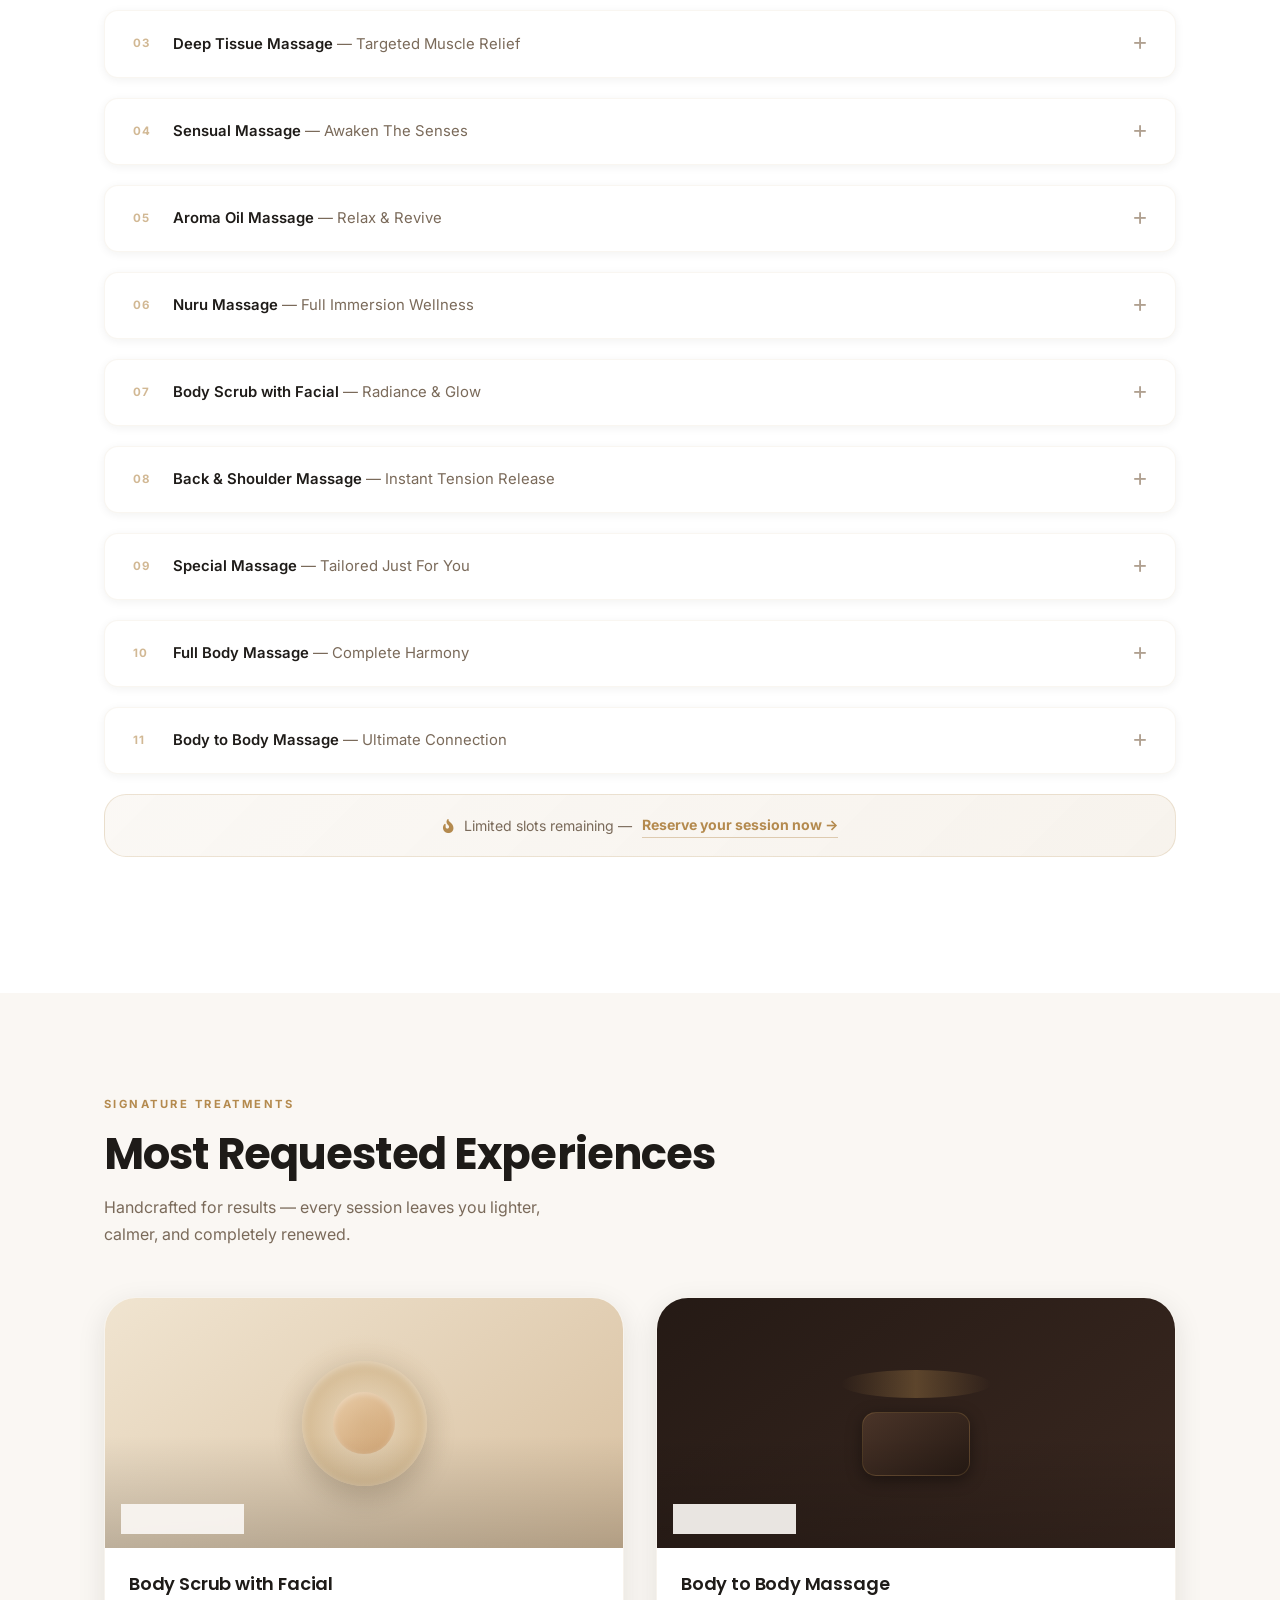
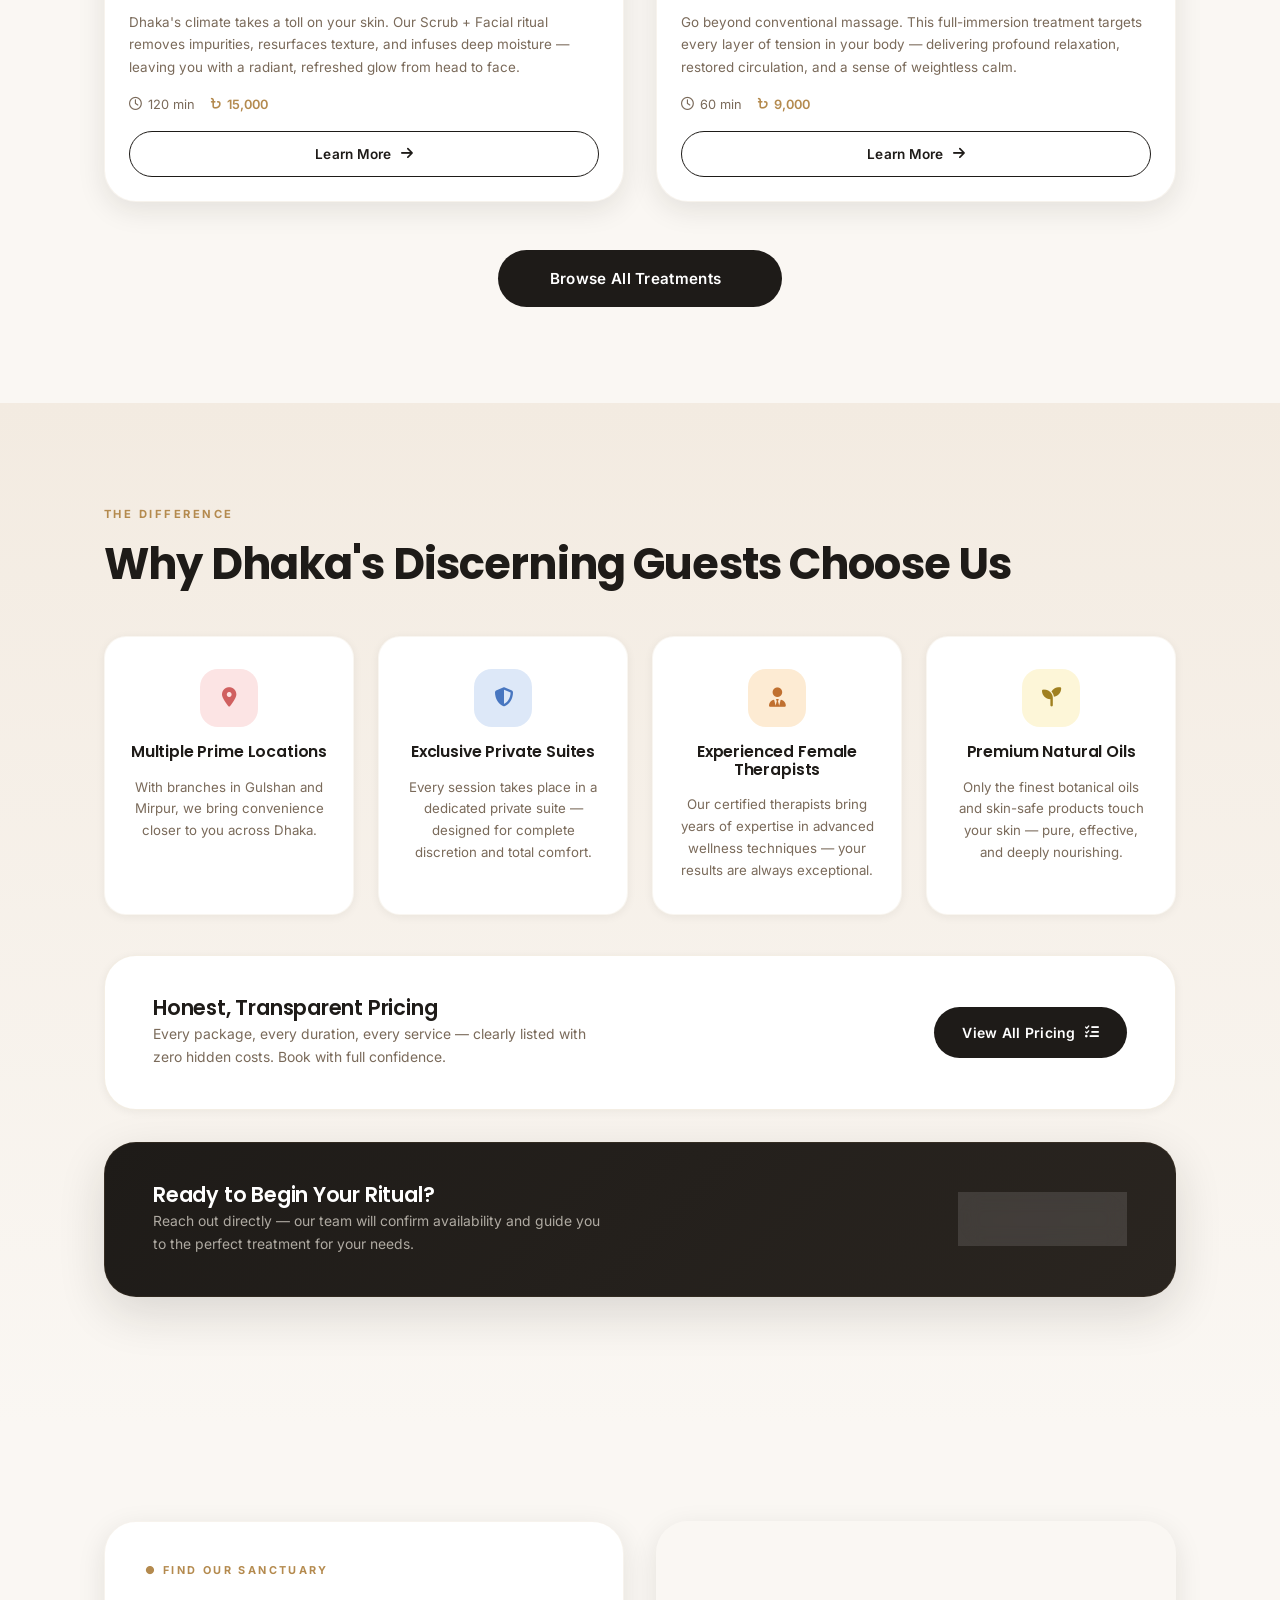
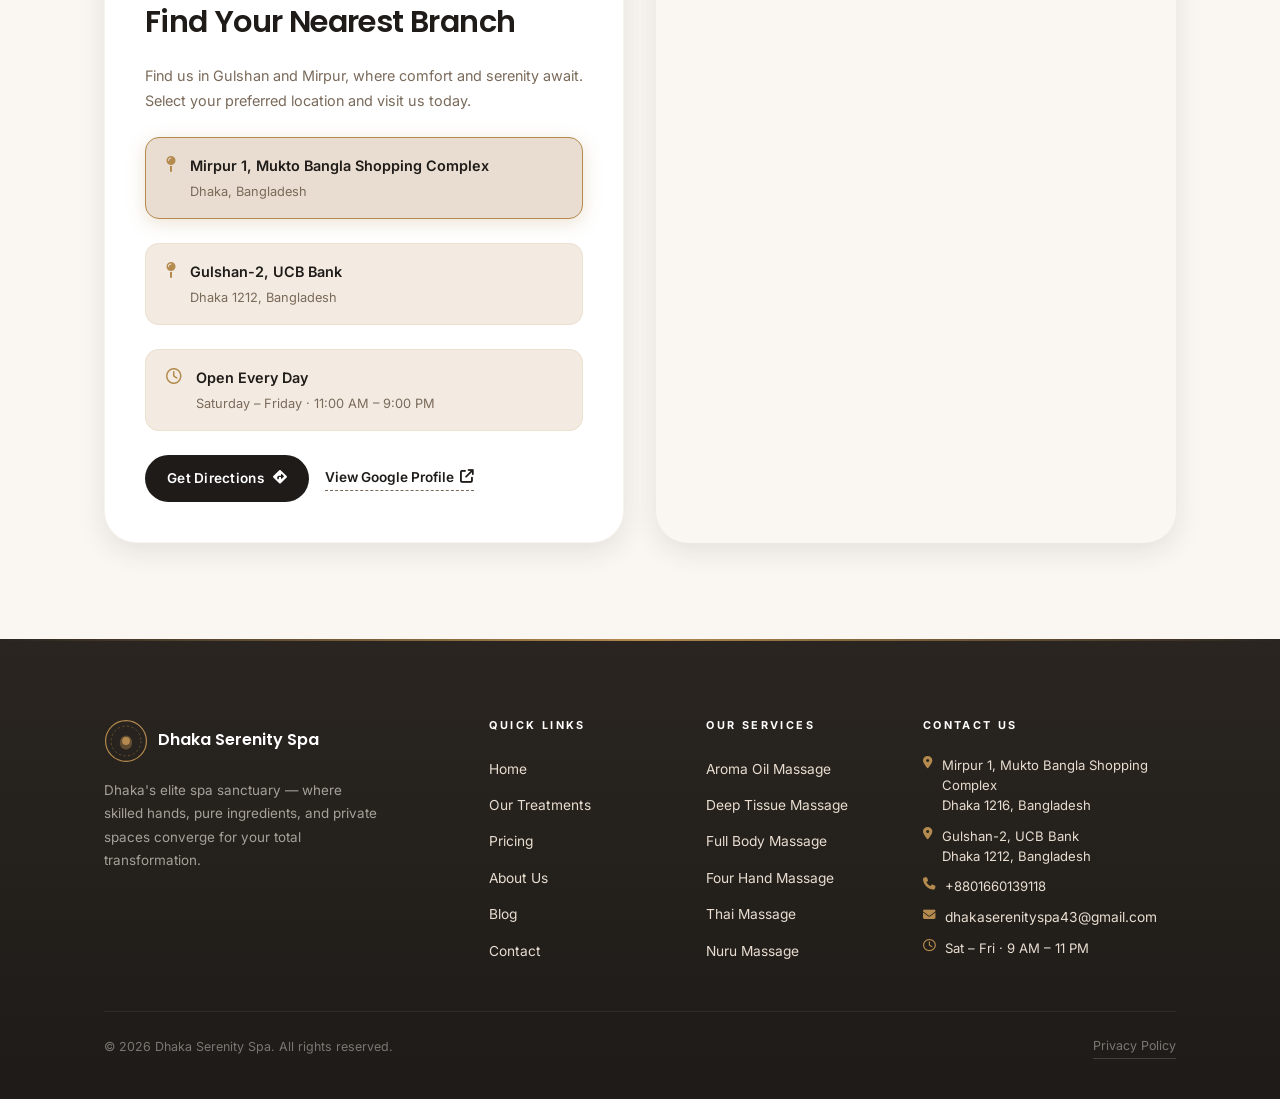
==== commit 1a34744c: "Update index.html" ====
--- a/index.html
+++ b/index.html
@@ -807,7 +807,6 @@
       <span class="chat-pill-text">Let's Talk</span>
       <div class="chat-pill-avatar">
         <i class="fa-brands fa-whatsapp chat-avatar-icon"></i>
-        <span class="chat-badge">1</span>
       </div>
     </div>
 
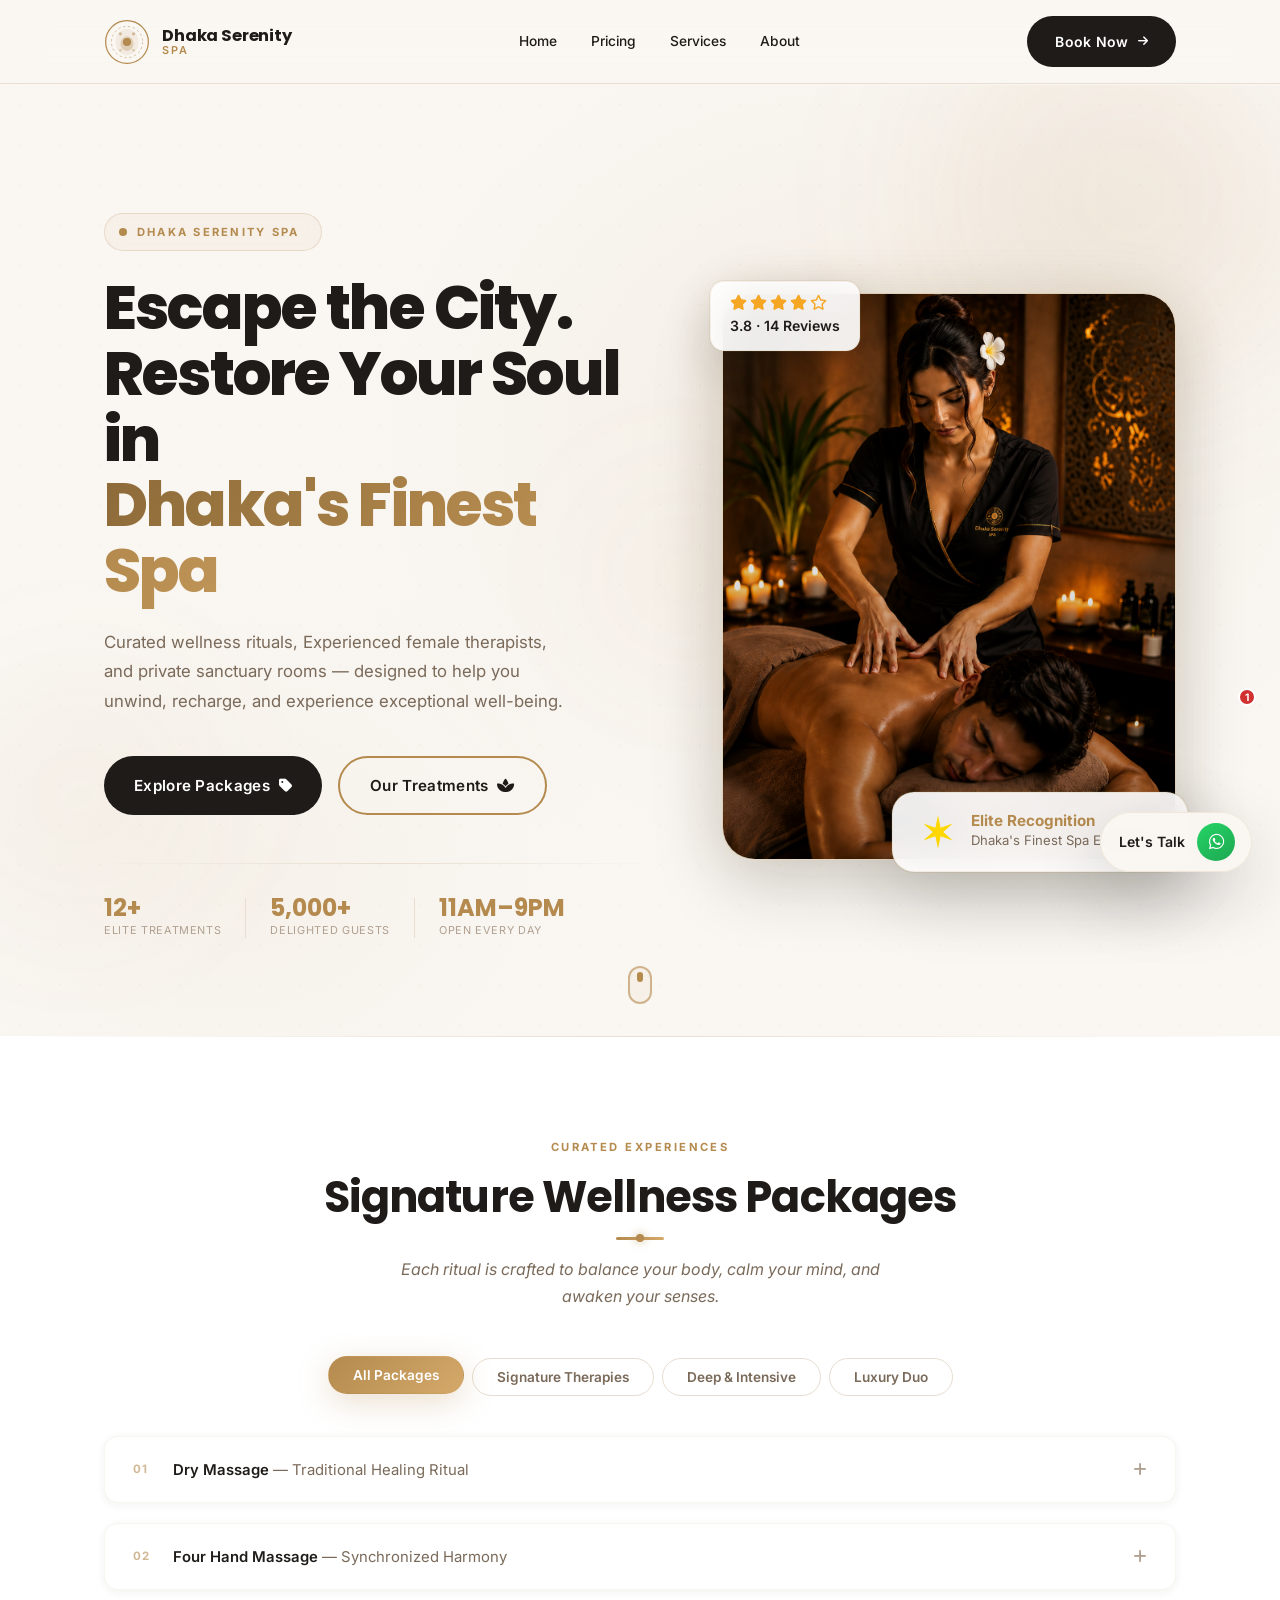
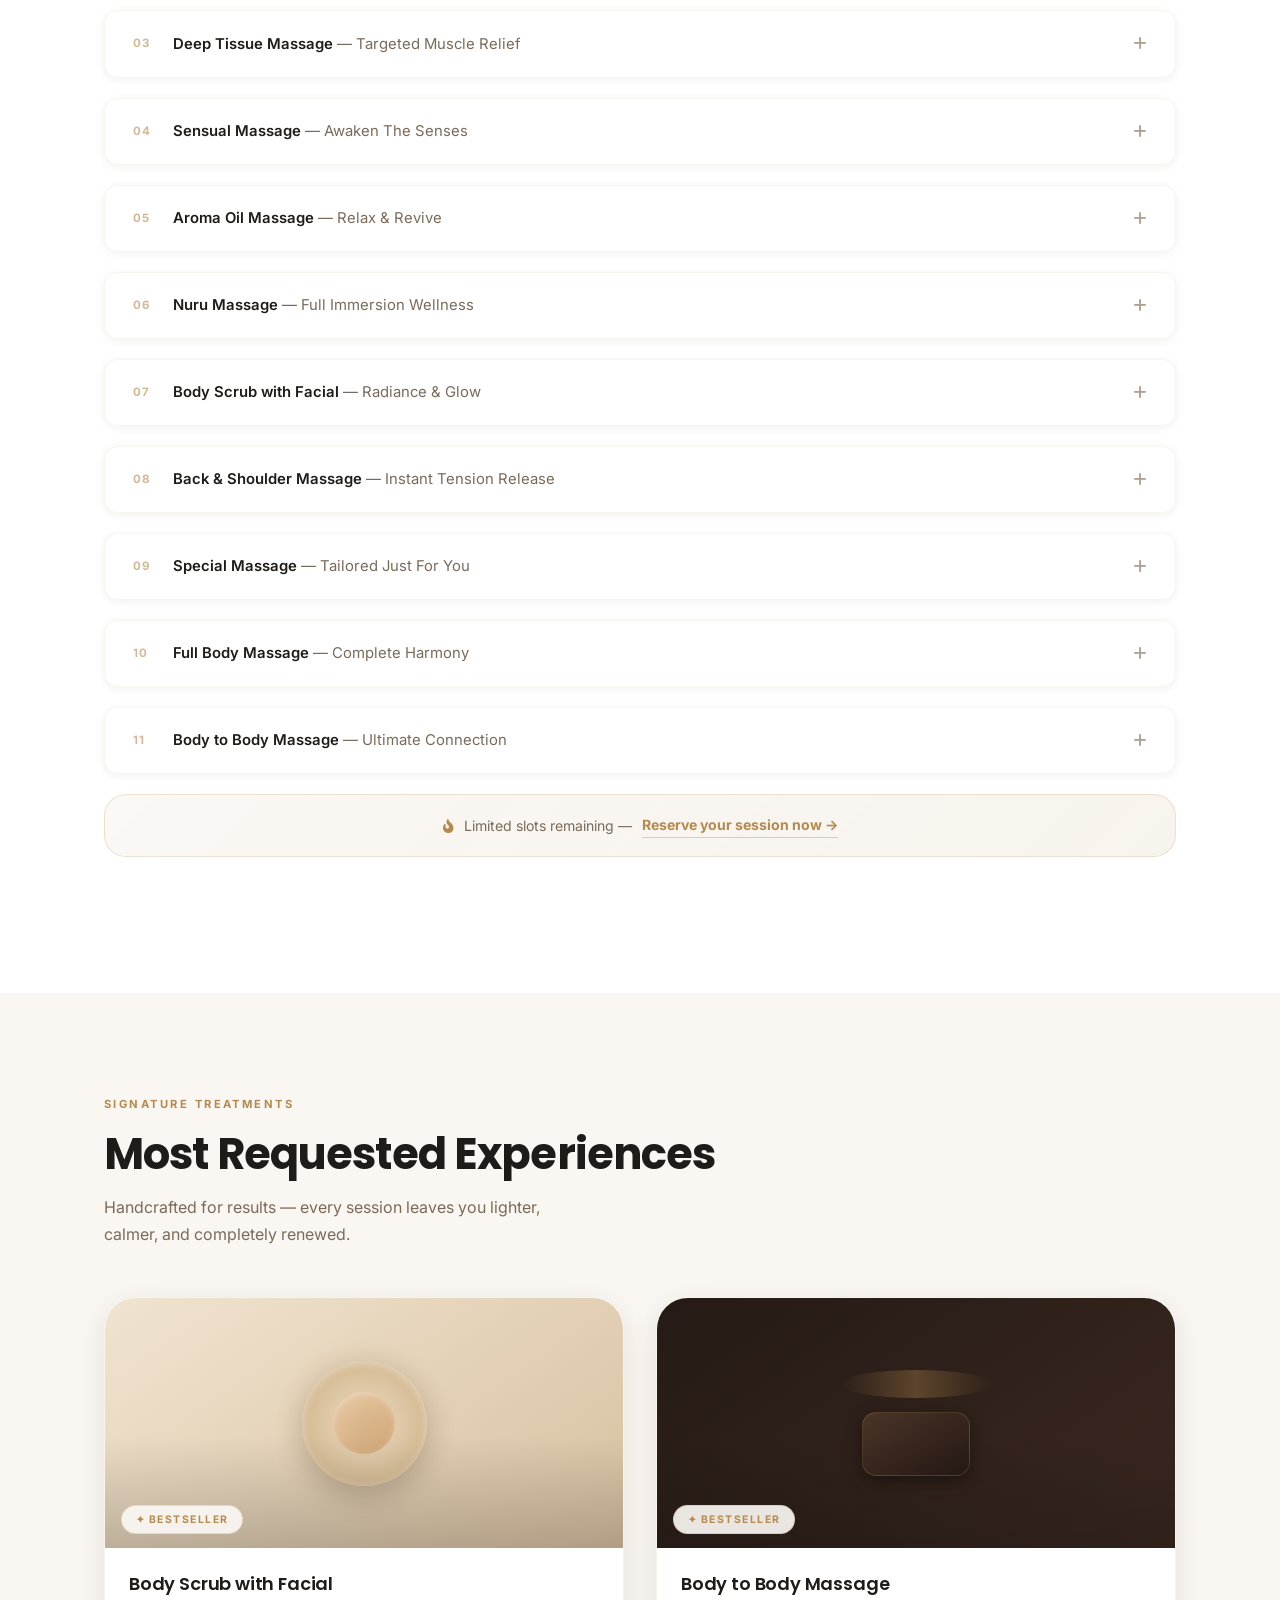
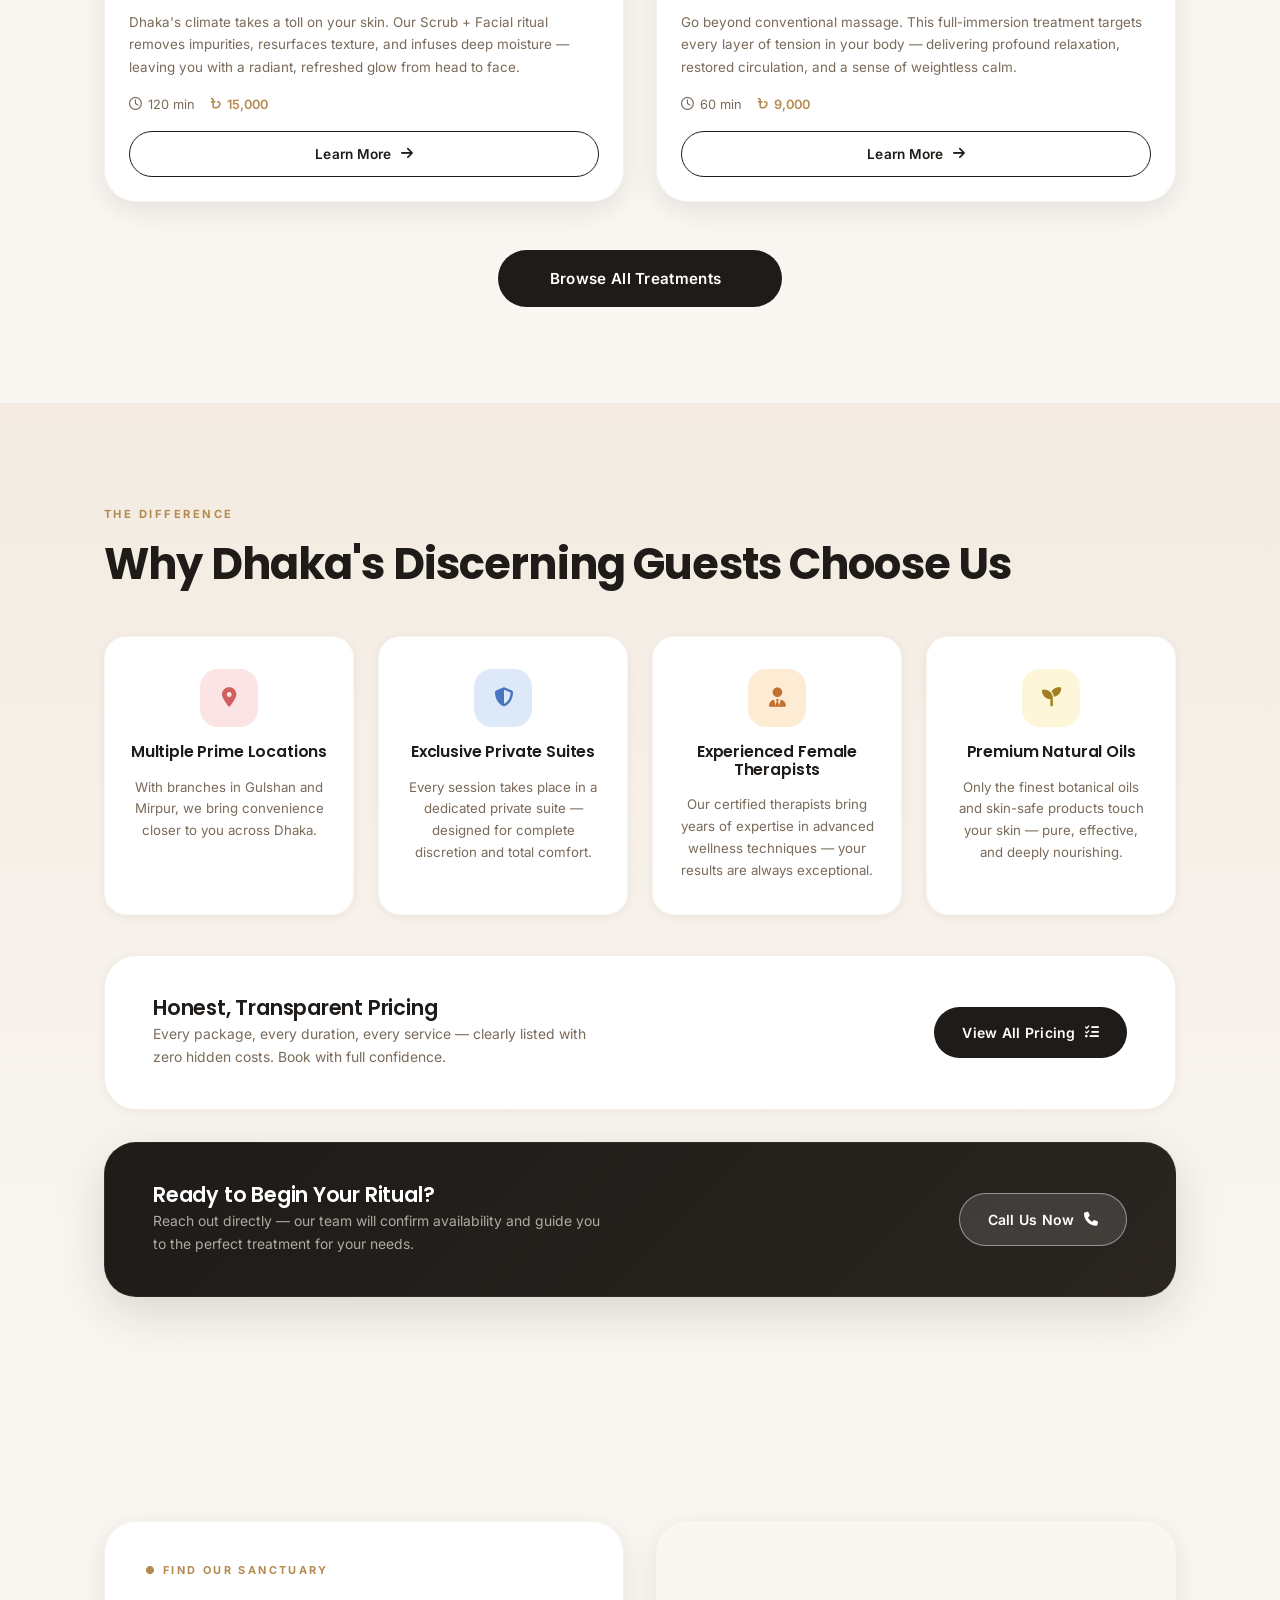
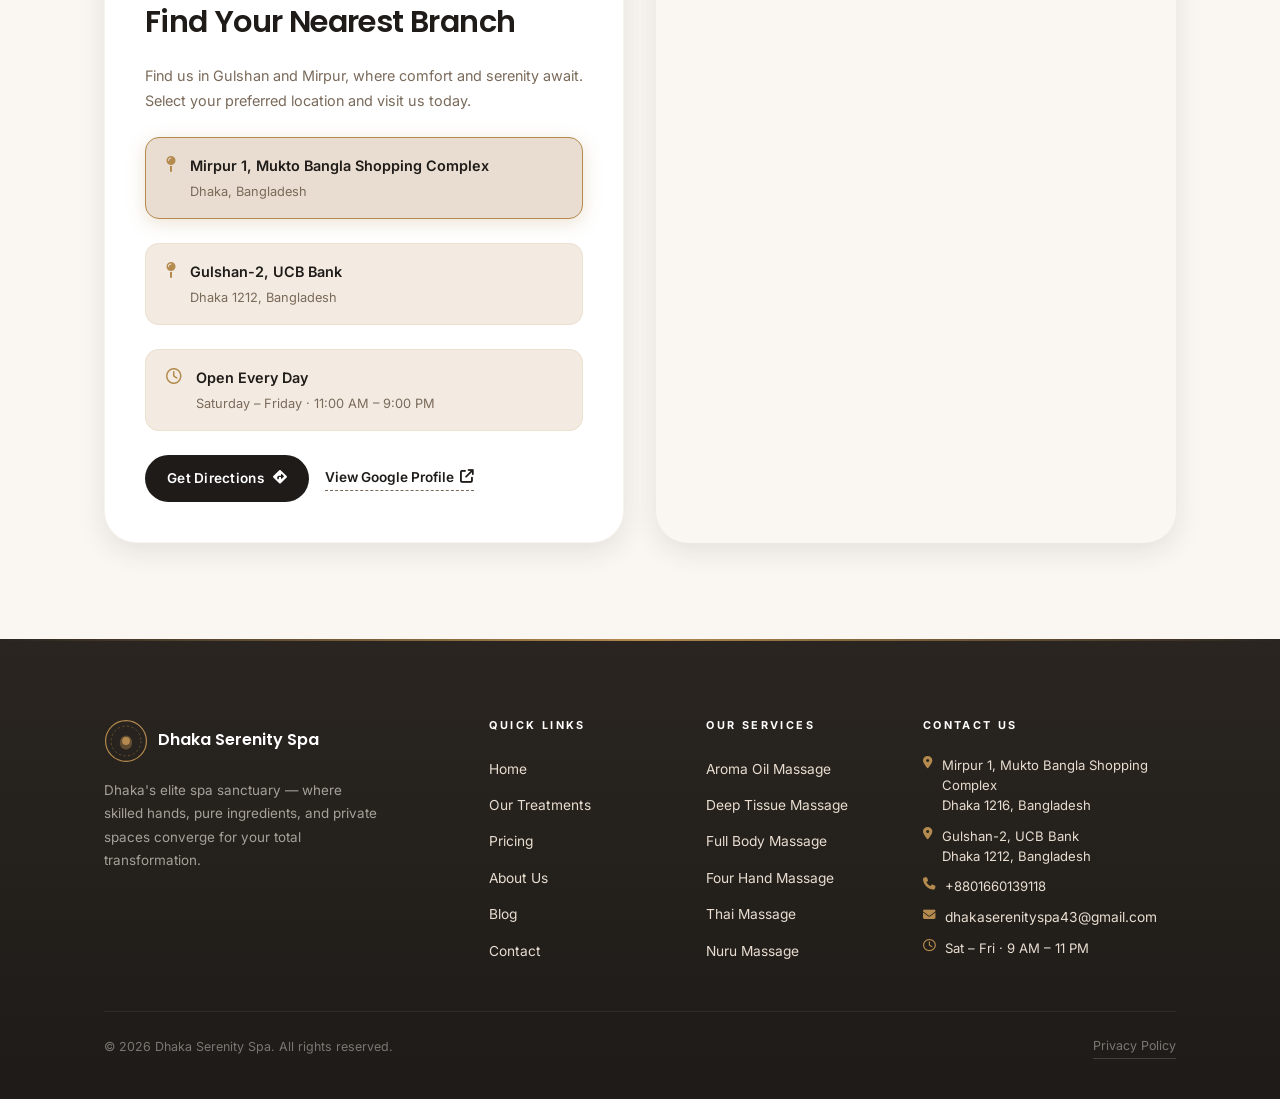
==== commit e27239df: "Update index.html" ====
--- a/index.html
+++ b/index.html
@@ -809,7 +809,7 @@
         <i class="fa-brands fa-whatsapp chat-avatar-icon"></i>
       </div>
     </div>
-
+ <span class="chat-badge">1</span>
 
         <div class="chat-close" id="chatClose" role="button" tabindex="0" aria-label="Close contact menu">
       <i class="fa-solid fa-xmark chat-x"></i>
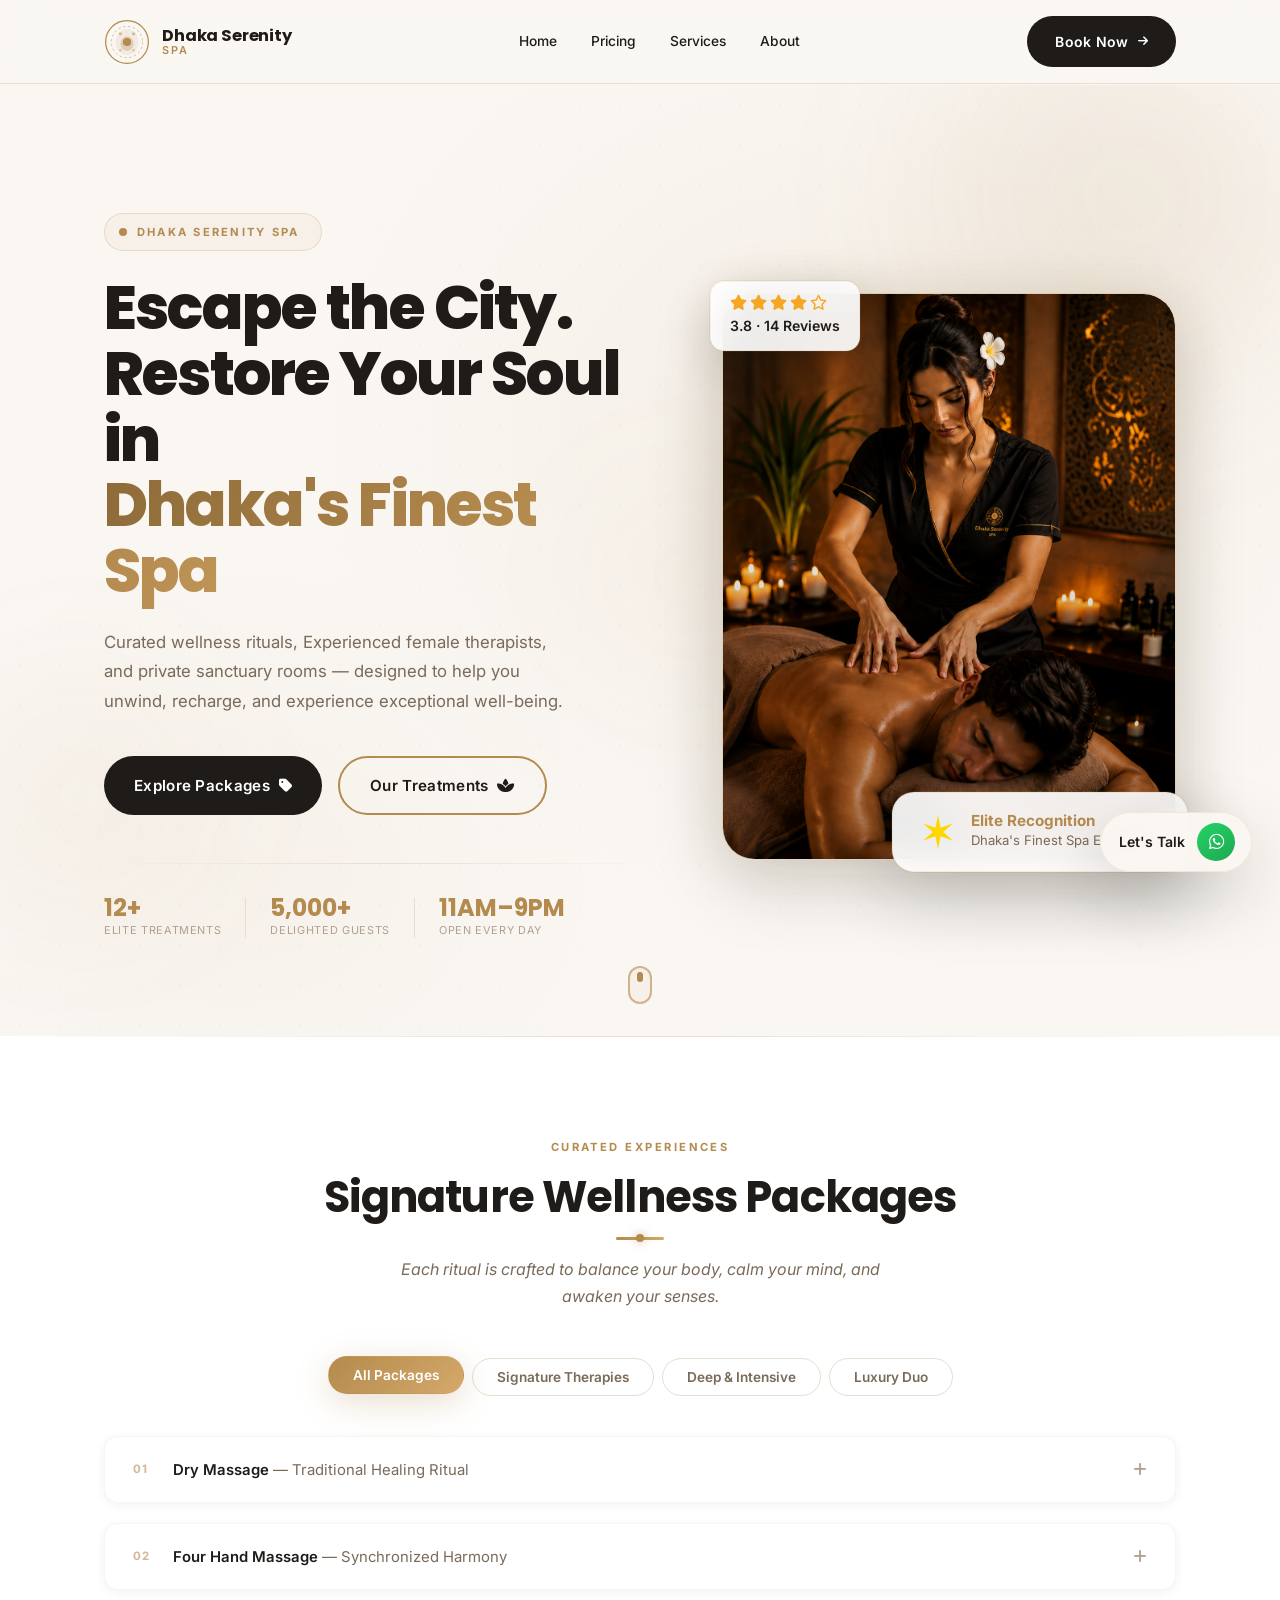
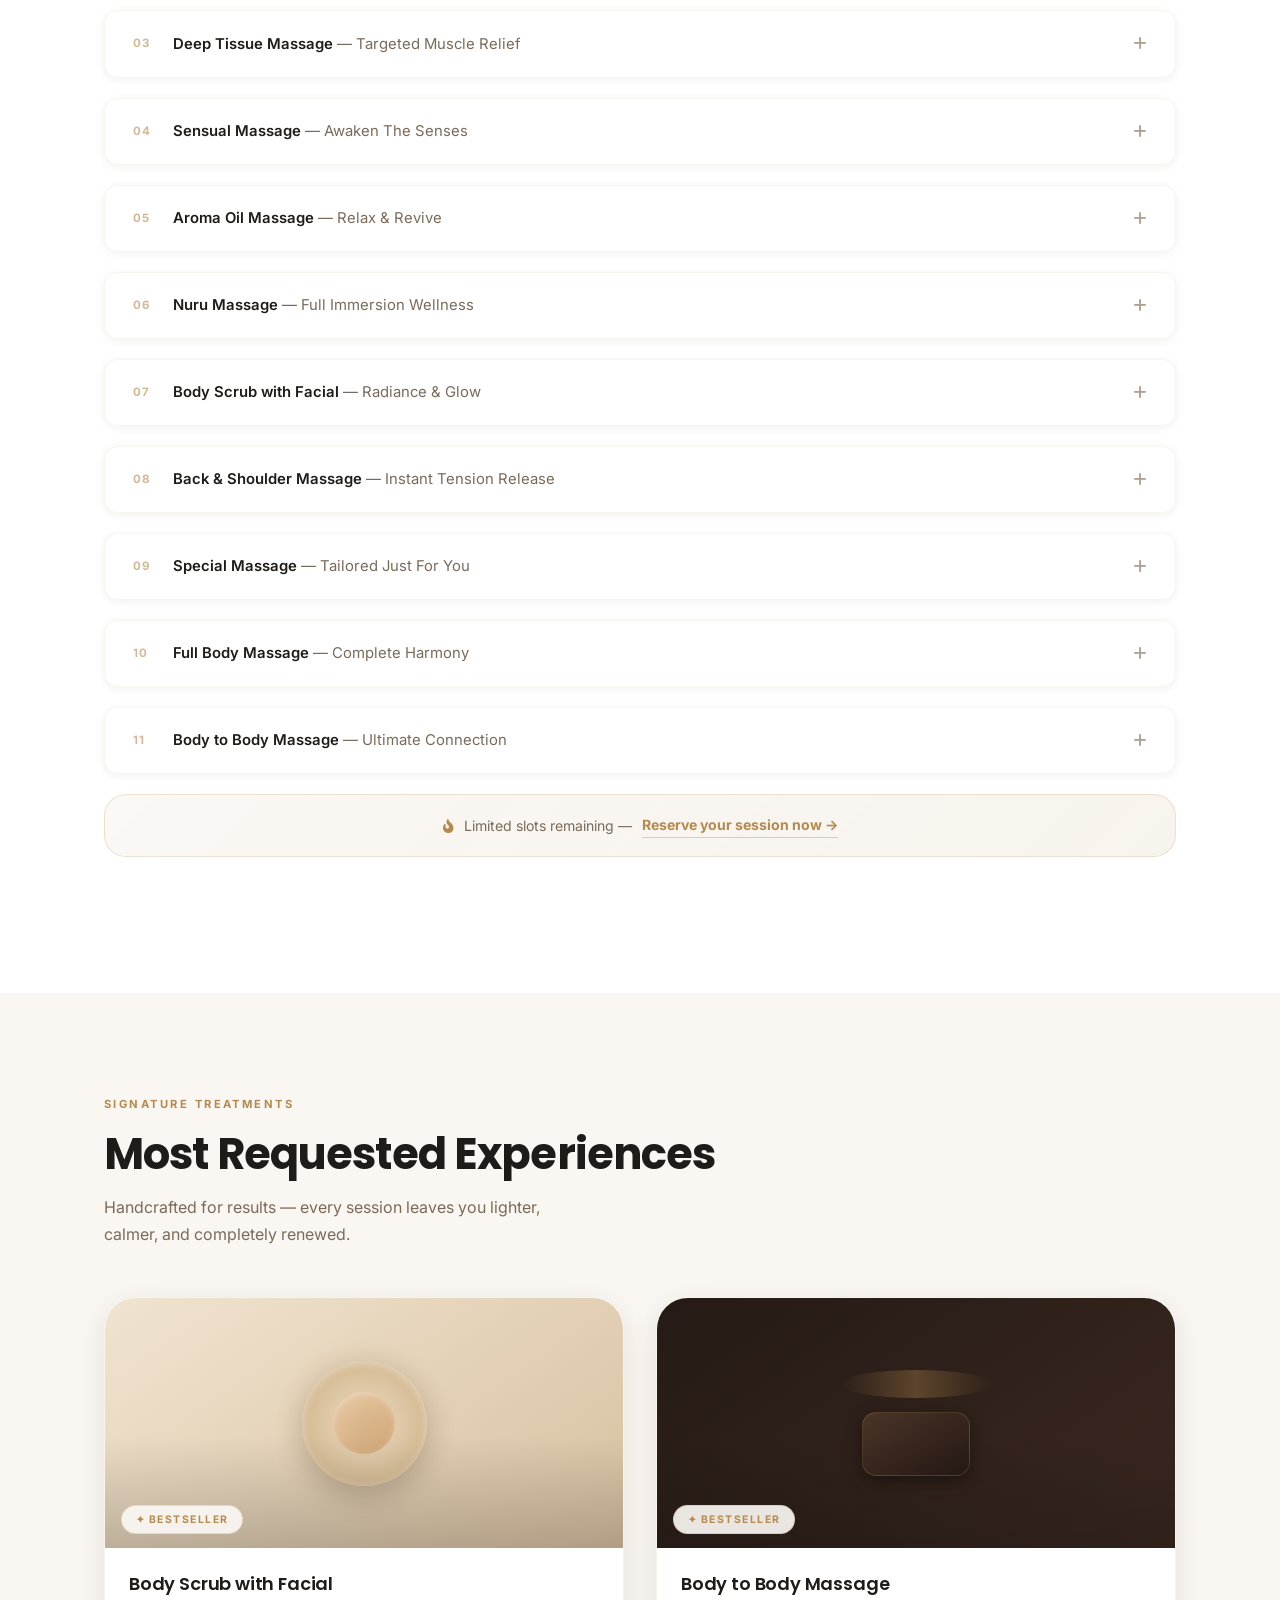
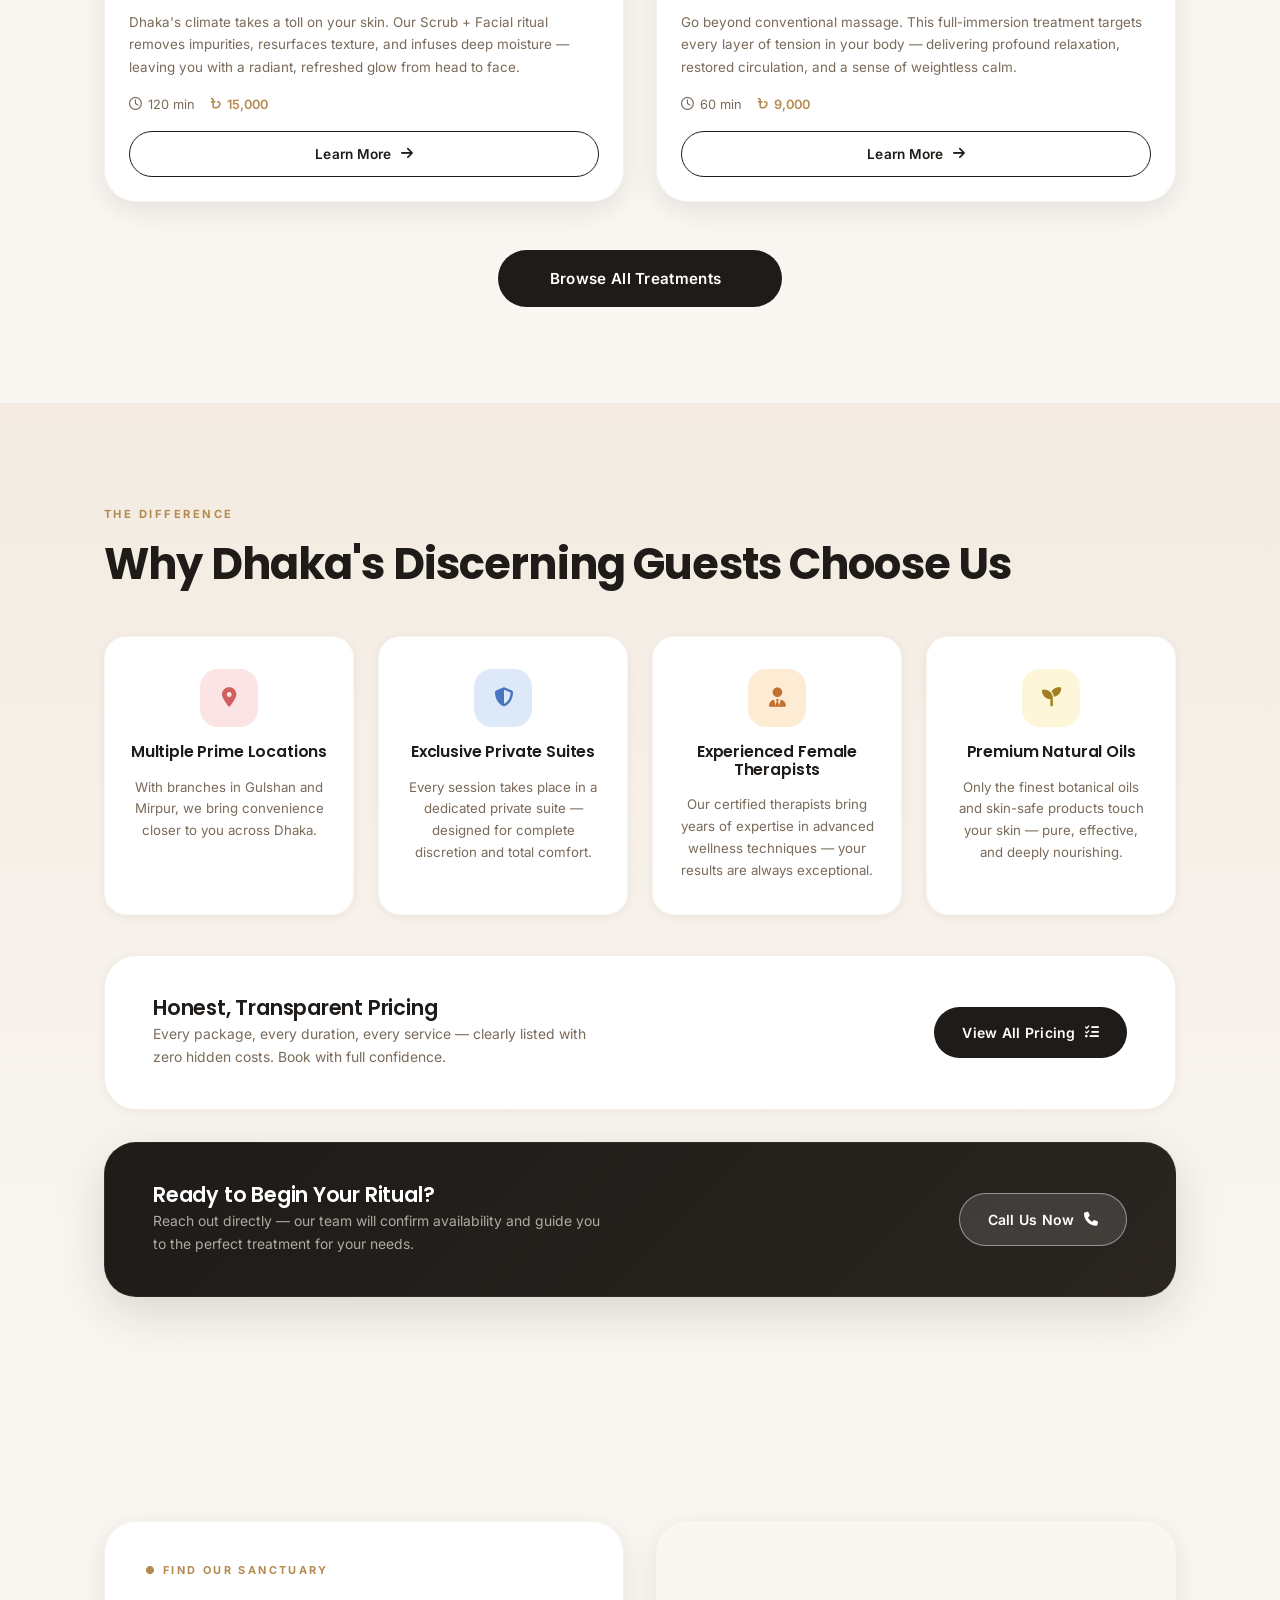
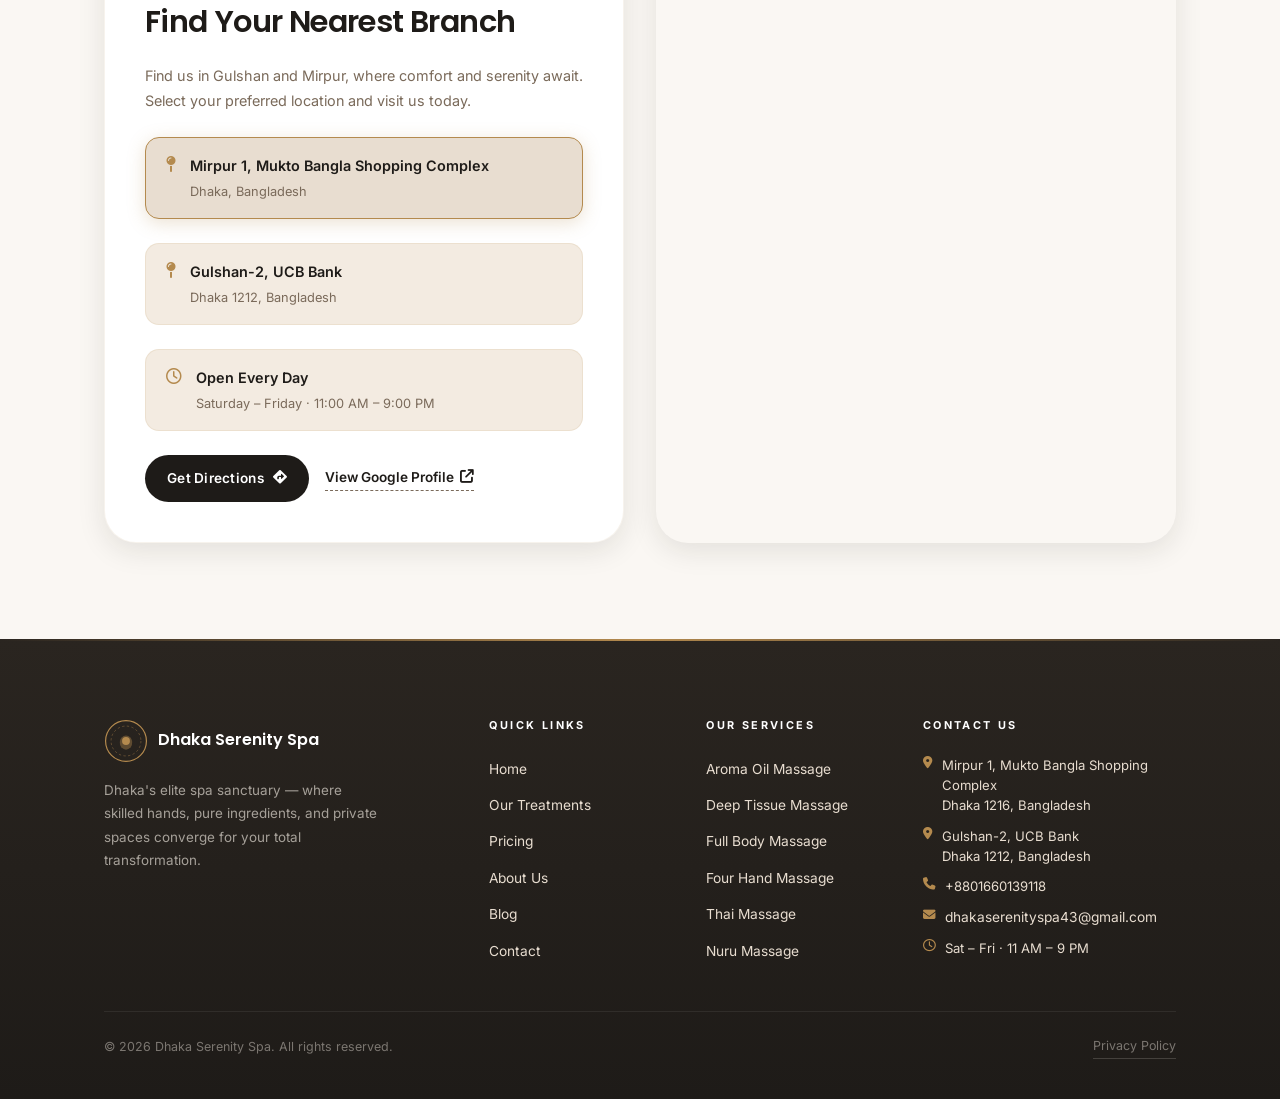
==== commit f5414355: "Update index.html" ====
--- a/index.html
+++ b/index.html
@@ -775,7 +775,7 @@
             <li><i class="fa-solid fa-envelope fc-icon"></i>
               <a href="mailto:dhakaserenityspa43@gmail.com" class="footer-link footer-email">dhakaserenityspa43@gmail.com</a>
             </li>
-            <li><i class="fa-regular fa-clock fc-icon"></i> Sat – Fri · 9 AM – 11 PM</li>
+            <li><i class="fa-regular fa-clock fc-icon"></i> Sat – Fri · 11 AM – 9 PM</li>
           </ul>
         </div>
 
@@ -809,7 +809,7 @@
         <i class="fa-brands fa-whatsapp chat-avatar-icon"></i>
       </div>
     </div>
- <span class="chat-badge">1</span>
+ 
 
         <div class="chat-close" id="chatClose" role="button" tabindex="0" aria-label="Close contact menu">
       <i class="fa-solid fa-xmark chat-x"></i>
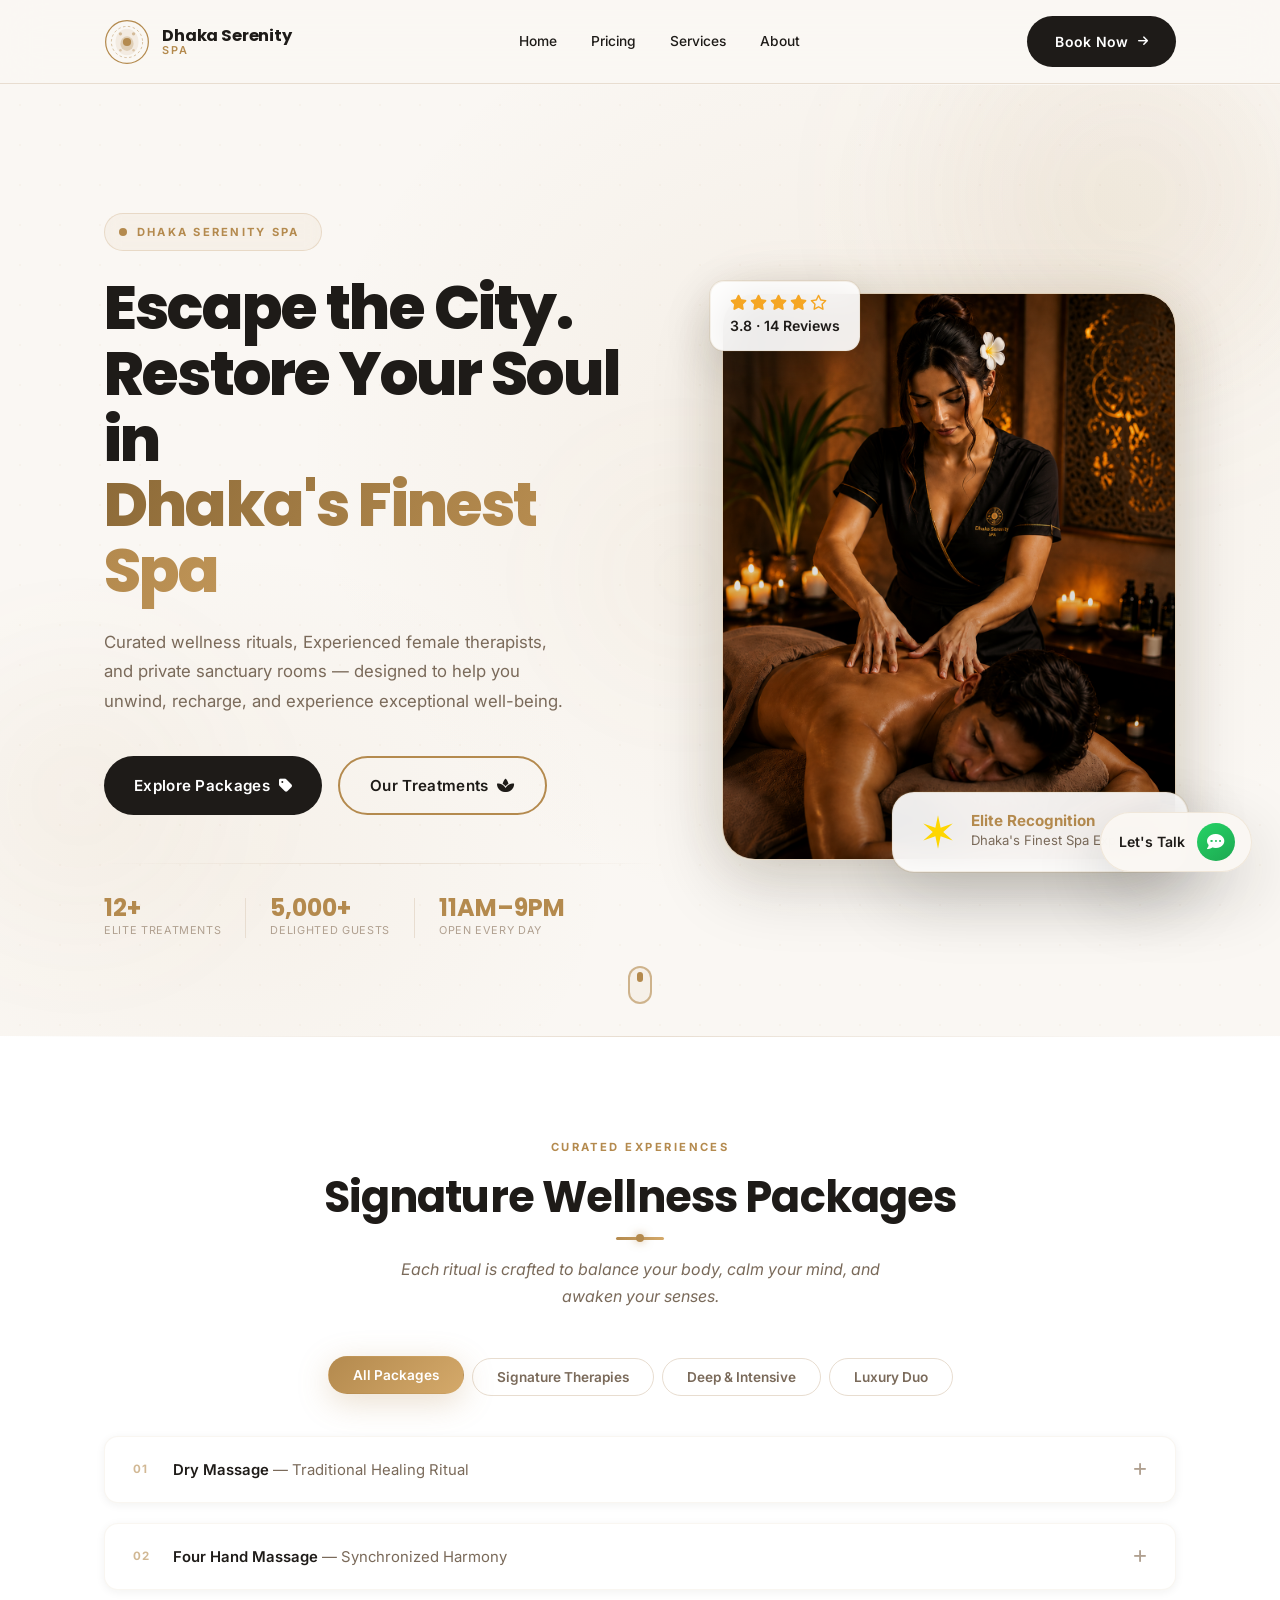
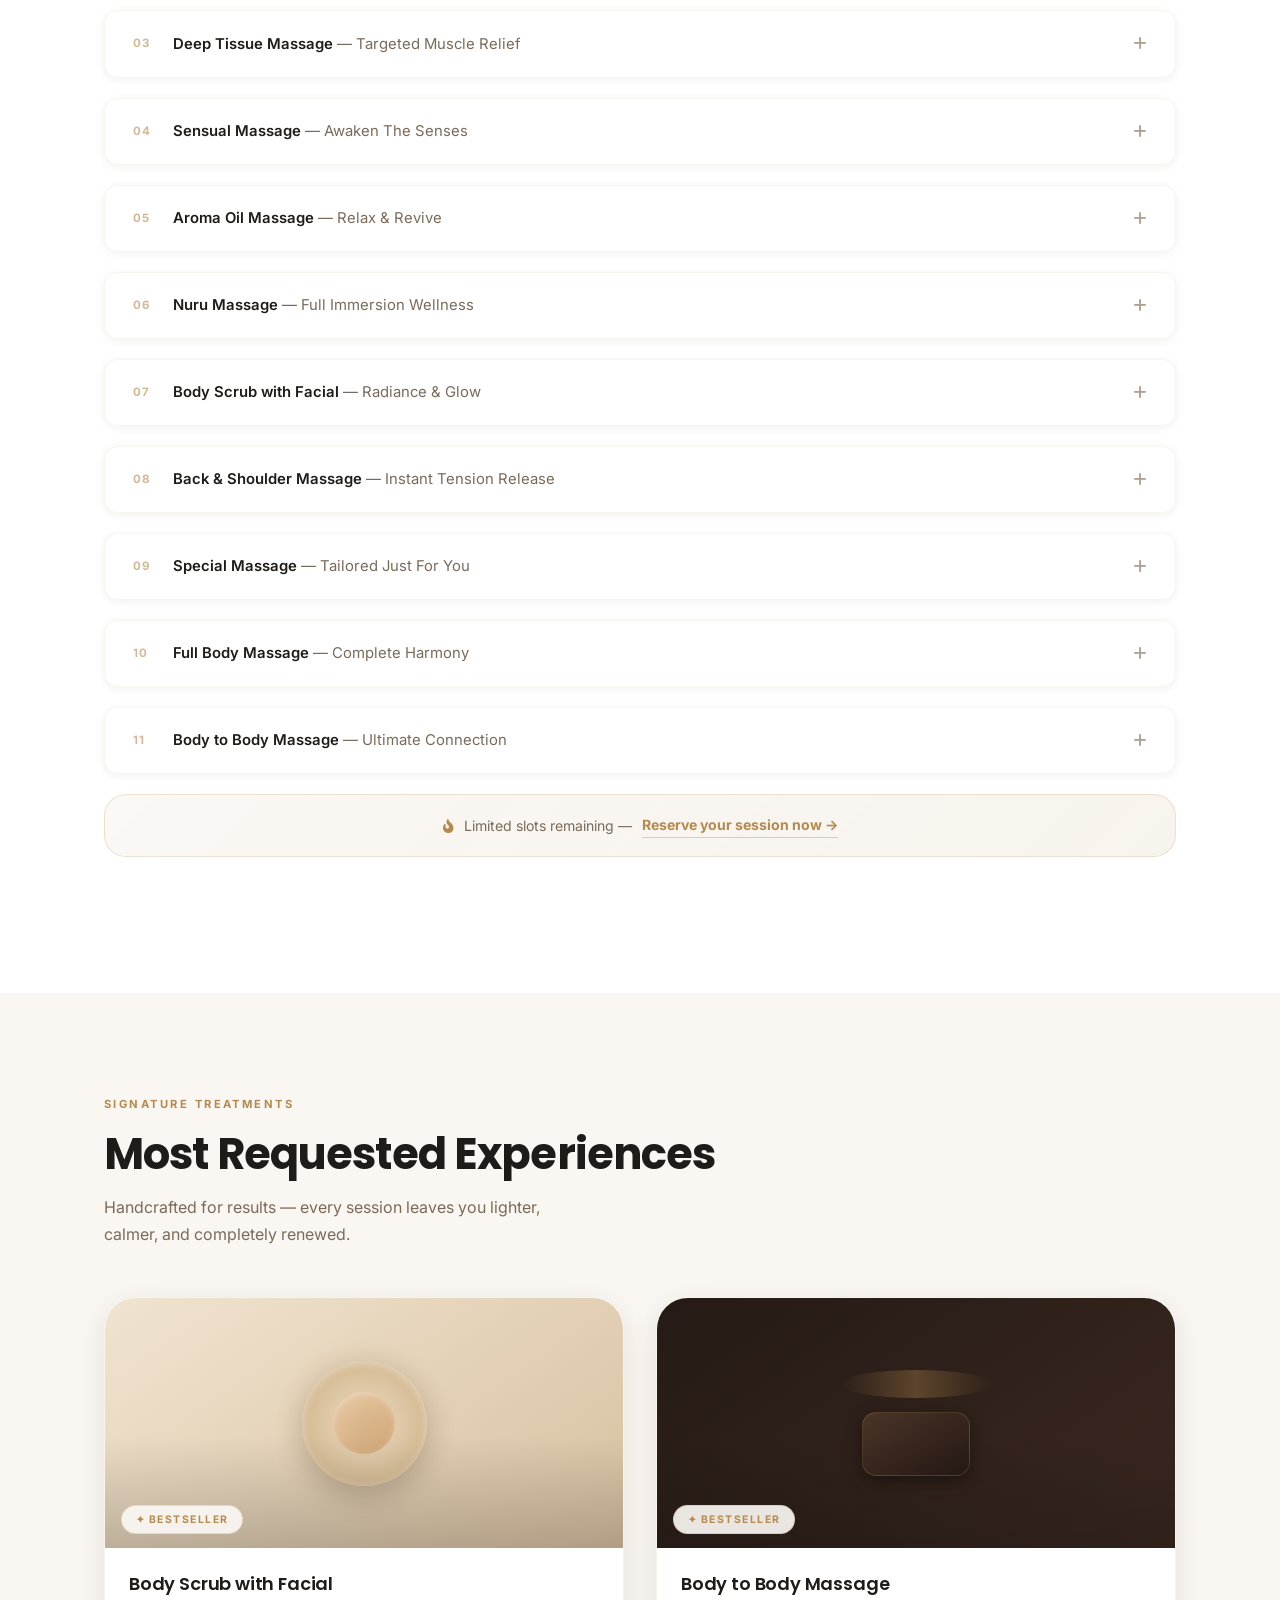
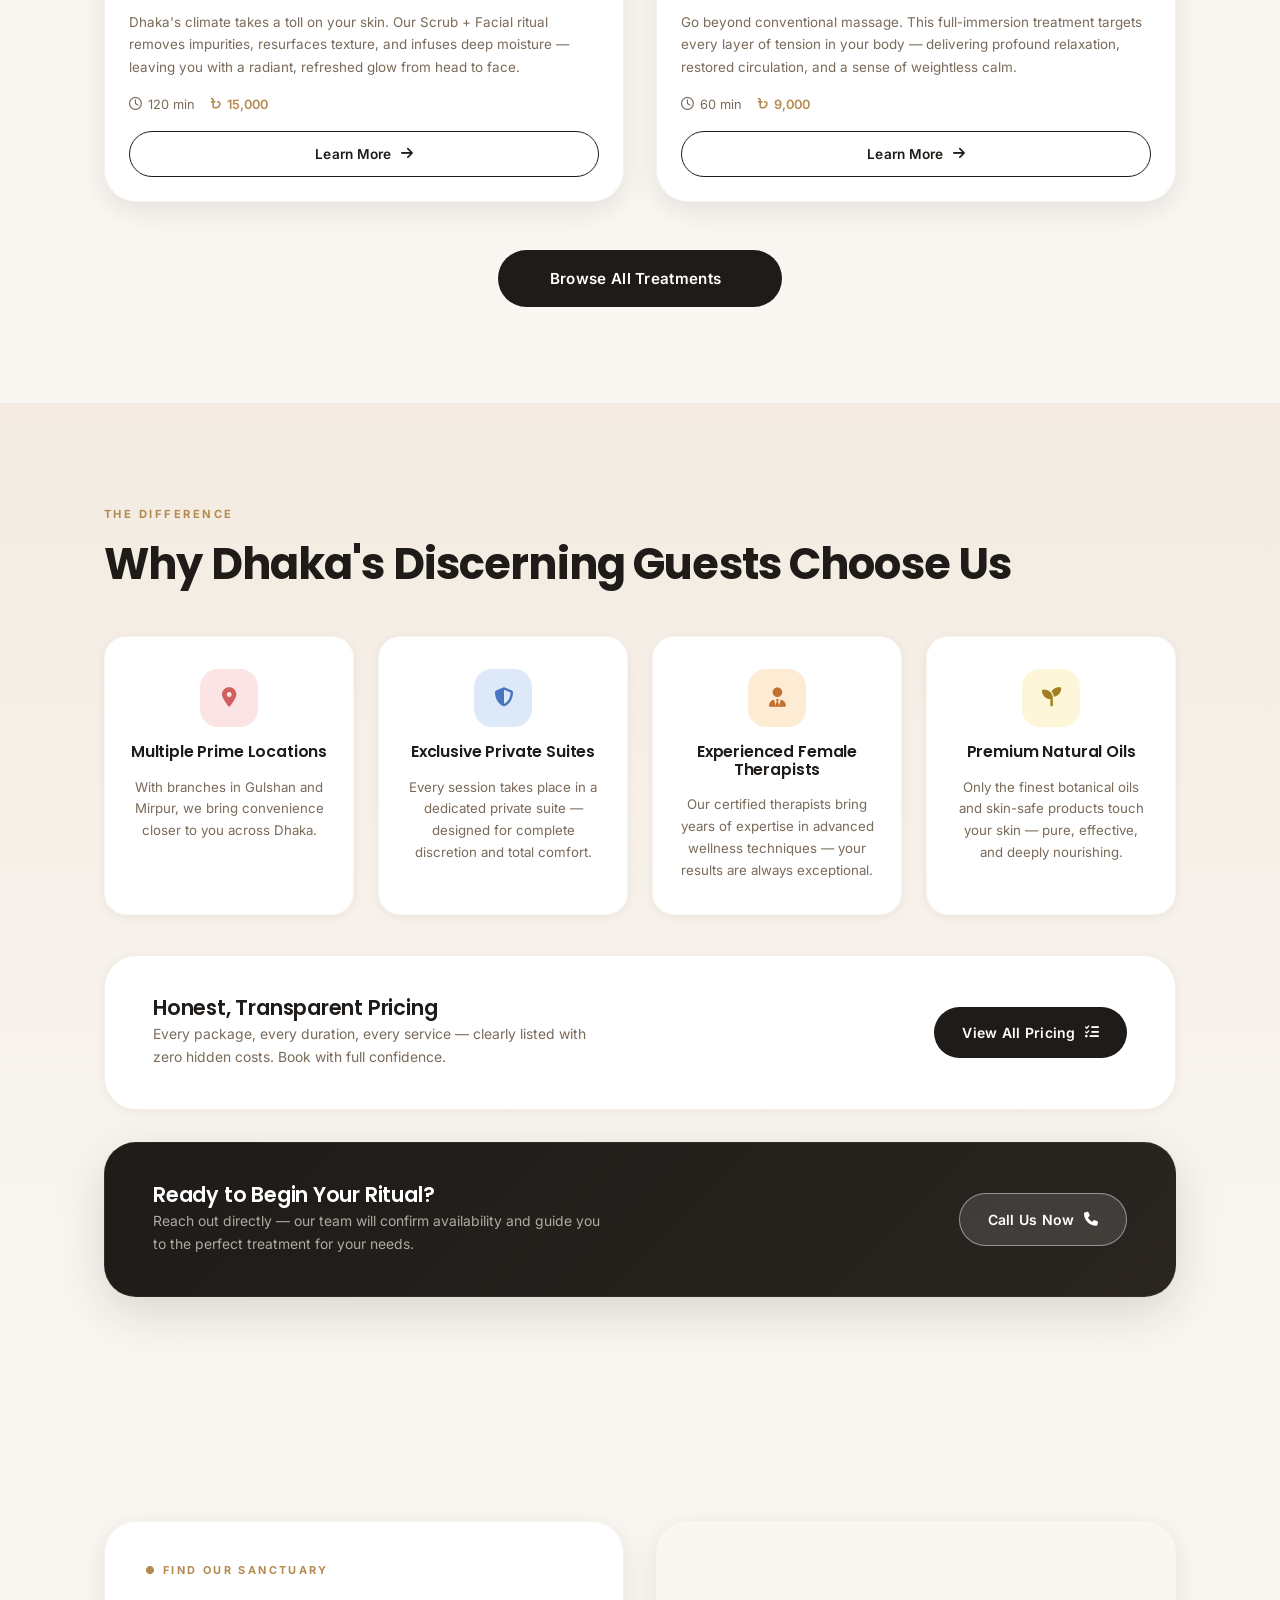
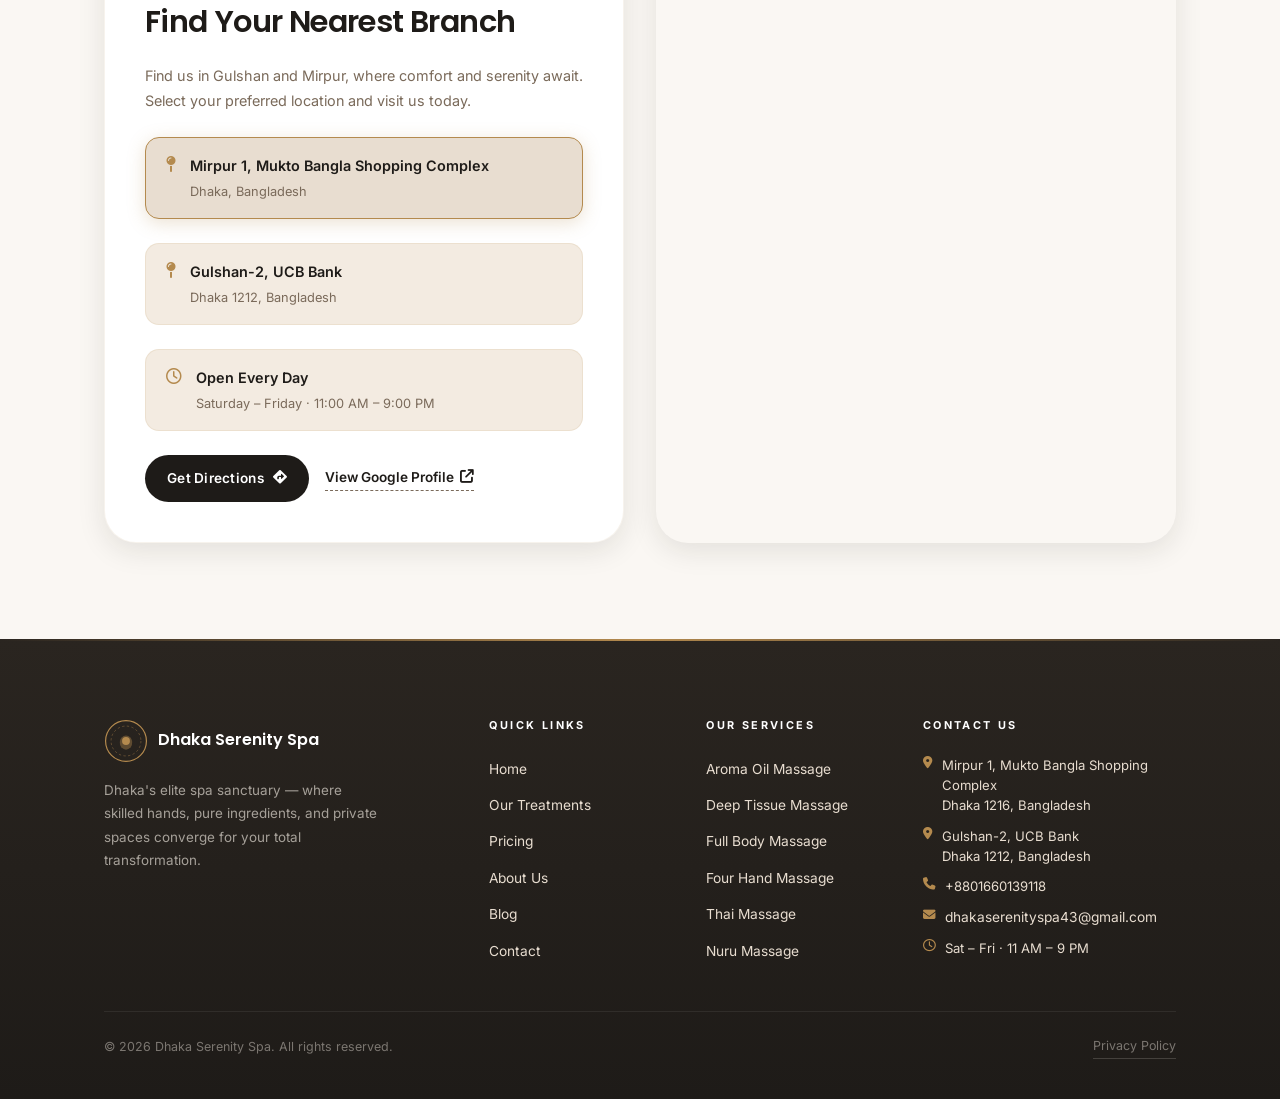
==== commit d447b7b2: "Update index.html" ====
--- a/index.html
+++ b/index.html
@@ -806,7 +806,7 @@
         <div class="chat-pill" id="chatPill" role="button" tabindex="0" aria-expanded="false" aria-label="Open contact options">
       <span class="chat-pill-text">Let's Talk</span>
       <div class="chat-pill-avatar">
-        <i class="fa-brands fa-whatsapp chat-avatar-icon"></i>
+       <i class="fa-solid fa-comment-dots chat-avatar-icon"></i>
       </div>
     </div>
  
--- a/styles.css
+++ b/styles.css
@@ -1982,25 +1982,6 @@
   display: flex; align-items: center; justify-content: center;
 }
 .chat-avatar-icon { font-size: 1.1rem; color: var(--color-white); }
-
-.chat-badge {
-  position: absolute;
-  top: -4px; right: -4px;
-  width: 18px; height: 18px;
-  border-radius: 50%;
-  background: #d03030;
-  color: var(--color-white);
-  font-family: var(--font-body);
-  font-size: 0.64rem;
-  font-weight: 700;
-  display: flex; align-items: center; justify-content: center;
-  border: 2px solid var(--color-white);
-  animation: badgePulse 2.2s ease-in-out infinite;
-}
-@keyframes badgePulse {
-  0%, 100% { transform: scale(1); }
-  50%       { transform: scale(1.25); }
-}
 
 .chat-close {
   display: none;
--- a/styles.css
+++ b/styles.css
@@ -1982,25 +1982,6 @@
   display: flex; align-items: center; justify-content: center;
 }
 .chat-avatar-icon { font-size: 1.1rem; color: var(--color-white); }
-
-.chat-badge {
-  position: absolute;
-  top: -4px; right: -4px;
-  width: 18px; height: 18px;
-  border-radius: 50%;
-  background: #d03030;
-  color: var(--color-white);
-  font-family: var(--font-body);
-  font-size: 0.64rem;
-  font-weight: 700;
-  display: flex; align-items: center; justify-content: center;
-  border: 2px solid var(--color-white);
-  animation: badgePulse 2.2s ease-in-out infinite;
-}
-@keyframes badgePulse {
-  0%, 100% { transform: scale(1); }
-  50%       { transform: scale(1.25); }
-}
 
 .chat-close {
   display: none;
